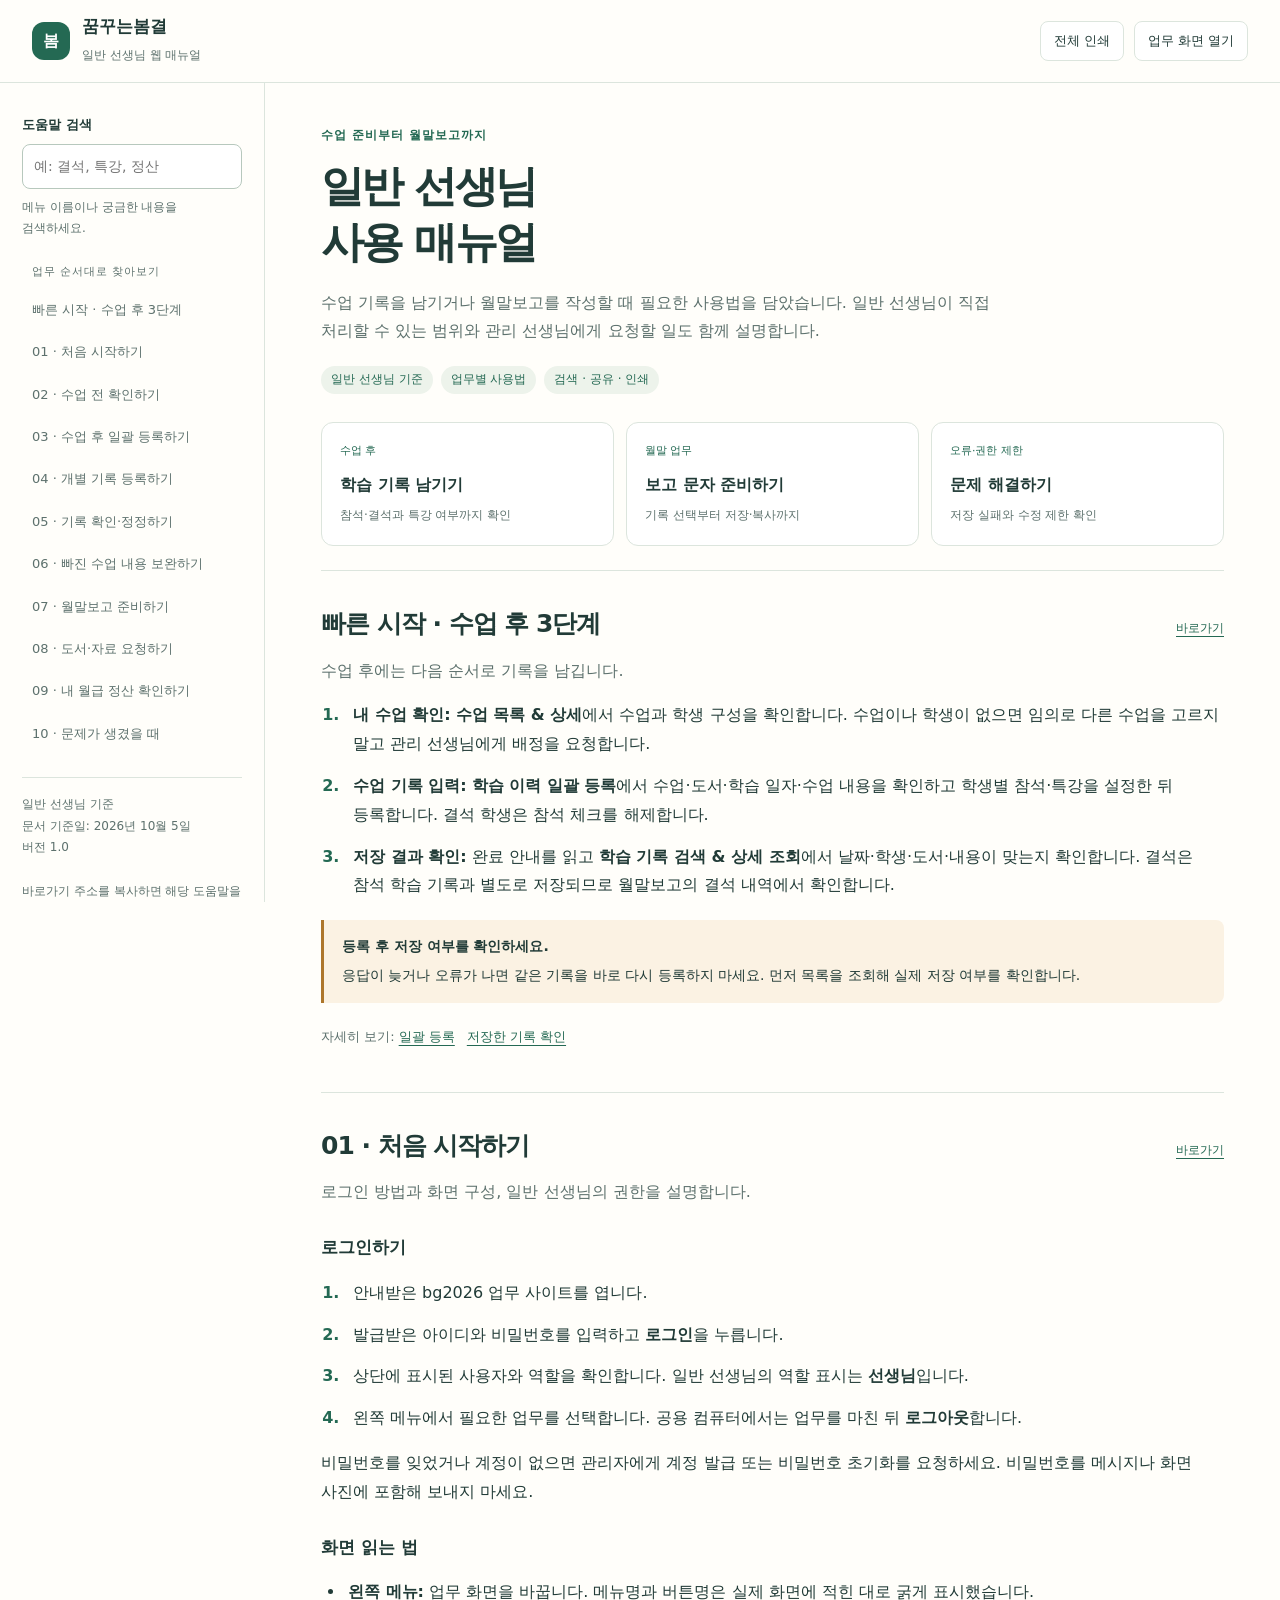
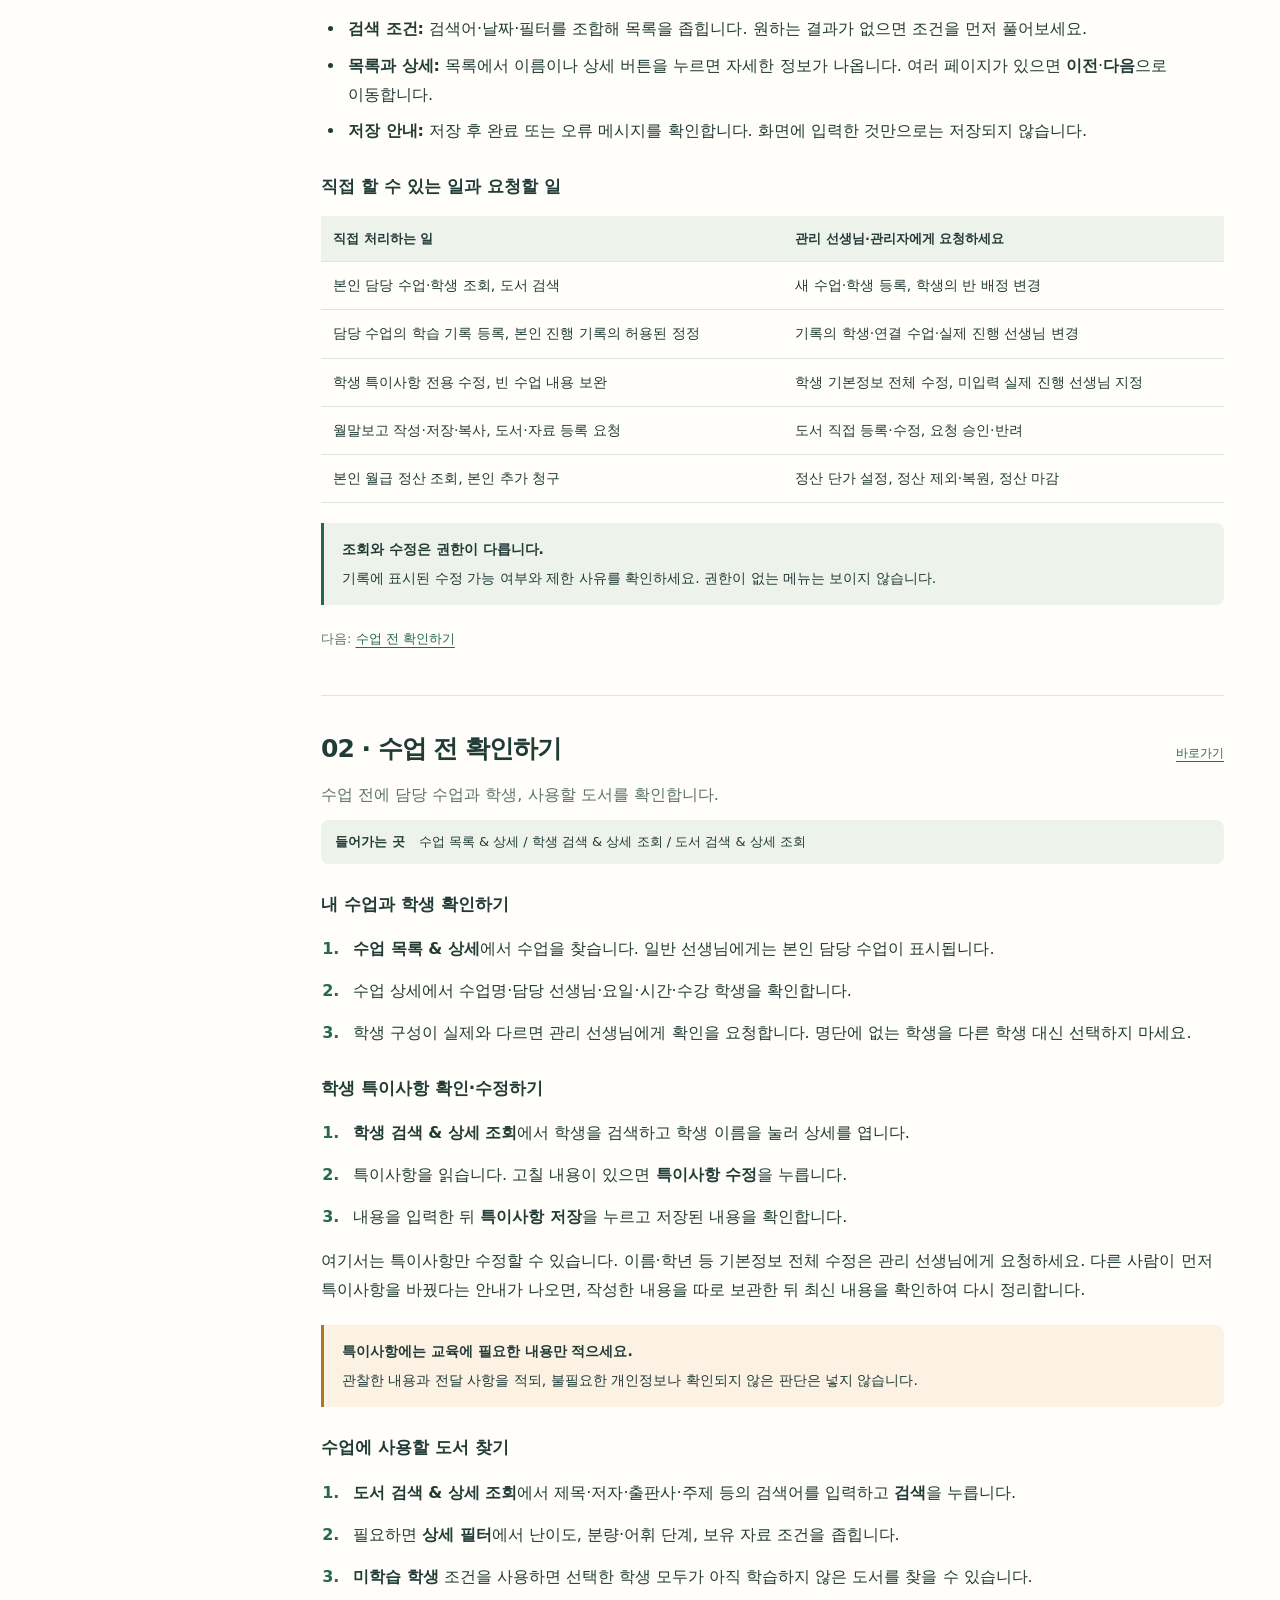
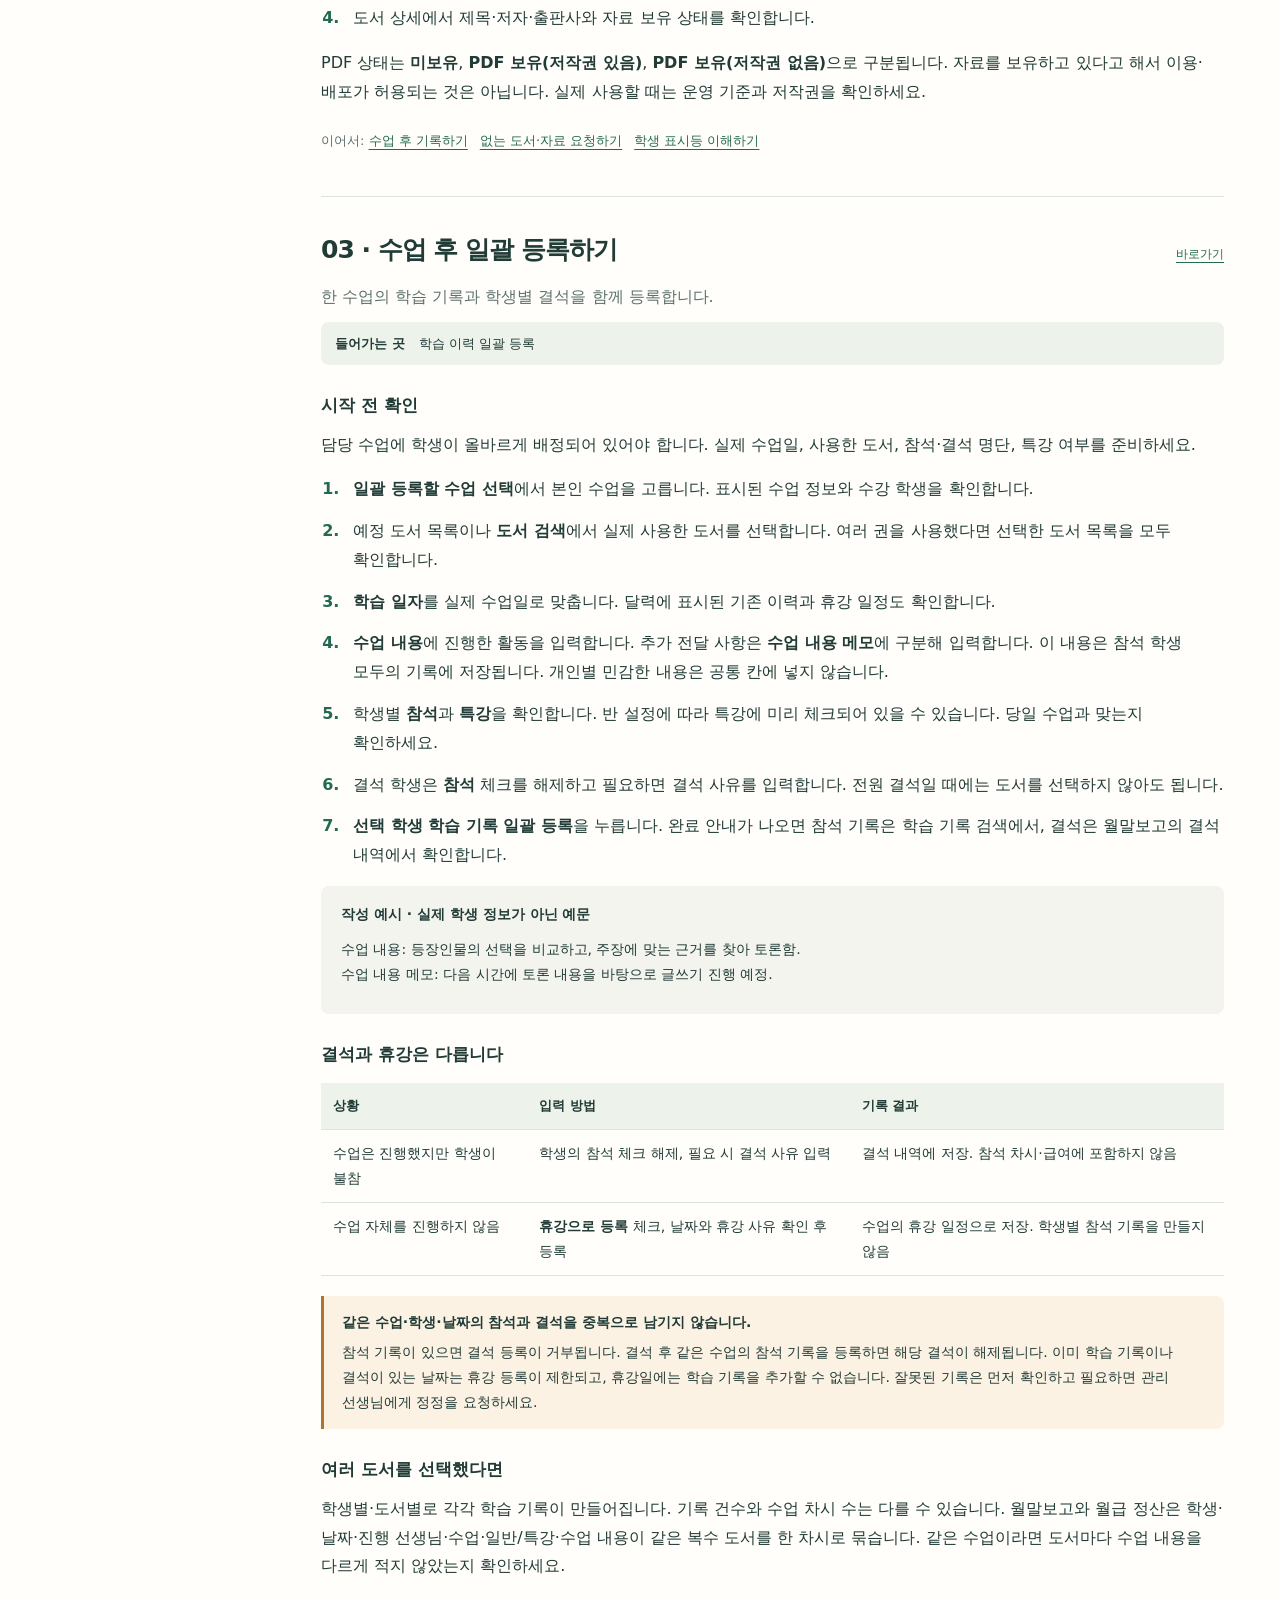
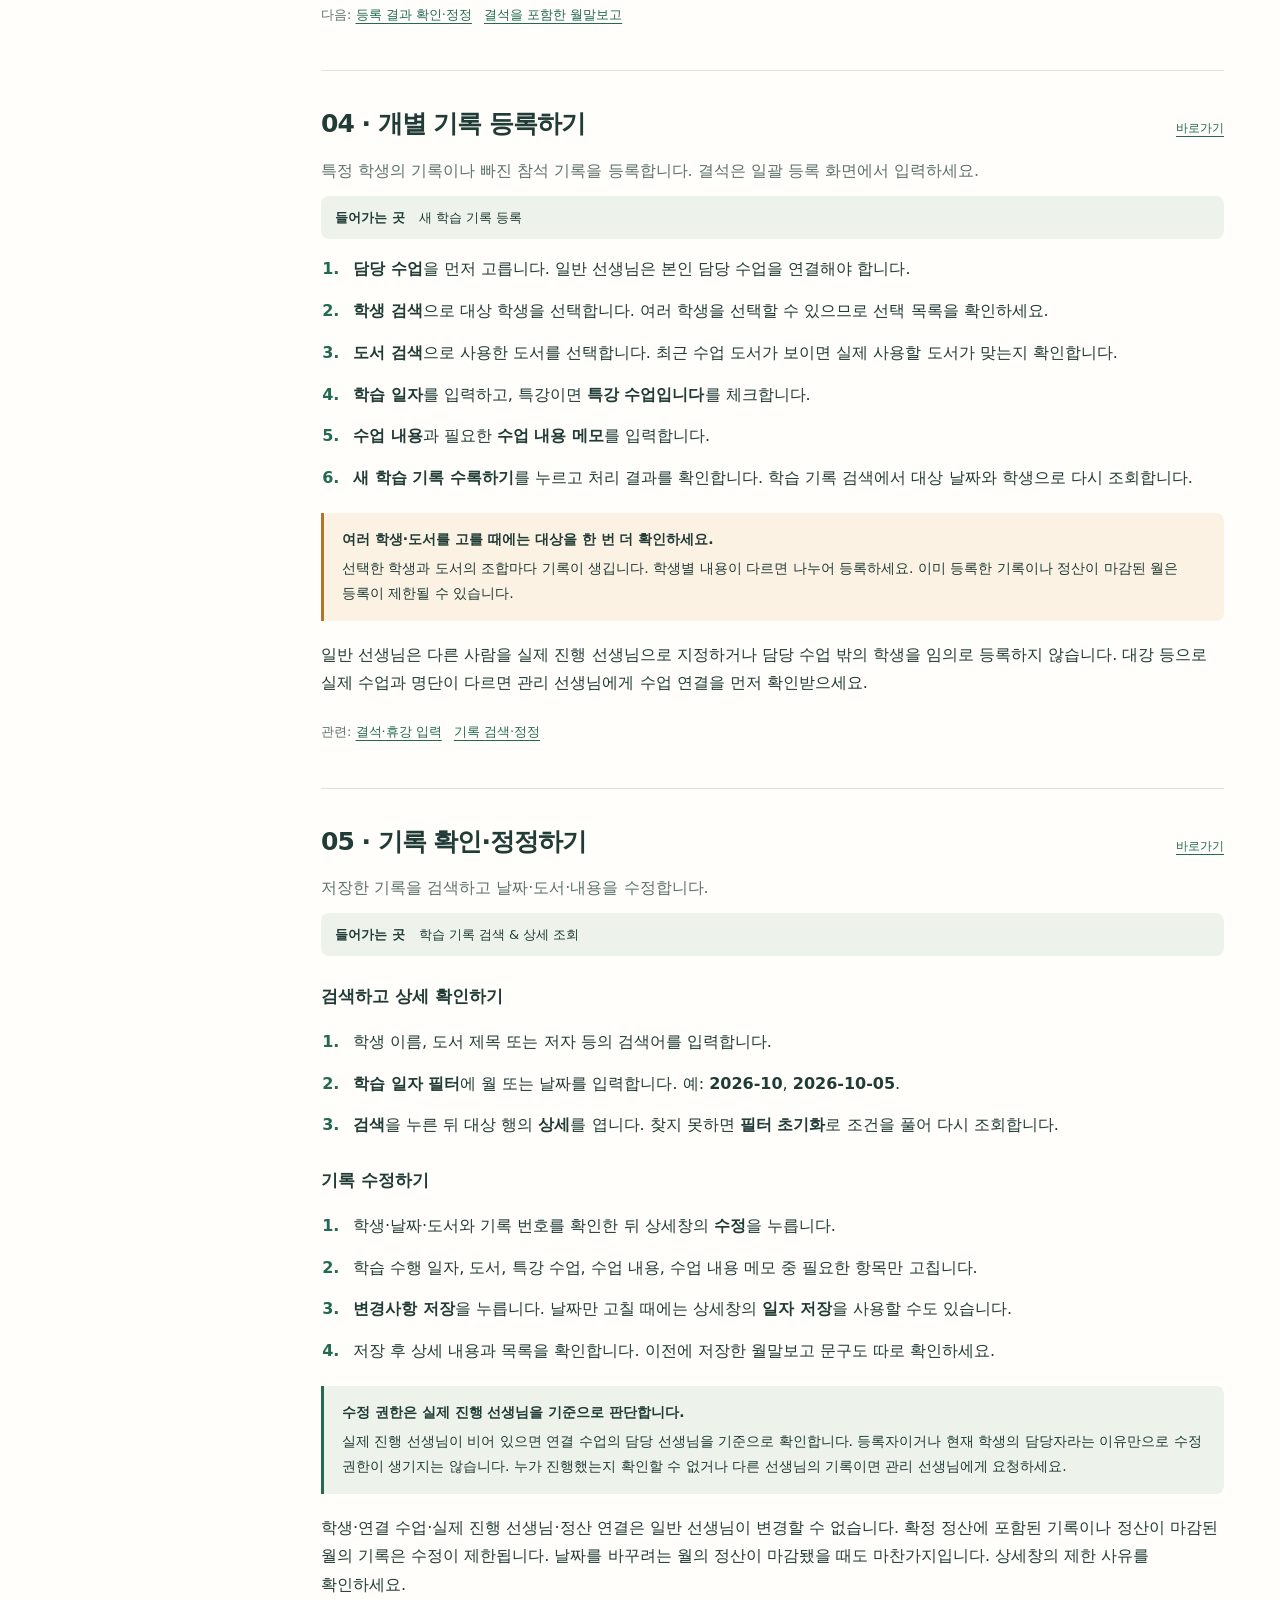
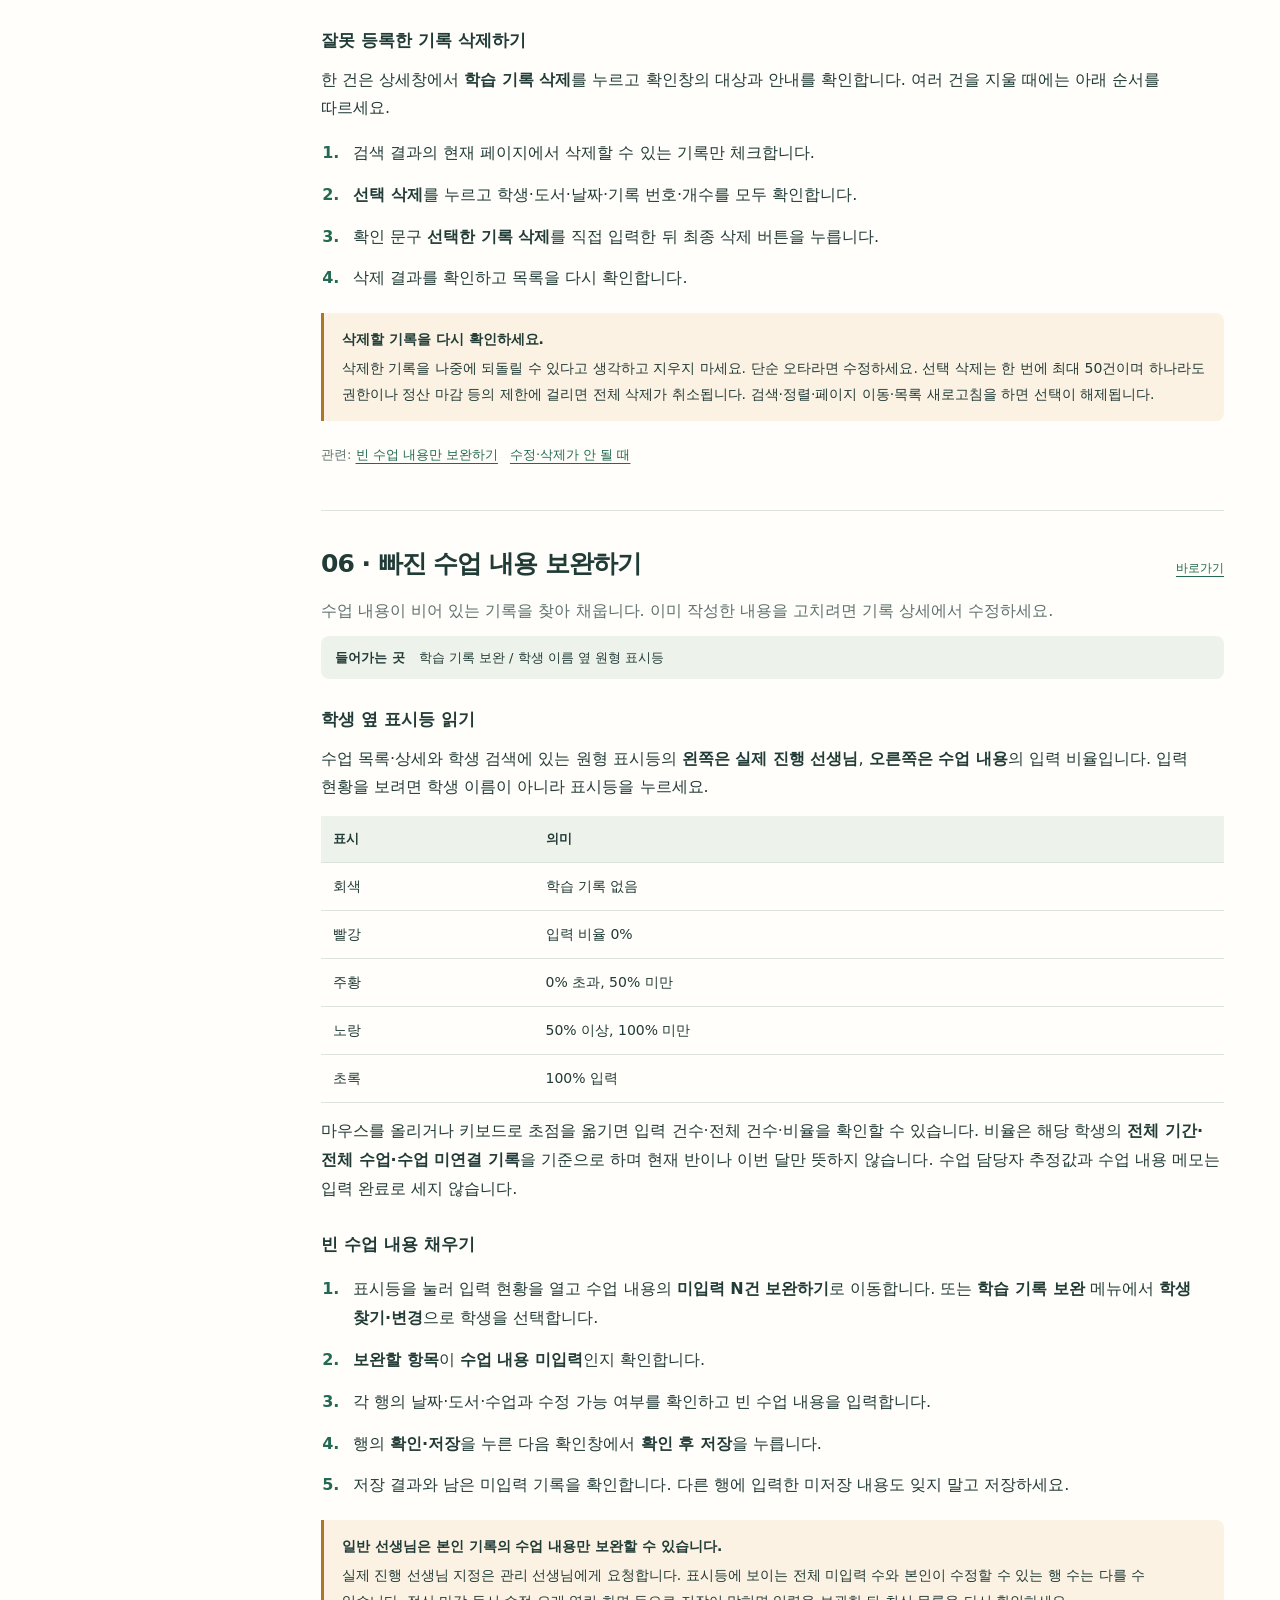
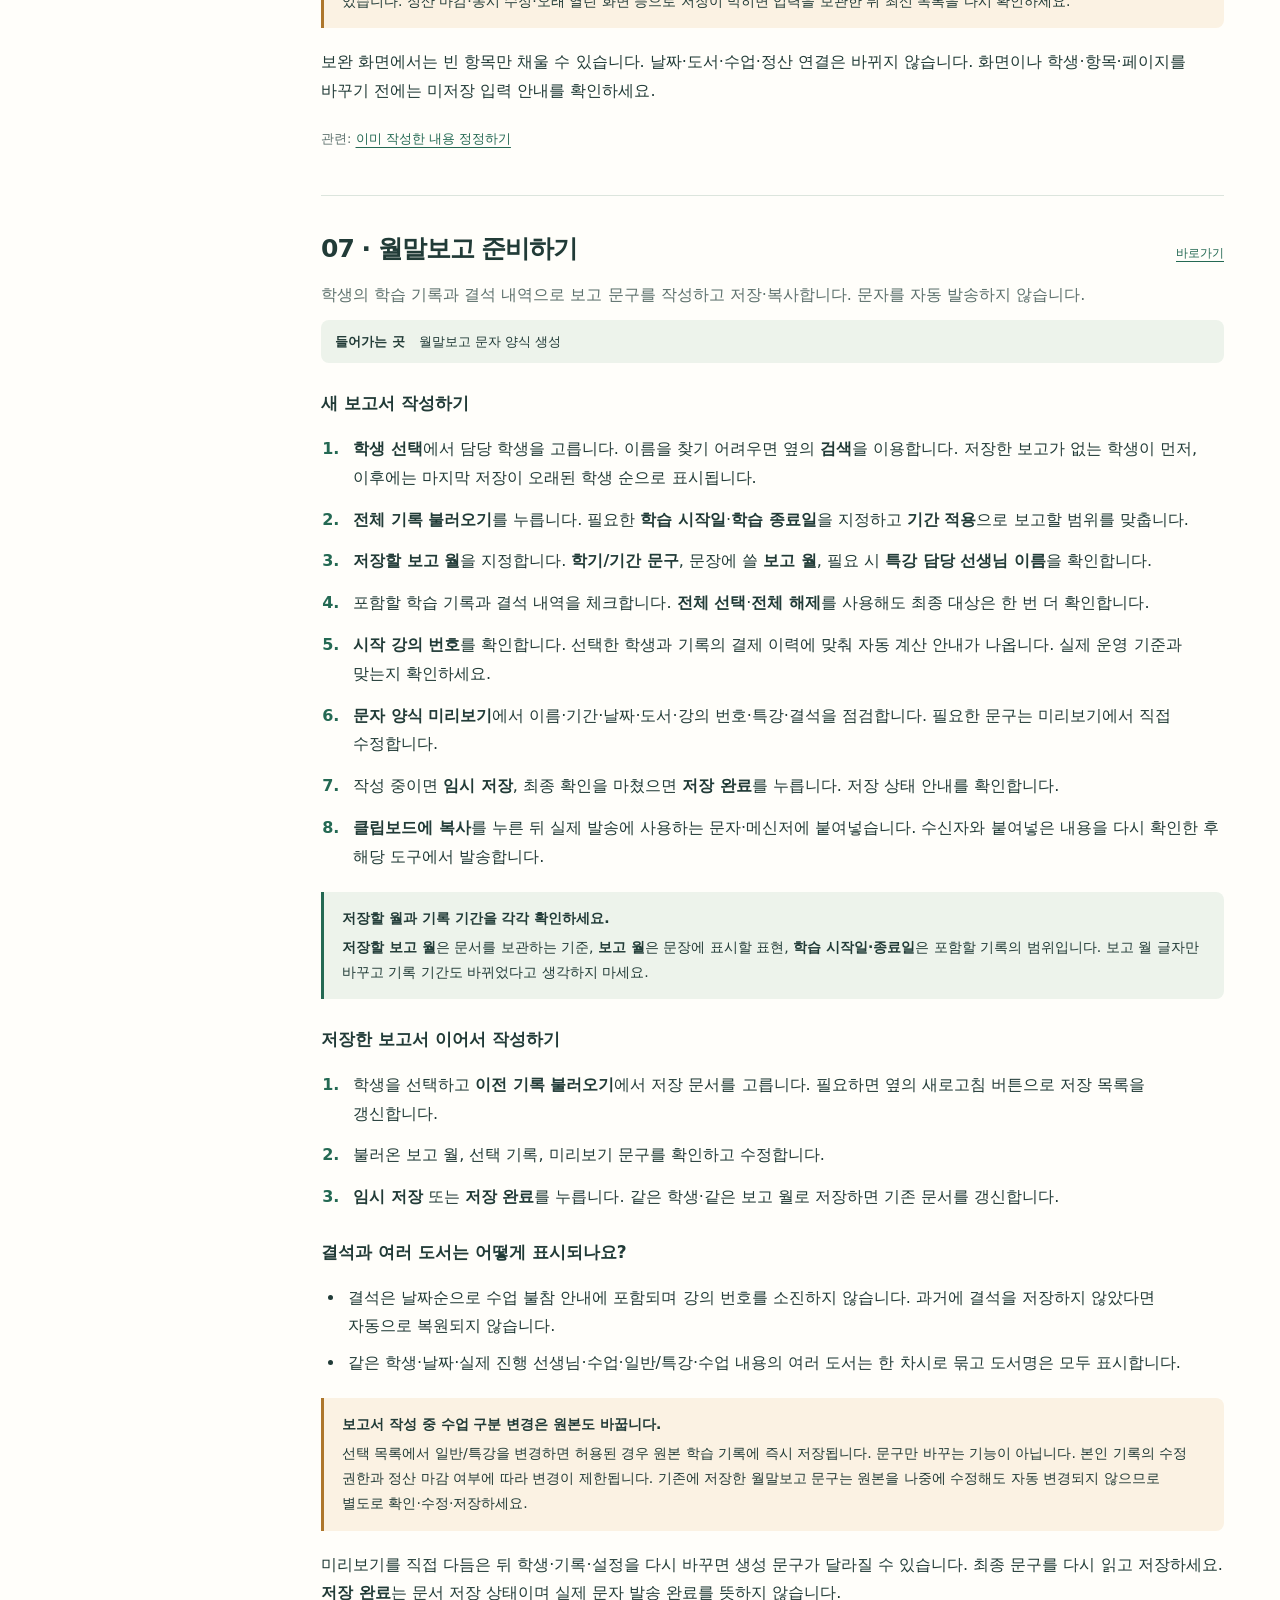
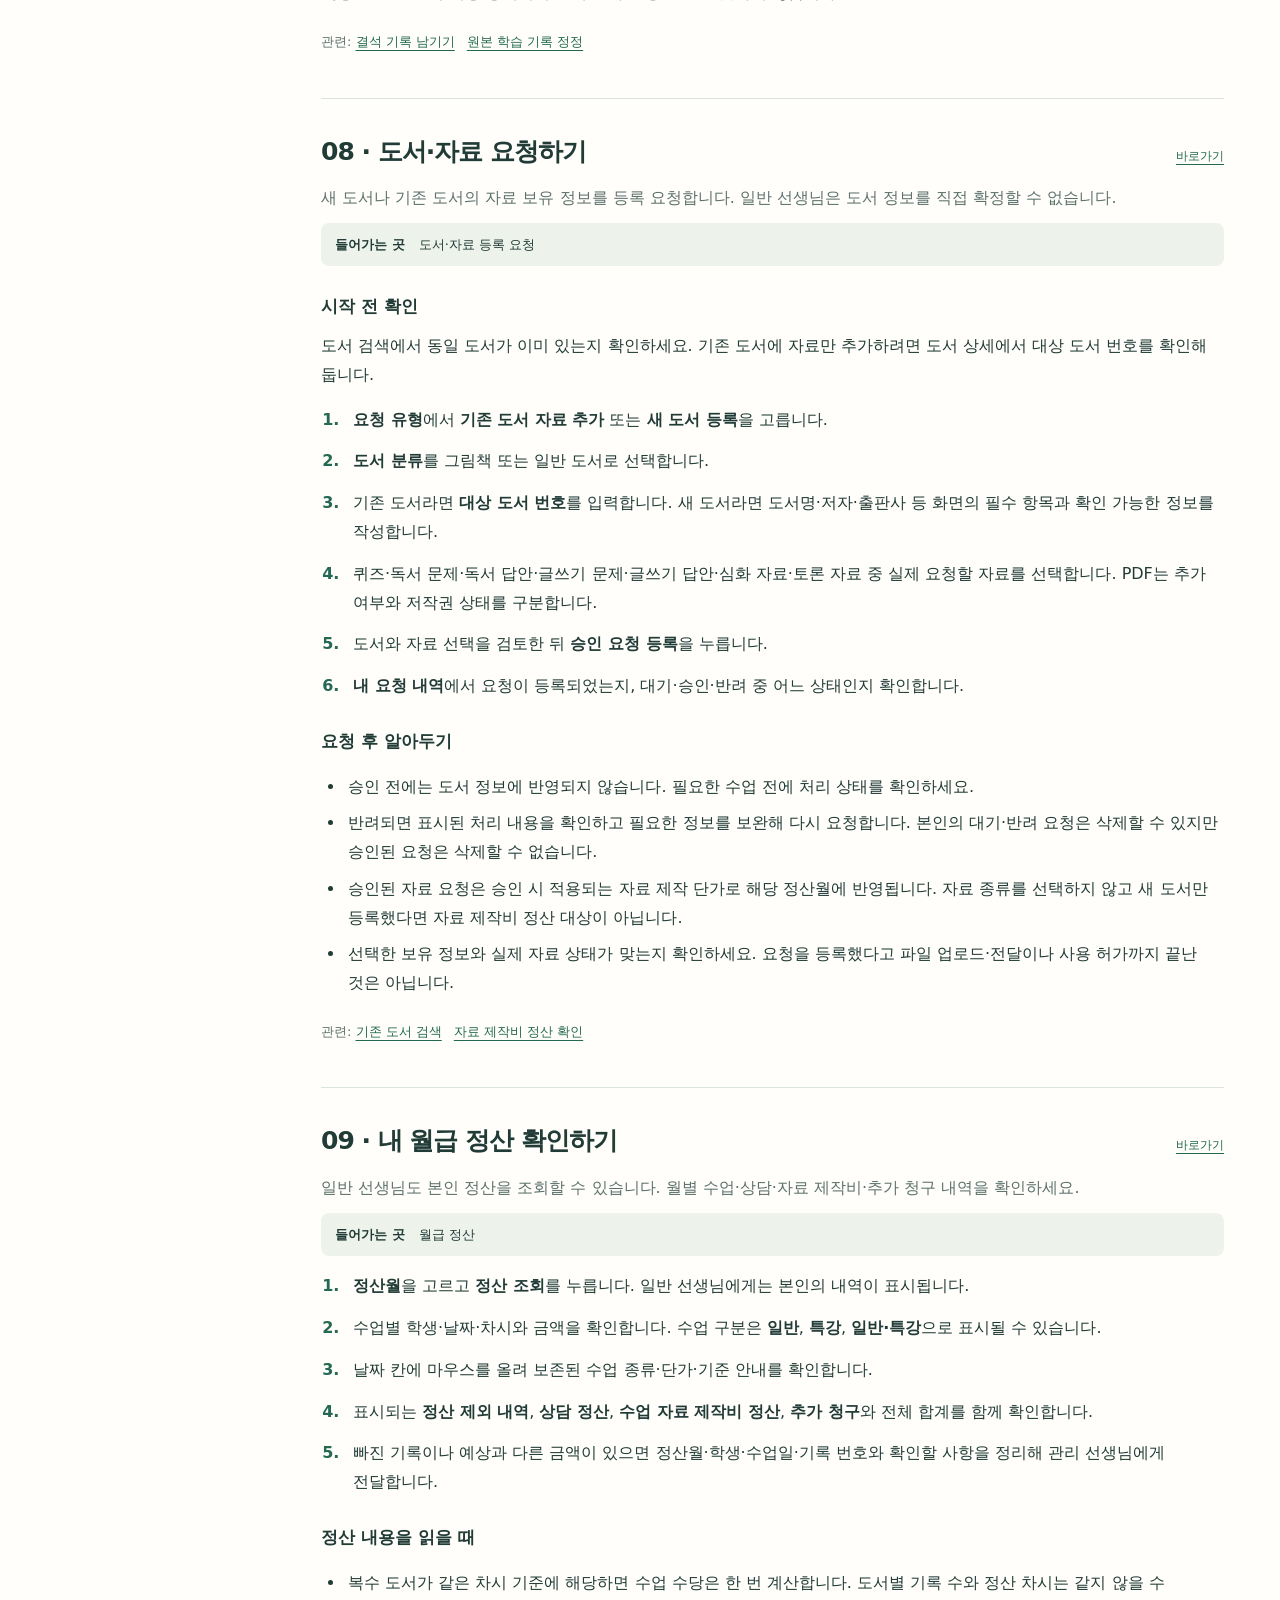
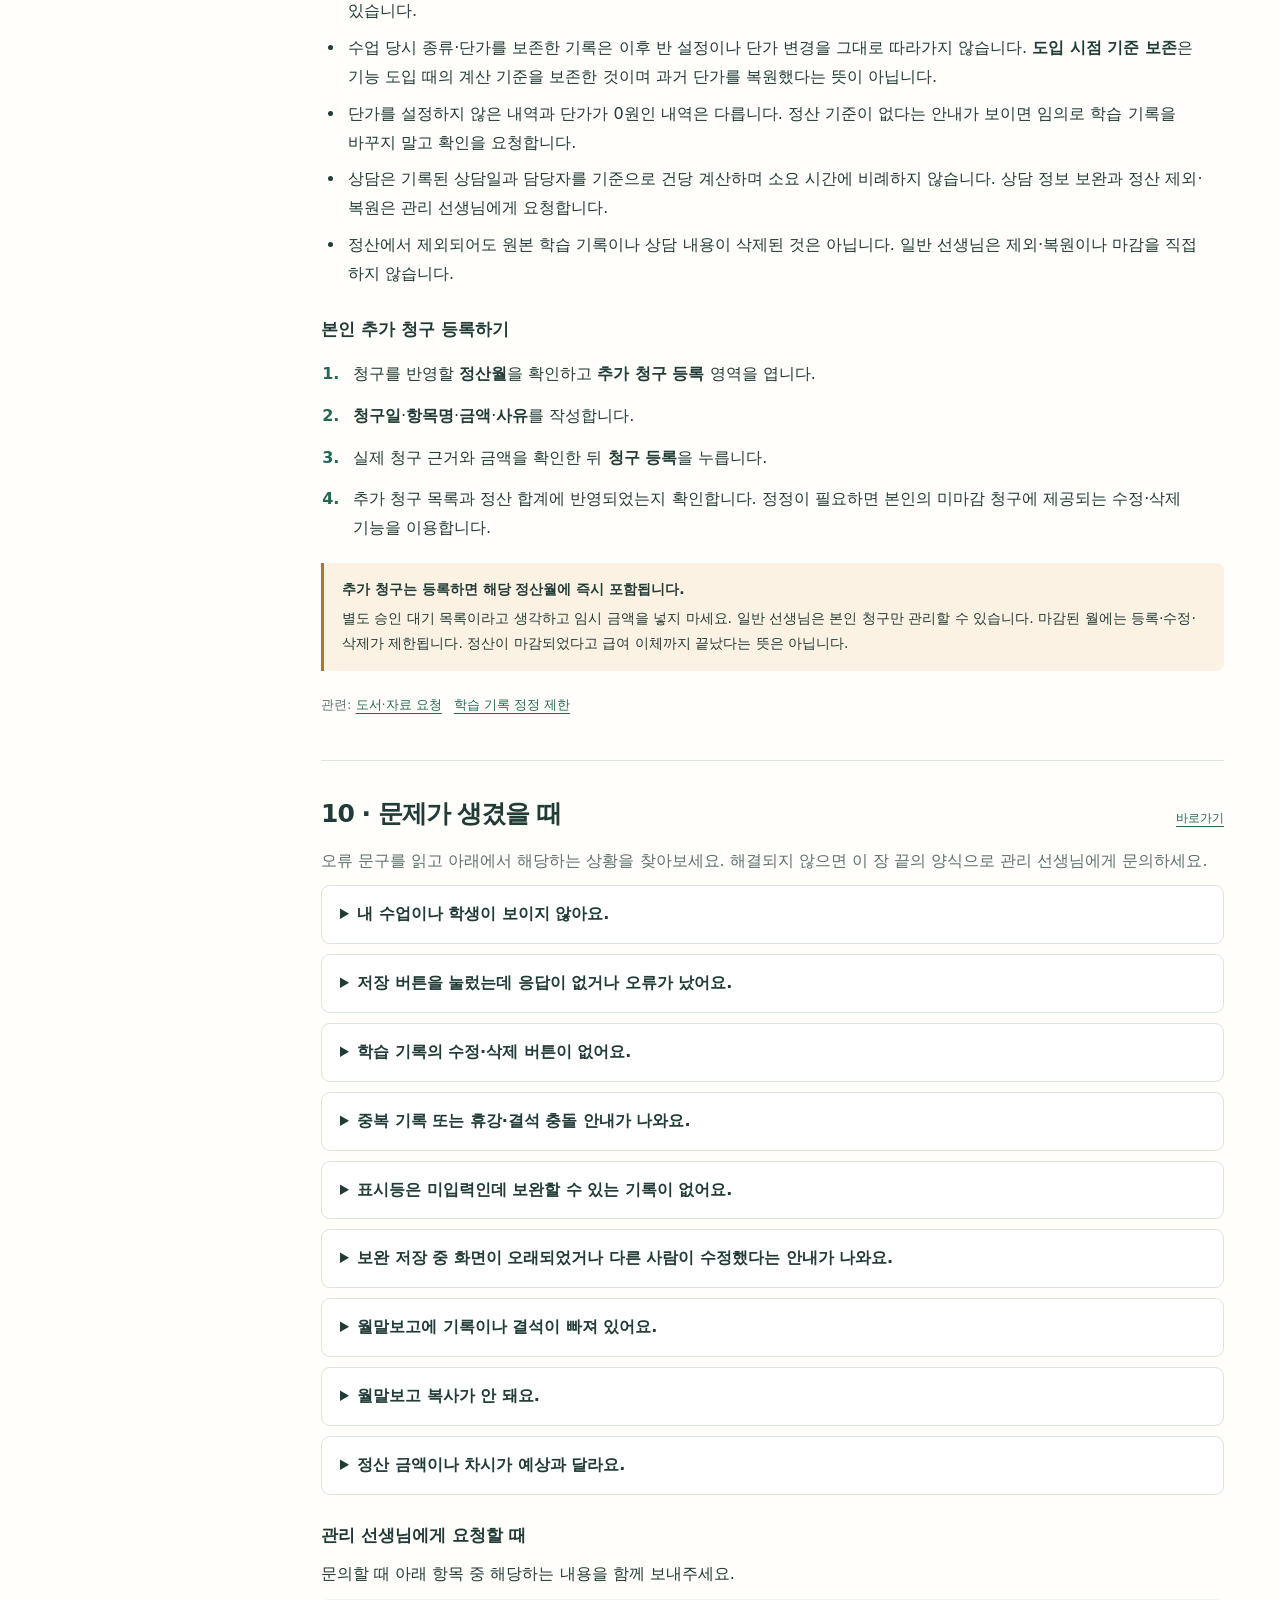
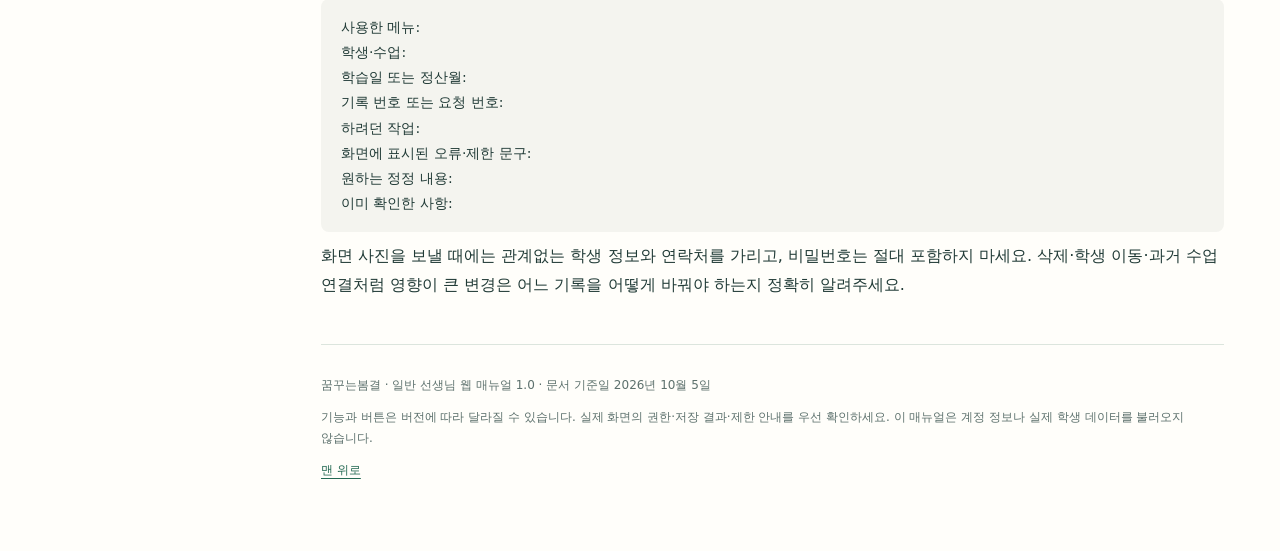
==== templates/teacher_manual.html @ 2b72e258 "feat: 일반 선생님 웹 매뉴얼 추가 및 문체 정리" ====
<!DOCTYPE html>
<html lang="ko">
<head>
    <meta charset="utf-8">
    <meta name="viewport" content="width=device-width, initial-scale=1">
    <meta name="description" content="꿈꾸는봄결 일반 선생님을 위한 웹 매뉴얼. 수업 준비, 학습 기록, 결석, 월말보고와 본인 정산 확인을 안내합니다.">
    <title>일반 선생님 웹 매뉴얼 | 꿈꾸는봄결</title>
    <link rel="stylesheet" href="/static/css/teacher_manual.css?v=20261005-1">
    <script defer src="/static/js/teacher_manual.js?v=20261005-1"></script>
</head>
<body>
<a class="skip-link" href="#manual-main">본문으로 건너뛰기</a>
<header class="manual-header">
    <a class="brand" href="#manual-home"><span class="brand-symbol" aria-hidden="true">봄</span><span><strong>꿈꾸는봄결</strong><small>일반 선생님 웹 매뉴얼</small></span></a>
    <div class="header-actions"><button type="button" id="manual-print" class="button js-only">전체 인쇄</button><a class="button" href="/" target="_blank" rel="noopener">업무 화면 열기</a></div>
</header>
<div class="manual-layout">
<aside class="manual-sidebar" aria-label="매뉴얼 검색과 목차">
    <div class="js-only"><label class="search-label" for="manual-search">도움말 검색</label><input class="search-input" id="manual-search" type="search" placeholder="예: 결석, 특강, 정산" autocomplete="off" aria-controls="manual-main"><p id="manual-search-status" class="search-state" role="status" aria-live="polite"></p><button type="button" id="manual-search-clear" class="button" hidden>검색 지우기</button></div>
    <p class="toc-title">업무 순서대로 찾아보기</p>
    <nav class="manual-toc" aria-label="매뉴얼 목차">
        <a href="#quick-start">빠른 시작 · 수업 후 3단계</a>
        <a href="#getting-started">01 · 처음 시작하기</a>
        <a href="#prepare">02 · 수업 전 확인하기</a>
        <a href="#batch-record">03 · 수업 후 일괄 등록하기</a>
        <a href="#individual-record">04 · 개별 기록 등록하기</a>
        <a href="#correct-record">05 · 기록 확인·정정하기</a>
        <a href="#complete-record">06 · 빠진 수업 내용 보완하기</a>
        <a href="#monthly-report">07 · 월말보고 준비하기</a>
        <a href="#material-request">08 · 도서·자료 요청하기</a>
        <a href="#payroll">09 · 내 월급 정산 확인하기</a>
        <a href="#troubleshooting">10 · 문제가 생겼을 때</a>
    </nav>
    <p class="sidebar-note">일반 선생님 기준<br>문서 기준일: 2026년 10월 5일<br>버전 1.0<br><br>바로가기 주소를 복사하면 해당 도움말을 공유할 수 있습니다. 개인정보와 실제 수업 기록은 싣지 않았습니다.</p>
</aside>
<main id="manual-main" class="manual-main" tabindex="-1">
    <div id="manual-home" class="hero">
        <p class="eyebrow">수업 준비부터 월말보고까지</p>
        <h1>일반 선생님<br>사용 매뉴얼</h1>
        <p class="hero-description">수업 기록을 남기거나 월말보고를 작성할 때 필요한 사용법을 담았습니다. 일반 선생님이 직접 처리할 수 있는 범위와 관리 선생님에게 요청할 일도 함께 설명합니다.</p>
        <div class="hero-meta"><span class="tag">일반 선생님 기준</span><span class="tag">업무별 사용법</span><span class="tag">검색 · 공유 · 인쇄</span></div>
        <div class="quick-grid">
            <a class="quick-card" href="#batch-record"><small>수업 후</small><strong>학습 기록 남기기</strong><span>참석·결석과 특강 여부까지 확인</span></a>
            <a class="quick-card" href="#monthly-report"><small>월말 업무</small><strong>보고 문자 준비하기</strong><span>기록 선택부터 저장·복사까지</span></a>
            <a class="quick-card" href="#troubleshooting"><small>오류·권한 제한</small><strong>문제 해결하기</strong><span>저장 실패와 수정 제한 확인</span></a>
        </div>
    </div>
    <noscript><p class="callout">현재 브라우저에서는 도움말 검색을 사용할 수 없습니다. 목차와 브라우저의 페이지 찾기 기능으로 모든 본문을 읽을 수 있습니다.</p></noscript>
    <div id="manual-empty" class="empty-state" hidden><h2>일치하는 도움말이 없습니다.</h2><p>짧은 단어로 다시 찾아보세요. 예: 결석, 도서, 저장, 정산. 여러 단어를 입력하면 모든 단어가 있는 도움말만 표시합니다.</p></div>

    <section id="quick-start" class="manual-chapter" aria-labelledby="title-quick-start">
        <div class="chapter-heading"><h2 id="title-quick-start">빠른 시작 · 수업 후 3단계</h2><a class="permalink" href="#quick-start" aria-label="빠른 시작 바로가기">바로가기</a></div>
        <p class="chapter-purpose">수업 후에는 다음 순서로 기록을 남깁니다.</p>
        <ol class="steps">
            <li><strong>내 수업 확인:</strong> <b>수업 목록 &amp; 상세</b>에서 수업과 학생 구성을 확인합니다. 수업이나 학생이 없으면 임의로 다른 수업을 고르지 말고 관리 선생님에게 배정을 요청합니다.</li>
            <li><strong>수업 기록 입력:</strong> <b>학습 이력 일괄 등록</b>에서 수업·도서·학습 일자·수업 내용을 확인하고 학생별 참석·특강을 설정한 뒤 등록합니다. 결석 학생은 참석 체크를 해제합니다.</li>
            <li><strong>저장 결과 확인:</strong> 완료 안내를 읽고 <b>학습 기록 검색 &amp; 상세 조회</b>에서 날짜·학생·도서·내용이 맞는지 확인합니다. 결석은 참석 학습 기록과 별도로 저장되므로 월말보고의 결석 내역에서 확인합니다.</li>
        </ol>
        <div class="callout warning"><strong>등록 후 저장 여부를 확인하세요.</strong>응답이 늦거나 오류가 나면 같은 기록을 바로 다시 등록하지 마세요. 먼저 목록을 조회해 실제 저장 여부를 확인합니다.</div>
        <p class="related">자세히 보기: <a href="#batch-record">일괄 등록</a><a href="#correct-record">저장한 기록 확인</a></p>
    </section>

    <section id="getting-started" class="manual-chapter" aria-labelledby="title-getting-started">
        <div class="chapter-heading"><h2 id="title-getting-started">01 · 처음 시작하기</h2><a class="permalink" href="#getting-started" aria-label="처음 시작하기 바로가기">바로가기</a></div>
        <p class="chapter-purpose">로그인 방법과 화면 구성, 일반 선생님의 권한을 설명합니다.</p>
        <h3>로그인하기</h3>
        <ol class="steps"><li>안내받은 bg2026 업무 사이트를 엽니다.</li><li>발급받은 아이디와 비밀번호를 입력하고 <b>로그인</b>을 누릅니다.</li><li>상단에 표시된 사용자와 역할을 확인합니다. 일반 선생님의 역할 표시는 <b>선생님</b>입니다.</li><li>왼쪽 메뉴에서 필요한 업무를 선택합니다. 공용 컴퓨터에서는 업무를 마친 뒤 <b>로그아웃</b>합니다.</li></ol>
        <p>비밀번호를 잊었거나 계정이 없으면 관리자에게 계정 발급 또는 비밀번호 초기화를 요청하세요. 비밀번호를 메시지나 화면 사진에 포함해 보내지 마세요.</p>
        <h3>화면 읽는 법</h3>
        <ul><li><strong>왼쪽 메뉴:</strong> 업무 화면을 바꿉니다. 메뉴명과 버튼명은 실제 화면에 적힌 대로 굵게 표시했습니다.</li><li><strong>검색 조건:</strong> 검색어·날짜·필터를 조합해 목록을 좁힙니다. 원하는 결과가 없으면 조건을 먼저 풀어보세요.</li><li><strong>목록과 상세:</strong> 목록에서 이름이나 상세 버튼을 누르면 자세한 정보가 나옵니다. 여러 페이지가 있으면 <b>이전</b>·<b>다음</b>으로 이동합니다.</li><li><strong>저장 안내:</strong> 저장 후 완료 또는 오류 메시지를 확인합니다. 화면에 입력한 것만으로는 저장되지 않습니다.</li></ul>
        <h3>직접 할 수 있는 일과 요청할 일</h3>
        <div class="table-wrap"><table><thead><tr><th scope="col">직접 처리하는 일</th><th scope="col">관리 선생님·관리자에게 요청하세요</th></tr></thead><tbody>
            <tr><td>본인 담당 수업·학생 조회, 도서 검색</td><td>새 수업·학생 등록, 학생의 반 배정 변경</td></tr>
            <tr><td>담당 수업의 학습 기록 등록, 본인 진행 기록의 허용된 정정</td><td>기록의 학생·연결 수업·실제 진행 선생님 변경</td></tr>
            <tr><td>학생 특이사항 전용 수정, 빈 수업 내용 보완</td><td>학생 기본정보 전체 수정, 미입력 실제 진행 선생님 지정</td></tr>
            <tr><td>월말보고 작성·저장·복사, 도서·자료 등록 요청</td><td>도서 직접 등록·수정, 요청 승인·반려</td></tr>
            <tr><td>본인 월급 정산 조회, 본인 추가 청구</td><td>정산 단가 설정, 정산 제외·복원, 정산 마감</td></tr>
        </tbody></table></div>
        <div class="callout"><strong>조회와 수정은 권한이 다릅니다.</strong>기록에 표시된 수정 가능 여부와 제한 사유를 확인하세요. 권한이 없는 메뉴는 보이지 않습니다.</div>
        <p class="related">다음: <a href="#prepare">수업 전 확인하기</a></p>
    </section>

    <section id="prepare" class="manual-chapter" aria-labelledby="title-prepare">
        <div class="chapter-heading"><h2 id="title-prepare">02 · 수업 전 확인하기</h2><a class="permalink" href="#prepare" aria-label="수업 전 확인하기 바로가기">바로가기</a></div>
        <p class="chapter-purpose">수업 전에 담당 수업과 학생, 사용할 도서를 확인합니다.</p>
        <p class="menu-path"><strong>들어가는 곳</strong> 수업 목록 &amp; 상세 / 학생 검색 &amp; 상세 조회 / 도서 검색 &amp; 상세 조회</p>
        <h3>내 수업과 학생 확인하기</h3>
        <ol class="steps"><li><b>수업 목록 &amp; 상세</b>에서 수업을 찾습니다. 일반 선생님에게는 본인 담당 수업이 표시됩니다.</li><li>수업 상세에서 수업명·담당 선생님·요일·시간·수강 학생을 확인합니다.</li><li>학생 구성이 실제와 다르면 관리 선생님에게 확인을 요청합니다. 명단에 없는 학생을 다른 학생 대신 선택하지 마세요.</li></ol>
        <h3>학생 특이사항 확인·수정하기</h3>
        <ol class="steps"><li><b>학생 검색 &amp; 상세 조회</b>에서 학생을 검색하고 학생 이름을 눌러 상세를 엽니다.</li><li>특이사항을 읽습니다. 고칠 내용이 있으면 <b>특이사항 수정</b>을 누릅니다.</li><li>내용을 입력한 뒤 <b>특이사항 저장</b>을 누르고 저장된 내용을 확인합니다.</li></ol>
        <p>여기서는 특이사항만 수정할 수 있습니다. 이름·학년 등 기본정보 전체 수정은 관리 선생님에게 요청하세요. 다른 사람이 먼저 특이사항을 바꿨다는 안내가 나오면, 작성한 내용을 따로 보관한 뒤 최신 내용을 확인하여 다시 정리합니다.</p>
        <div class="callout warning"><strong>특이사항에는 교육에 필요한 내용만 적으세요.</strong>관찰한 내용과 전달 사항을 적되, 불필요한 개인정보나 확인되지 않은 판단은 넣지 않습니다.</div>
        <h3>수업에 사용할 도서 찾기</h3>
        <ol class="steps"><li><b>도서 검색 &amp; 상세 조회</b>에서 제목·저자·출판사·주제 등의 검색어를 입력하고 <b>검색</b>을 누릅니다.</li><li>필요하면 <b>상세 필터</b>에서 난이도, 분량·어휘 단계, 보유 자료 조건을 좁힙니다.</li><li><b>미학습 학생</b> 조건을 사용하면 선택한 학생 모두가 아직 학습하지 않은 도서를 찾을 수 있습니다.</li><li>도서 상세에서 제목·저자·출판사와 자료 보유 상태를 확인합니다.</li></ol>
        <p>PDF 상태는 <b>미보유</b>, <b>PDF 보유(저작권 있음)</b>, <b>PDF 보유(저작권 없음)</b>으로 구분됩니다. 자료를 보유하고 있다고 해서 이용·배포가 허용되는 것은 아닙니다. 실제 사용할 때는 운영 기준과 저작권을 확인하세요.</p>
        <p class="related">이어서: <a href="#batch-record">수업 후 기록하기</a><a href="#material-request">없는 도서·자료 요청하기</a><a href="#complete-record">학생 표시등 이해하기</a></p>
    </section>

    <section id="batch-record" class="manual-chapter" aria-labelledby="title-batch-record">
        <div class="chapter-heading"><h2 id="title-batch-record">03 · 수업 후 일괄 등록하기</h2><a class="permalink" href="#batch-record" aria-label="일괄 등록 바로가기">바로가기</a></div>
        <p class="chapter-purpose">한 수업의 학습 기록과 학생별 결석을 함께 등록합니다.</p>
        <p class="menu-path"><strong>들어가는 곳</strong> 학습 이력 일괄 등록</p>
        <h3>시작 전 확인</h3><p>담당 수업에 학생이 올바르게 배정되어 있어야 합니다. 실제 수업일, 사용한 도서, 참석·결석 명단, 특강 여부를 준비하세요.</p>
        <ol class="steps">
            <li><b>일괄 등록할 수업 선택</b>에서 본인 수업을 고릅니다. 표시된 수업 정보와 수강 학생을 확인합니다.</li>
            <li>예정 도서 목록이나 <b>도서 검색</b>에서 실제 사용한 도서를 선택합니다. 여러 권을 사용했다면 선택한 도서 목록을 모두 확인합니다.</li>
            <li><b>학습 일자</b>를 실제 수업일로 맞춥니다. 달력에 표시된 기존 이력과 휴강 일정도 확인합니다.</li>
            <li><b>수업 내용</b>에 진행한 활동을 입력합니다. 추가 전달 사항은 <b>수업 내용 메모</b>에 구분해 입력합니다. 이 내용은 참석 학생 모두의 기록에 저장됩니다. 개인별 민감한 내용은 공통 칸에 넣지 않습니다.</li>
            <li>학생별 <b>참석</b>과 <b>특강</b>을 확인합니다. 반 설정에 따라 특강에 미리 체크되어 있을 수 있습니다. 당일 수업과 맞는지 확인하세요.</li>
            <li>결석 학생은 <b>참석</b> 체크를 해제하고 필요하면 결석 사유를 입력합니다. 전원 결석일 때에는 도서를 선택하지 않아도 됩니다.</li>
            <li><b>선택 학생 학습 기록 일괄 등록</b>을 누릅니다. 완료 안내가 나오면 참석 기록은 학습 기록 검색에서, 결석은 월말보고의 결석 내역에서 확인합니다.</li>
        </ol>
        <div class="example"><strong>작성 예시 · 실제 학생 정보가 아닌 예문</strong><p>수업 내용: 등장인물의 선택을 비교하고, 주장에 맞는 근거를 찾아 토론함.<br>수업 내용 메모: 다음 시간에 토론 내용을 바탕으로 글쓰기 진행 예정.</p></div>
        <h3>결석과 휴강은 다릅니다</h3>
        <div class="table-wrap"><table><thead><tr><th scope="col">상황</th><th scope="col">입력 방법</th><th scope="col">기록 결과</th></tr></thead><tbody><tr><td>수업은 진행했지만 학생이 불참</td><td>학생의 참석 체크 해제, 필요 시 결석 사유 입력</td><td>결석 내역에 저장. 참석 차시·급여에 포함하지 않음</td></tr><tr><td>수업 자체를 진행하지 않음</td><td><b>휴강으로 등록</b> 체크, 날짜와 휴강 사유 확인 후 등록</td><td>수업의 휴강 일정으로 저장. 학생별 참석 기록을 만들지 않음</td></tr></tbody></table></div>
        <div class="callout warning"><strong>같은 수업·학생·날짜의 참석과 결석을 중복으로 남기지 않습니다.</strong>참석 기록이 있으면 결석 등록이 거부됩니다. 결석 후 같은 수업의 참석 기록을 등록하면 해당 결석이 해제됩니다. 이미 학습 기록이나 결석이 있는 날짜는 휴강 등록이 제한되고, 휴강일에는 학습 기록을 추가할 수 없습니다. 잘못된 기록은 먼저 확인하고 필요하면 관리 선생님에게 정정을 요청하세요.</div>
        <h3>여러 도서를 선택했다면</h3><p>학생별·도서별로 각각 학습 기록이 만들어집니다. 기록 건수와 수업 차시 수는 다를 수 있습니다. 월말보고와 월급 정산은 학생·날짜·진행 선생님·수업·일반/특강·수업 내용이 같은 복수 도서를 한 차시로 묶습니다. 같은 수업이라면 도서마다 수업 내용을 다르게 적지 않았는지 확인하세요.</p>
        <p class="related">다음: <a href="#correct-record">등록 결과 확인·정정</a><a href="#monthly-report">결석을 포함한 월말보고</a></p>
    </section>

    <section id="individual-record" class="manual-chapter" aria-labelledby="title-individual-record">
        <div class="chapter-heading"><h2 id="title-individual-record">04 · 개별 기록 등록하기</h2><a class="permalink" href="#individual-record" aria-label="개별 기록 등록 바로가기">바로가기</a></div>
        <p class="chapter-purpose">특정 학생의 기록이나 빠진 참석 기록을 등록합니다. 결석은 일괄 등록 화면에서 입력하세요.</p>
        <p class="menu-path"><strong>들어가는 곳</strong> 새 학습 기록 등록</p>
        <ol class="steps"><li><b>담당 수업</b>을 먼저 고릅니다. 일반 선생님은 본인 담당 수업을 연결해야 합니다.</li><li><b>학생 검색</b>으로 대상 학생을 선택합니다. 여러 학생을 선택할 수 있으므로 선택 목록을 확인하세요.</li><li><b>도서 검색</b>으로 사용한 도서를 선택합니다. 최근 수업 도서가 보이면 실제 사용할 도서가 맞는지 확인합니다.</li><li><b>학습 일자</b>를 입력하고, 특강이면 <b>특강 수업입니다</b>를 체크합니다.</li><li><b>수업 내용</b>과 필요한 <b>수업 내용 메모</b>를 입력합니다.</li><li><b>새 학습 기록 수록하기</b>를 누르고 처리 결과를 확인합니다. 학습 기록 검색에서 대상 날짜와 학생으로 다시 조회합니다.</li></ol>
        <div class="callout warning"><strong>여러 학생·도서를 고를 때에는 대상을 한 번 더 확인하세요.</strong>선택한 학생과 도서의 조합마다 기록이 생깁니다. 학생별 내용이 다르면 나누어 등록하세요. 이미 등록한 기록이나 정산이 마감된 월은 등록이 제한될 수 있습니다.</div>
        <p>일반 선생님은 다른 사람을 실제 진행 선생님으로 지정하거나 담당 수업 밖의 학생을 임의로 등록하지 않습니다. 대강 등으로 실제 수업과 명단이 다르면 관리 선생님에게 수업 연결을 먼저 확인받으세요.</p>
        <p class="related">관련: <a href="#batch-record">결석·휴강 입력</a><a href="#correct-record">기록 검색·정정</a></p>
    </section>

    <section id="correct-record" class="manual-chapter" aria-labelledby="title-correct-record">
        <div class="chapter-heading"><h2 id="title-correct-record">05 · 기록 확인·정정하기</h2><a class="permalink" href="#correct-record" aria-label="기록 확인·정정 바로가기">바로가기</a></div>
        <p class="chapter-purpose">저장한 기록을 검색하고 날짜·도서·내용을 수정합니다.</p>
        <p class="menu-path"><strong>들어가는 곳</strong> 학습 기록 검색 &amp; 상세 조회</p>
        <h3>검색하고 상세 확인하기</h3><ol class="steps"><li>학생 이름, 도서 제목 또는 저자 등의 검색어를 입력합니다.</li><li><b>학습 일자 필터</b>에 월 또는 날짜를 입력합니다. 예: <b>2026-10</b>, <b>2026-10-05</b>.</li><li><b>검색</b>을 누른 뒤 대상 행의 <b>상세</b>를 엽니다. 찾지 못하면 <b>필터 초기화</b>로 조건을 풀어 다시 조회합니다.</li></ol>
        <h3>기록 수정하기</h3><ol class="steps"><li>학생·날짜·도서와 기록 번호를 확인한 뒤 상세창의 <b>수정</b>을 누릅니다.</li><li>학습 수행 일자, 도서, 특강 수업, 수업 내용, 수업 내용 메모 중 필요한 항목만 고칩니다.</li><li><b>변경사항 저장</b>을 누릅니다. 날짜만 고칠 때에는 상세창의 <b>일자 저장</b>을 사용할 수도 있습니다.</li><li>저장 후 상세 내용과 목록을 확인합니다. 이전에 저장한 월말보고 문구도 따로 확인하세요.</li></ol>
        <div class="callout"><strong>수정 권한은 실제 진행 선생님을 기준으로 판단합니다.</strong>실제 진행 선생님이 비어 있으면 연결 수업의 담당 선생님을 기준으로 확인합니다. 등록자이거나 현재 학생의 담당자라는 이유만으로 수정 권한이 생기지는 않습니다. 누가 진행했는지 확인할 수 없거나 다른 선생님의 기록이면 관리 선생님에게 요청하세요.</div>
        <p>학생·연결 수업·실제 진행 선생님·정산 연결은 일반 선생님이 변경할 수 없습니다. 확정 정산에 포함된 기록이나 정산이 마감된 월의 기록은 수정이 제한됩니다. 날짜를 바꾸려는 월의 정산이 마감됐을 때도 마찬가지입니다. 상세창의 제한 사유를 확인하세요.</p>
        <h3>잘못 등록한 기록 삭제하기</h3><p>한 건은 상세창에서 <b>학습 기록 삭제</b>를 누르고 확인창의 대상과 안내를 확인합니다. 여러 건을 지울 때에는 아래 순서를 따르세요.</p>
        <ol class="steps"><li>검색 결과의 현재 페이지에서 삭제할 수 있는 기록만 체크합니다.</li><li><b>선택 삭제</b>를 누르고 학생·도서·날짜·기록 번호·개수를 모두 확인합니다.</li><li>확인 문구 <b>선택한 기록 삭제</b>를 직접 입력한 뒤 최종 삭제 버튼을 누릅니다.</li><li>삭제 결과를 확인하고 목록을 다시 확인합니다.</li></ol>
        <div class="callout warning"><strong>삭제할 기록을 다시 확인하세요.</strong>삭제한 기록을 나중에 되돌릴 수 있다고 생각하고 지우지 마세요. 단순 오타라면 수정하세요. 선택 삭제는 한 번에 최대 50건이며 하나라도 권한이나 정산 마감 등의 제한에 걸리면 전체 삭제가 취소됩니다. 검색·정렬·페이지 이동·목록 새로고침을 하면 선택이 해제됩니다.</div>
        <p class="related">관련: <a href="#complete-record">빈 수업 내용만 보완하기</a><a href="#troubleshooting">수정·삭제가 안 될 때</a></p>
    </section>

    <section id="complete-record" class="manual-chapter" aria-labelledby="title-complete-record">
        <div class="chapter-heading"><h2 id="title-complete-record">06 · 빠진 수업 내용 보완하기</h2><a class="permalink" href="#complete-record" aria-label="학습 기록 보완 바로가기">바로가기</a></div>
        <p class="chapter-purpose">수업 내용이 비어 있는 기록을 찾아 채웁니다. 이미 작성한 내용을 고치려면 기록 상세에서 수정하세요.</p>
        <p class="menu-path"><strong>들어가는 곳</strong> 학습 기록 보완 / 학생 이름 옆 원형 표시등</p>
        <h3>학생 옆 표시등 읽기</h3><p>수업 목록·상세와 학생 검색에 있는 원형 표시등의 <strong>왼쪽은 실제 진행 선생님</strong>, <strong>오른쪽은 수업 내용</strong>의 입력 비율입니다. 입력 현황을 보려면 학생 이름이 아니라 표시등을 누르세요.</p>
        <div class="table-wrap"><table><thead><tr><th scope="col">표시</th><th scope="col">의미</th></tr></thead><tbody><tr><td>회색</td><td>학습 기록 없음</td></tr><tr><td>빨강</td><td>입력 비율 0%</td></tr><tr><td>주황</td><td>0% 초과, 50% 미만</td></tr><tr><td>노랑</td><td>50% 이상, 100% 미만</td></tr><tr><td>초록</td><td>100% 입력</td></tr></tbody></table></div>
        <p>마우스를 올리거나 키보드로 초점을 옮기면 입력 건수·전체 건수·비율을 확인할 수 있습니다. 비율은 해당 학생의 <strong>전체 기간·전체 수업·수업 미연결 기록</strong>을 기준으로 하며 현재 반이나 이번 달만 뜻하지 않습니다. 수업 담당자 추정값과 수업 내용 메모는 입력 완료로 세지 않습니다.</p>
        <h3>빈 수업 내용 채우기</h3><ol class="steps"><li>표시등을 눌러 입력 현황을 열고 수업 내용의 <b>미입력 N건 보완하기</b>로 이동합니다. 또는 <b>학습 기록 보완</b> 메뉴에서 <b>학생 찾기·변경</b>으로 학생을 선택합니다.</li><li><b>보완할 항목</b>이 <b>수업 내용 미입력</b>인지 확인합니다.</li><li>각 행의 날짜·도서·수업과 수정 가능 여부를 확인하고 빈 수업 내용을 입력합니다.</li><li>행의 <b>확인·저장</b>을 누른 다음 확인창에서 <b>확인 후 저장</b>을 누릅니다.</li><li>저장 결과와 남은 미입력 기록을 확인합니다. 다른 행에 입력한 미저장 내용도 잊지 말고 저장하세요.</li></ol>
        <div class="callout warning"><strong>일반 선생님은 본인 기록의 수업 내용만 보완할 수 있습니다.</strong>실제 진행 선생님 지정은 관리 선생님에게 요청합니다. 표시등에 보이는 전체 미입력 수와 본인이 수정할 수 있는 행 수는 다를 수 있습니다. 정산 마감·동시 수정·오래 열린 화면 등으로 저장이 막히면 입력을 보관한 뒤 최신 목록을 다시 확인하세요.</div>
        <p>보완 화면에서는 빈 항목만 채울 수 있습니다. 날짜·도서·수업·정산 연결은 바뀌지 않습니다. 화면이나 학생·항목·페이지를 바꾸기 전에는 미저장 입력 안내를 확인하세요.</p>
        <p class="related">관련: <a href="#correct-record">이미 작성한 내용 정정하기</a></p>
    </section>

    <section id="monthly-report" class="manual-chapter" aria-labelledby="title-monthly-report">
        <div class="chapter-heading"><h2 id="title-monthly-report">07 · 월말보고 준비하기</h2><a class="permalink" href="#monthly-report" aria-label="월말보고 바로가기">바로가기</a></div>
        <p class="chapter-purpose">학생의 학습 기록과 결석 내역으로 보고 문구를 작성하고 저장·복사합니다. 문자를 자동 발송하지 않습니다.</p>
        <p class="menu-path"><strong>들어가는 곳</strong> 월말보고 문자 양식 생성</p>
        <h3>새 보고서 작성하기</h3><ol class="steps"><li><b>학생 선택</b>에서 담당 학생을 고릅니다. 이름을 찾기 어려우면 옆의 <b>검색</b>을 이용합니다. 저장한 보고가 없는 학생이 먼저, 이후에는 마지막 저장이 오래된 학생 순으로 표시됩니다.</li><li><b>전체 기록 불러오기</b>를 누릅니다. 필요한 <b>학습 시작일</b>·<b>학습 종료일</b>을 지정하고 <b>기간 적용</b>으로 보고할 범위를 맞춥니다.</li><li><b>저장할 보고 월</b>을 지정합니다. <b>학기/기간 문구</b>, 문장에 쓸 <b>보고 월</b>, 필요 시 <b>특강 담당 선생님 이름</b>을 확인합니다.</li><li>포함할 학습 기록과 결석 내역을 체크합니다. <b>전체 선택</b>·<b>전체 해제</b>를 사용해도 최종 대상은 한 번 더 확인합니다.</li><li><b>시작 강의 번호</b>를 확인합니다. 선택한 학생과 기록의 결제 이력에 맞춰 자동 계산 안내가 나옵니다. 실제 운영 기준과 맞는지 확인하세요.</li><li><b>문자 양식 미리보기</b>에서 이름·기간·날짜·도서·강의 번호·특강·결석을 점검합니다. 필요한 문구는 미리보기에서 직접 수정합니다.</li><li>작성 중이면 <b>임시 저장</b>, 최종 확인을 마쳤으면 <b>저장 완료</b>를 누릅니다. 저장 상태 안내를 확인합니다.</li><li><b>클립보드에 복사</b>를 누른 뒤 실제 발송에 사용하는 문자·메신저에 붙여넣습니다. 수신자와 붙여넣은 내용을 다시 확인한 후 해당 도구에서 발송합니다.</li></ol>
        <div class="callout"><strong>저장할 월과 기록 기간을 각각 확인하세요.</strong><b>저장할 보고 월</b>은 문서를 보관하는 기준, <b>보고 월</b>은 문장에 표시할 표현, <b>학습 시작일·종료일</b>은 포함할 기록의 범위입니다. 보고 월 글자만 바꾸고 기록 기간도 바뀌었다고 생각하지 마세요.</div>
        <h3>저장한 보고서 이어서 작성하기</h3><ol class="steps"><li>학생을 선택하고 <b>이전 기록 불러오기</b>에서 저장 문서를 고릅니다. 필요하면 옆의 새로고침 버튼으로 저장 목록을 갱신합니다.</li><li>불러온 보고 월, 선택 기록, 미리보기 문구를 확인하고 수정합니다.</li><li><b>임시 저장</b> 또는 <b>저장 완료</b>를 누릅니다. 같은 학생·같은 보고 월로 저장하면 기존 문서를 갱신합니다.</li></ol>
        <h3>결석과 여러 도서는 어떻게 표시되나요?</h3><ul><li>결석은 날짜순으로 수업 불참 안내에 포함되며 강의 번호를 소진하지 않습니다. 과거에 결석을 저장하지 않았다면 자동으로 복원되지 않습니다.</li><li>같은 학생·날짜·실제 진행 선생님·수업·일반/특강·수업 내용의 여러 도서는 한 차시로 묶고 도서명은 모두 표시합니다.</li></ul>
        <div class="callout warning"><strong>보고서 작성 중 수업 구분 변경은 원본도 바꿉니다.</strong>선택 목록에서 일반/특강을 변경하면 허용된 경우 원본 학습 기록에 즉시 저장됩니다. 문구만 바꾸는 기능이 아닙니다. 본인 기록의 수정 권한과 정산 마감 여부에 따라 변경이 제한됩니다. 기존에 저장한 월말보고 문구는 원본을 나중에 수정해도 자동 변경되지 않으므로 별도로 확인·수정·저장하세요.</div>
        <p>미리보기를 직접 다듬은 뒤 학생·기록·설정을 다시 바꾸면 생성 문구가 달라질 수 있습니다. 최종 문구를 다시 읽고 저장하세요. <b>저장 완료</b>는 문서 저장 상태이며 실제 문자 발송 완료를 뜻하지 않습니다.</p>
        <p class="related">관련: <a href="#batch-record">결석 기록 남기기</a><a href="#correct-record">원본 학습 기록 정정</a></p>
    </section>

    <section id="material-request" class="manual-chapter" aria-labelledby="title-material-request">
        <div class="chapter-heading"><h2 id="title-material-request">08 · 도서·자료 요청하기</h2><a class="permalink" href="#material-request" aria-label="도서 자료 요청 바로가기">바로가기</a></div>
        <p class="chapter-purpose">새 도서나 기존 도서의 자료 보유 정보를 등록 요청합니다. 일반 선생님은 도서 정보를 직접 확정할 수 없습니다.</p>
        <p class="menu-path"><strong>들어가는 곳</strong> 도서·자료 등록 요청</p>
        <h3>시작 전 확인</h3><p>도서 검색에서 동일 도서가 이미 있는지 확인하세요. 기존 도서에 자료만 추가하려면 도서 상세에서 대상 도서 번호를 확인해 둡니다.</p>
        <ol class="steps"><li><b>요청 유형</b>에서 <b>기존 도서 자료 추가</b> 또는 <b>새 도서 등록</b>을 고릅니다.</li><li><b>도서 분류</b>를 그림책 또는 일반 도서로 선택합니다.</li><li>기존 도서라면 <b>대상 도서 번호</b>를 입력합니다. 새 도서라면 도서명·저자·출판사 등 화면의 필수 항목과 확인 가능한 정보를 작성합니다.</li><li>퀴즈·독서 문제·독서 답안·글쓰기 문제·글쓰기 답안·심화 자료·토론 자료 중 실제 요청할 자료를 선택합니다. PDF는 추가 여부와 저작권 상태를 구분합니다.</li><li>도서와 자료 선택을 검토한 뒤 <b>승인 요청 등록</b>을 누릅니다.</li><li><b>내 요청 내역</b>에서 요청이 등록되었는지, 대기·승인·반려 중 어느 상태인지 확인합니다.</li></ol>
        <h3>요청 후 알아두기</h3><ul><li>승인 전에는 도서 정보에 반영되지 않습니다. 필요한 수업 전에 처리 상태를 확인하세요.</li><li>반려되면 표시된 처리 내용을 확인하고 필요한 정보를 보완해 다시 요청합니다. 본인의 대기·반려 요청은 삭제할 수 있지만 승인된 요청은 삭제할 수 없습니다.</li><li>승인된 자료 요청은 승인 시 적용되는 자료 제작 단가로 해당 정산월에 반영됩니다. 자료 종류를 선택하지 않고 새 도서만 등록했다면 자료 제작비 정산 대상이 아닙니다.</li><li>선택한 보유 정보와 실제 자료 상태가 맞는지 확인하세요. 요청을 등록했다고 파일 업로드·전달이나 사용 허가까지 끝난 것은 아닙니다.</li></ul>
        <p class="related">관련: <a href="#prepare">기존 도서 검색</a><a href="#payroll">자료 제작비 정산 확인</a></p>
    </section>

    <section id="payroll" class="manual-chapter" aria-labelledby="title-payroll">
        <div class="chapter-heading"><h2 id="title-payroll">09 · 내 월급 정산 확인하기</h2><a class="permalink" href="#payroll" aria-label="월급 정산 바로가기">바로가기</a></div>
        <p class="chapter-purpose">일반 선생님도 본인 정산을 조회할 수 있습니다. 월별 수업·상담·자료 제작비·추가 청구 내역을 확인하세요.</p>
        <p class="menu-path"><strong>들어가는 곳</strong> 월급 정산</p>
        <ol class="steps"><li><b>정산월</b>을 고르고 <b>정산 조회</b>를 누릅니다. 일반 선생님에게는 본인의 내역이 표시됩니다.</li><li>수업별 학생·날짜·차시와 금액을 확인합니다. 수업 구분은 <b>일반</b>, <b>특강</b>, <b>일반·특강</b>으로 표시될 수 있습니다.</li><li>날짜 칸에 마우스를 올려 보존된 수업 종류·단가·기준 안내를 확인합니다.</li><li>표시되는 <b>정산 제외 내역</b>, <b>상담 정산</b>, <b>수업 자료 제작비 정산</b>, <b>추가 청구</b>와 전체 합계를 함께 확인합니다.</li><li>빠진 기록이나 예상과 다른 금액이 있으면 정산월·학생·수업일·기록 번호와 확인할 사항을 정리해 관리 선생님에게 전달합니다.</li></ol>
        <h3>정산 내용을 읽을 때</h3><ul><li>복수 도서가 같은 차시 기준에 해당하면 수업 수당은 한 번 계산합니다. 도서별 기록 수와 정산 차시는 같지 않을 수 있습니다.</li><li>수업 당시 종류·단가를 보존한 기록은 이후 반 설정이나 단가 변경을 그대로 따라가지 않습니다. <b>도입 시점 기준 보존</b>은 기능 도입 때의 계산 기준을 보존한 것이며 과거 단가를 복원했다는 뜻이 아닙니다.</li><li>단가를 설정하지 않은 내역과 단가가 0원인 내역은 다릅니다. 정산 기준이 없다는 안내가 보이면 임의로 학습 기록을 바꾸지 말고 확인을 요청합니다.</li><li>상담은 기록된 상담일과 담당자를 기준으로 건당 계산하며 소요 시간에 비례하지 않습니다. 상담 정보 보완과 정산 제외·복원은 관리 선생님에게 요청합니다.</li><li>정산에서 제외되어도 원본 학습 기록이나 상담 내용이 삭제된 것은 아닙니다. 일반 선생님은 제외·복원이나 마감을 직접 하지 않습니다.</li></ul>
        <h3>본인 추가 청구 등록하기</h3><ol class="steps"><li>청구를 반영할 <b>정산월</b>을 확인하고 <b>추가 청구 등록</b> 영역을 엽니다.</li><li><b>청구일</b>·<b>항목명</b>·<b>금액</b>·<b>사유</b>를 작성합니다.</li><li>실제 청구 근거와 금액을 확인한 뒤 <b>청구 등록</b>을 누릅니다.</li><li>추가 청구 목록과 정산 합계에 반영되었는지 확인합니다. 정정이 필요하면 본인의 미마감 청구에 제공되는 수정·삭제 기능을 이용합니다.</li></ol>
        <div class="callout warning"><strong>추가 청구는 등록하면 해당 정산월에 즉시 포함됩니다.</strong>별도 승인 대기 목록이라고 생각하고 임시 금액을 넣지 마세요. 일반 선생님은 본인 청구만 관리할 수 있습니다. 마감된 월에는 등록·수정·삭제가 제한됩니다. 정산이 마감되었다고 급여 이체까지 끝났다는 뜻은 아닙니다.</div>
        <p class="related">관련: <a href="#material-request">도서·자료 요청</a><a href="#correct-record">학습 기록 정정 제한</a></p>
    </section>

    <section id="troubleshooting" class="manual-chapter" aria-labelledby="title-troubleshooting">
        <div class="chapter-heading"><h2 id="title-troubleshooting">10 · 문제가 생겼을 때</h2><a class="permalink" href="#troubleshooting" aria-label="문제 해결 바로가기">바로가기</a></div>
        <p class="chapter-purpose">오류 문구를 읽고 아래에서 해당하는 상황을 찾아보세요. 해결되지 않으면 이 장 끝의 양식으로 관리 선생님에게 문의하세요.</p>
        <details><summary>내 수업이나 학생이 보이지 않아요.</summary><p>상단 로그인 계정이 본인인지 확인합니다. 검색어·필터를 해제하고 다시 조회합니다. 일반 선생님에게는 본인 담당 수업과 배정 학생을 중심으로 표시됩니다. 새 학생 등록이나 반 이동, 담당 변경이 아직 반영되지 않았을 수 있습니다. 학생 이름과 수업명을 관리 선생님에게 전달해 배정을 확인받으세요.</p></details>
        <details><summary>저장 버튼을 눌렀는데 응답이 없거나 오류가 났어요.</summary><p>버튼을 반복해서 누르지 마세요. 오류 문구를 확인하고, 입력 내용은 안전한 곳에 잠시 보관합니다. 목록이나 저장 이력을 다시 조회해 이미 처리되었는지 확인한 뒤 다시 시도합니다. 로그인 만료라면 재로그인 후 상태를 확인합니다. 화면만 새로고침하면 미저장 내용이 사라질 수 있습니다.</p></details>
        <details><summary>학습 기록의 수정·삭제 버튼이 없어요.</summary><p>본인 진행 기록인지, 실제 진행 선생님 또는 연결 수업의 담당자 정보가 있는지, 정산이 마감되었는지 확인합니다. 등록자나 현재 반 담당자라는 이유만으로 수정할 수 있는 것은 아닙니다. 상세창의 제한 안내와 기록 번호를 관리 선생님에게 전달하세요.</p></details>
        <details><summary>중복 기록 또는 휴강·결석 충돌 안내가 나와요.</summary><p>같은 학생·날짜·도서의 기존 학습 기록을 검색하고 해당 수업의 결석·휴강도 확인합니다. 오류를 피하려고 날짜나 학생을 다른 값으로 바꾸지 마세요. 잘못된 기존 기록을 확인한 뒤 정정하고, 직접 처리할 수 없는 결석·휴강 정정은 관리 선생님에게 요청합니다.</p></details>
        <details><summary>표시등은 미입력인데 보완할 수 있는 기록이 없어요.</summary><p>표시등은 학생 전체 기간의 입력 현황입니다. 다른 선생님의 기록, 담당자를 확인할 수 없는 기록, 마감 기록이 포함될 수 있습니다. 일반 선생님은 허용된 본인 기록의 빈 수업 내용만 채울 수 있으며 실제 진행 선생님 지정은 할 수 없습니다.</p></details>
        <details><summary>보완 저장 중 화면이 오래되었거나 다른 사람이 수정했다는 안내가 나와요.</summary><p>작성한 내용을 따로 보관한 뒤 최신 목록을 불러옵니다. 이미 내용이 채워졌는지, 담당·수업 정보가 바뀌었는지 확인합니다. 기존 내용을 덮어쓰려 하지 말고, 여전히 비어 있고 수정 가능한 행만 다시 확인·저장하세요.</p></details>
        <details><summary>월말보고에 기록이나 결석이 빠져 있어요.</summary><p>학생, 학습 시작일·종료일, 선택 체크 상태를 확인합니다. 전체 기록 불러오기를 눌러 원본 기록이 있는지도 확인하세요. 결석은 별도로 등록된 내역만 표시되며 옛 결석을 자동으로 추정하지 않습니다. 저장한 예전 문구도 원본 변경을 자동 반영하지 않으므로 재확인해야 합니다.</p></details>
        <details><summary>월말보고 복사가 안 돼요.</summary><p>브라우저의 클립보드 접근 안내를 확인하세요. 계속 실패하면 미리보기 입력칸을 클릭해 그 안의 문구만 직접 선택·복사하고 발송 도구에 붙여넣어 확인합니다. 복사나 저장만으로 실제 메시지가 발송되지는 않습니다.</p></details>
        <details><summary>정산 금액이나 차시가 예상과 달라요.</summary><p>정산월, 수업 구분, 복수 도서 묶음, 진행 선생님, 보존된 단가, 제외 내역, 설정되지 않은 정산 기준을 확인합니다. 자료 요청은 승인 여부를, 상담은 상담일·담당자·단가를 확인합니다. 차시 수만 맞추려고 학습 기록을 복제하거나 내용을 임의로 바꾸지 말고 확인을 요청하세요.</p></details>
        <h3>관리 선생님에게 요청할 때</h3>
        <p>문의할 때 아래 항목 중 해당하는 내용을 함께 보내주세요.</p>
        <div class="example">사용한 메뉴:<br>학생·수업:<br>학습일 또는 정산월:<br>기록 번호 또는 요청 번호:<br>하려던 작업:<br>화면에 표시된 오류·제한 문구:<br>원하는 정정 내용:<br>이미 확인한 사항:</div>
        <p>화면 사진을 보낼 때에는 관계없는 학생 정보와 연락처를 가리고, 비밀번호는 절대 포함하지 마세요. 삭제·학생 이동·과거 수업 연결처럼 영향이 큰 변경은 어느 기록을 어떻게 바꿔야 하는지 정확히 알려주세요.</p>
    </section>
    <footer class="manual-footer"><p>꿈꾸는봄결 · 일반 선생님 웹 매뉴얼 1.0 · 문서 기준일 2026년 10월 5일</p><p>기능과 버튼은 버전에 따라 달라질 수 있습니다. 실제 화면의 권한·저장 결과·제한 안내를 우선 확인하세요. 이 매뉴얼은 계정 정보나 실제 학생 데이터를 불러오지 않습니다.</p><a href="#manual-home">맨 위로</a></footer>
</main>
</div>
</body>
</html>
---- static/css/teacher_manual.css ----
/* 일반 선생님 웹 매뉴얼 전용 스타일 */
:root { color-scheme: light; --ink:#213b37; --muted:#5d716d; --brand:#246953; --line:#dce5dd; --paper:#fffefa; --soft:#edf3eb; }
* { box-sizing:border-box; }
html { scroll-padding-top:100px; }
body { margin:0; background:var(--paper); color:var(--ink); font-family:"맑은 고딕","Malgun Gothic",system-ui,sans-serif; line-height:1.8; word-break:keep-all; overflow-wrap:anywhere; }
a { color:var(--brand); text-underline-offset:4px; }
button,input { font:inherit; }
button { cursor:pointer; }
:focus-visible { outline:3px solid #b57029; outline-offset:4px; }
[hidden] { display:none!important; }
.skip-link { position:absolute; left:16px; top:-80px; z-index:20; padding:10px 20px; background:white; }
.skip-link:focus { top:12px; }
.manual-header { position:sticky; top:0; z-index:5; background:rgba(255,254,250,.97); border-bottom:1px solid var(--line); padding:14px 32px; display:flex; align-items:center; justify-content:space-between; gap:20px; }
.brand { text-decoration:none; display:flex; align-items:center; gap:12px; color:var(--ink); }
.brand-symbol { display:grid; place-items:center; width:38px; height:38px; background:var(--brand); color:white; border-radius:12px; font-weight:800; }
.brand strong { display:block; font-size:17px; line-height:1.5; }
.brand small { color:var(--muted); font-size:12px; }
.header-actions { display:flex; gap:10px; align-items:center; }
.button { border:1px solid var(--line); border-radius:8px; padding:7px 13px; background:white; color:var(--ink); text-decoration:none; font-size:13px; }
.button:hover { background:var(--soft); }
.manual-layout { max-width:1440px; margin:auto; display:grid; grid-template-columns:265px minmax(0,1fr); }
.manual-sidebar { position:sticky; top:81px; height:calc(100vh - 81px); overflow-y:auto; padding:30px 22px; border-right:1px solid var(--line); }
.search-label { display:block; font-size:13px; font-weight:700; margin-bottom:7px; }
.search-input { width:100%; border:1px solid #b7c8bd; background:white; border-radius:8px; padding:9px 11px; color:var(--ink); font-size:14px; }
.search-state { margin:8px 0 15px; color:var(--muted); font-size:12px; min-height:22px; }
.toc-title { margin:22px 10px 8px; color:var(--muted); font-size:11px; letter-spacing:.08em; }
.manual-toc { display:grid; gap:3px; }
.manual-toc a { text-decoration:none; padding:8px 10px; font-size:13px; border-radius:7px; color:var(--muted); }
.manual-toc a:hover,.manual-toc a[aria-current="location"] { background:var(--soft); color:var(--brand); font-weight:700; }
.sidebar-note { font-size:12px; color:var(--muted); border-top:1px solid var(--line); padding-top:16px; margin-top:24px; }
.manual-main { padding:42px 56px 70px; min-width:0; max-width:1040px; }
.eyebrow { font-size:12px; font-weight:700; color:var(--brand); letter-spacing:.08em; margin:0 0 12px; }
h1 { font-size:clamp(30px,3.4vw,43px); letter-spacing:-.06em; line-height:1.3; margin:0 0 18px; }
.hero-description { color:var(--muted); max-width:670px; margin:0; font-size:16px; }
.hero-meta { margin:20px 0 28px; display:flex; flex-wrap:wrap; gap:8px; }
.tag { background:var(--soft); color:var(--brand); padding:3px 10px; border-radius:20px; font-size:12px; }
.quick-grid { display:grid; grid-template-columns:repeat(3,minmax(0,1fr)); gap:12px; margin:24px 0; }
.quick-card { border:1px solid var(--line); background:white; border-radius:12px; padding:18px; text-decoration:none; color:var(--ink); }
.quick-card:hover { border-color:var(--brand); background:var(--soft); }
.quick-card small { display:block; color:var(--brand); font-size:11px; margin-bottom:10px; }
.quick-card strong { display:block; font-size:16px; }
.quick-card span { display:block; color:var(--muted); font-size:12px; margin-top:6px; }
.manual-chapter { padding:34px 0; border-top:1px solid var(--line); scroll-margin-top:15px; }
.chapter-heading { display:flex; align-items:baseline; justify-content:space-between; gap:12px; }
h2 { margin:0 0 14px; font-size:25px; line-height:1.5; letter-spacing:-.04em; }
h3 { margin:25px 0 9px; font-size:17px; }
p { margin:10px 0; }
.chapter-purpose { color:var(--muted); margin-top:0; }
.permalink { white-space:nowrap; font-size:12px; }
.menu-path { background:var(--soft); border-radius:8px; padding:10px 14px; font-size:13px; }
.menu-path strong { margin-right:10px; }
ol,ul { padding-left:24px; }
li { padding-left:3px; margin:8px 0; }
.steps li { padding-left:8px; margin:13px 0; }
.steps li::marker { color:var(--brand); font-weight:700; }
.callout { padding:14px 18px; border-left:3px solid var(--brand); background:var(--soft); border-radius:0 8px 8px 0; margin:20px 0; font-size:14px; }
.callout.warning { background:#fbf2e3; border-color:#ad762b; }
.callout strong { display:block; margin-bottom:4px; }
.table-wrap { overflow-x:auto; margin:14px 0; }
table { border-collapse:collapse; width:100%; font-size:14px; }
th,td { text-align:left; vertical-align:top; border-bottom:1px solid var(--line); padding:11px 12px; }
th { background:var(--soft); font-size:13px; }
.related { font-size:13px; margin-top:22px; color:var(--muted); }
.related a { margin-right:12px; }
details { border:1px solid var(--line); border-radius:9px; margin:10px 0; padding:14px 18px; background:white; }
summary { cursor:pointer; font-weight:700; }
details p { font-size:14px; }
.empty-state { padding:30px; background:var(--soft); border-radius:12px; }
.manual-footer { font-size:12px; color:var(--muted); border-top:1px solid var(--line); padding-top:20px; }
.example { background:#f4f4ef; padding:16px 20px; border-radius:8px; font-size:14px; }
.js-only { display:none; }
.js-ready .js-only { display:block; }
.js-ready button.js-only { display:inline-block; }
@media(max-width:1100px) { .manual-main { padding:32px; } .manual-layout { grid-template-columns:235px minmax(0,1fr); } }
@media(max-width:760px) { html { scroll-padding-top:100px; } .manual-header { padding:12px 16px; } .brand strong { font-size:15px; } .brand small { font-size:11px; } .header-actions { gap:6px; } .header-actions .button { padding:6px 8px; font-size:12px; } .manual-layout { display:block; } .manual-sidebar { position:static; height:auto; border-right:0; border-bottom:1px solid var(--line); padding:20px; } .manual-toc { grid-template-columns:repeat(2,minmax(0,1fr)); } .sidebar-note { display:none; } .manual-main { padding:28px 20px; } .quick-grid { grid-template-columns:1fr; } .quick-card { padding:13px 16px; } .quick-card small { margin-bottom:4px; } h2 { font-size:22px; } .brand-symbol { display:none; } }
@media print { body { font-size:11pt; background:white; color:black; } .manual-header,.manual-sidebar,.hero-meta,.permalink,.related,.js-only,.empty-state { display:none!important; } .manual-layout { display:block; } .manual-main { max-width:none; padding:0; } .manual-chapter[hidden],.hero[hidden] { display:block!important; } h1 { font-size:26pt; } h2 { font-size:19pt; break-after:avoid; } h3,summary { break-after:avoid; } table,.callout,.quick-card { break-inside:avoid; } a { color:inherit; text-decoration:none; } .manual-chapter { padding:20px 0; } .quick-grid { display:block; } .quick-card { display:block; margin-bottom:8px; } }
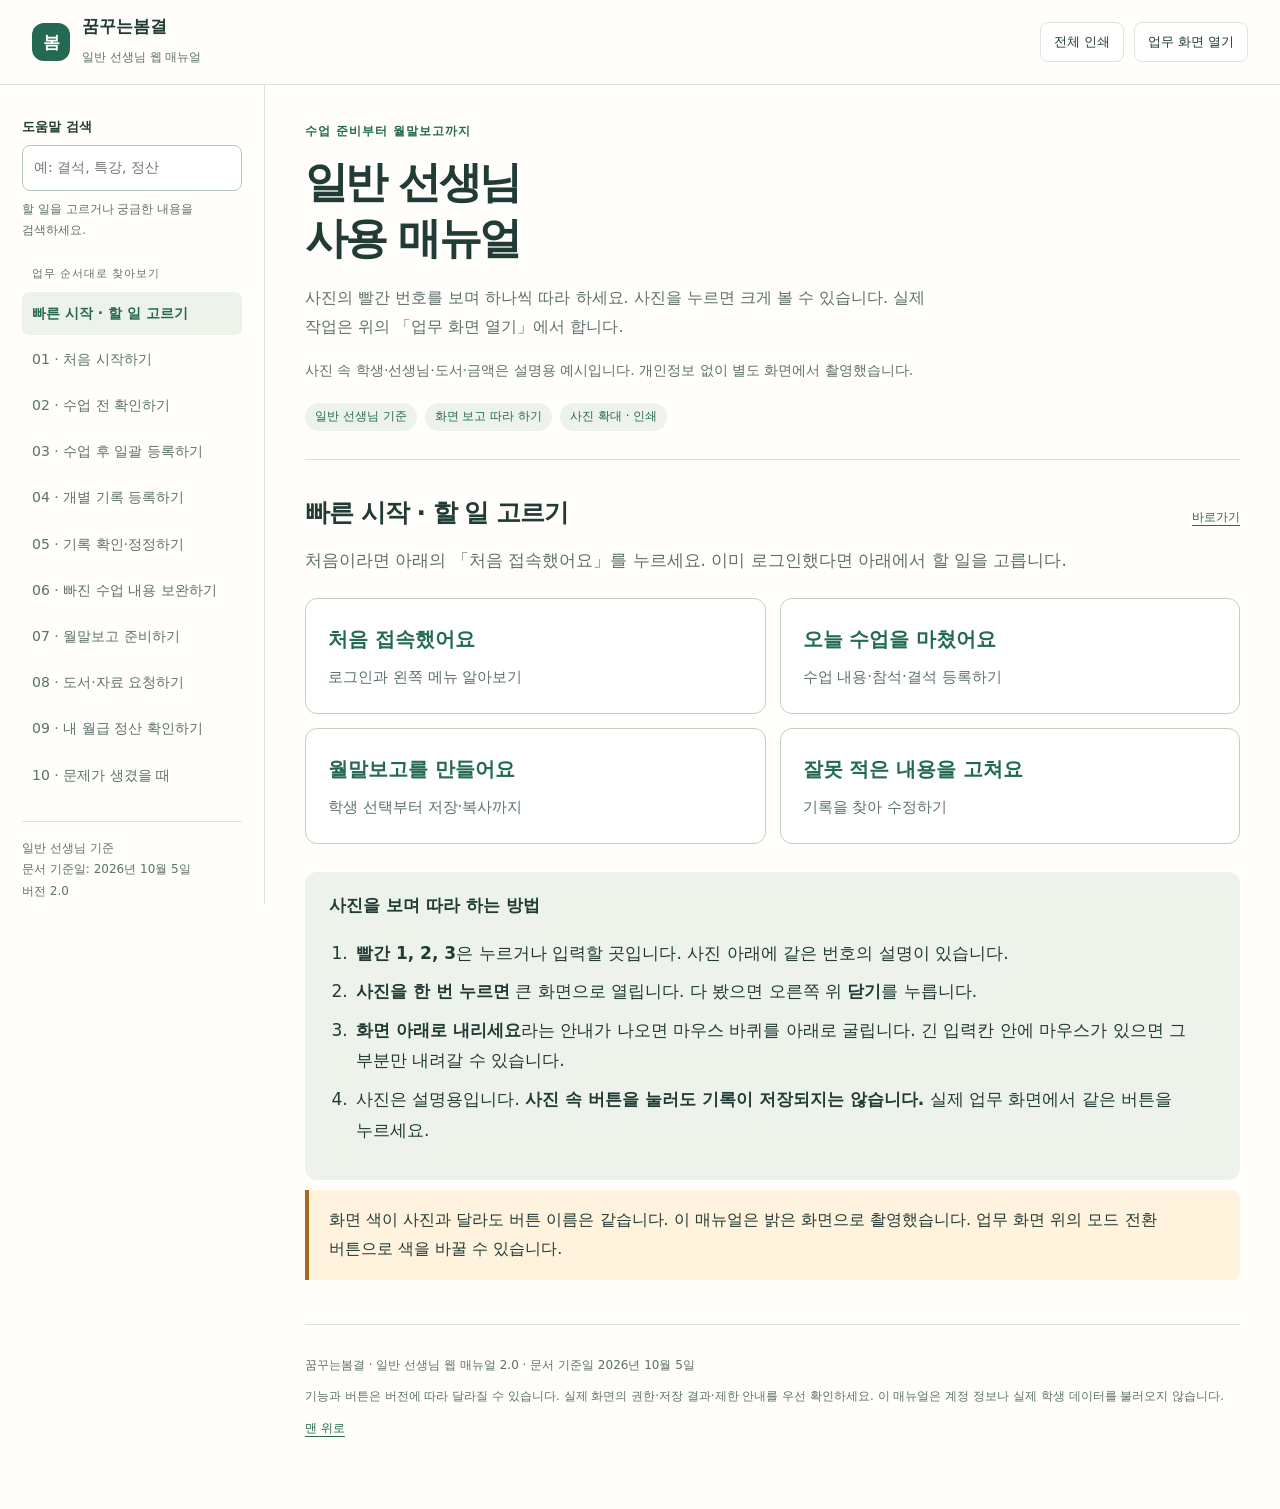
==== commit 61ff4892: "docs: 일반 선생님 매뉴얼을 사진 중심으로 개편" ====
--- a/templates/teacher_manual.html
+++ b/templates/teacher_manual.html
@@ -5,8 +5,8 @@
     <meta name="viewport" content="width=device-width, initial-scale=1">
     <meta name="description" content="꿈꾸는봄결 일반 선생님을 위한 웹 매뉴얼. 수업 준비, 학습 기록, 결석, 월말보고와 본인 정산 확인을 안내합니다.">
     <title>일반 선생님 웹 매뉴얼 | 꿈꾸는봄결</title>
-    <link rel="stylesheet" href="/static/css/teacher_manual.css?v=20261005-1">
-    <script defer src="/static/js/teacher_manual.js?v=20261005-1"></script>
+    <link rel="stylesheet" href="/static/css/teacher_manual.css?v=20261005-visual-3">
+    <script defer src="/static/js/teacher_manual.js?v=20261005-visual-3"></script>
 </head>
 <body>
 <a class="skip-link" href="#manual-main">본문으로 건너뛰기</a>
@@ -19,7 +19,7 @@
     <div class="js-only"><label class="search-label" for="manual-search">도움말 검색</label><input class="search-input" id="manual-search" type="search" placeholder="예: 결석, 특강, 정산" autocomplete="off" aria-controls="manual-main"><p id="manual-search-status" class="search-state" role="status" aria-live="polite"></p><button type="button" id="manual-search-clear" class="button" hidden>검색 지우기</button></div>
     <p class="toc-title">업무 순서대로 찾아보기</p>
     <nav class="manual-toc" aria-label="매뉴얼 목차">
-        <a href="#quick-start">빠른 시작 · 수업 후 3단계</a>
+        <a href="#quick-start">빠른 시작 · 할 일 고르기</a>
         <a href="#getting-started">01 · 처음 시작하기</a>
         <a href="#prepare">02 · 수업 전 확인하기</a>
         <a href="#batch-record">03 · 수업 후 일괄 등록하기</a>
@@ -31,38 +31,33 @@
         <a href="#payroll">09 · 내 월급 정산 확인하기</a>
         <a href="#troubleshooting">10 · 문제가 생겼을 때</a>
     </nav>
-    <p class="sidebar-note">일반 선생님 기준<br>문서 기준일: 2026년 10월 5일<br>버전 1.0<br><br>바로가기 주소를 복사하면 해당 도움말을 공유할 수 있습니다. 개인정보와 실제 수업 기록은 싣지 않았습니다.</p>
+    <p class="sidebar-note">일반 선생님 기준<br>문서 기준일: 2026년 10월 5일<br>버전 2.0<br><br>바로가기 주소를 복사하면 해당 도움말을 공유할 수 있습니다. 개인정보와 실제 수업 기록은 싣지 않았습니다.</p>
 </aside>
 <main id="manual-main" class="manual-main" tabindex="-1">
     <div id="manual-home" class="hero">
         <p class="eyebrow">수업 준비부터 월말보고까지</p>
         <h1>일반 선생님<br>사용 매뉴얼</h1>
-        <p class="hero-description">수업 기록을 남기거나 월말보고를 작성할 때 필요한 사용법을 담았습니다. 일반 선생님이 직접 처리할 수 있는 범위와 관리 선생님에게 요청할 일도 함께 설명합니다.</p>
-        <div class="hero-meta"><span class="tag">일반 선생님 기준</span><span class="tag">업무별 사용법</span><span class="tag">검색 · 공유 · 인쇄</span></div>
-        <div class="quick-grid">
-            <a class="quick-card" href="#batch-record"><small>수업 후</small><strong>학습 기록 남기기</strong><span>참석·결석과 특강 여부까지 확인</span></a>
-            <a class="quick-card" href="#monthly-report"><small>월말 업무</small><strong>보고 문자 준비하기</strong><span>기록 선택부터 저장·복사까지</span></a>
-            <a class="quick-card" href="#troubleshooting"><small>오류·권한 제한</small><strong>문제 해결하기</strong><span>저장 실패와 수정 제한 확인</span></a>
-        </div>
+        <p class="hero-description">사진의 빨간 번호를 보며 하나씩 따라 하세요. 사진을 누르면 크게 볼 수 있습니다. 실제 작업은 위의 「업무 화면 열기」에서 합니다.</p>
+        <p class="screen-example-notice">사진 속 학생·선생님·도서·금액은 설명용 예시입니다. 개인정보 없이 별도 화면에서 촬영했습니다.</p><div class="hero-meta"><span class="tag">일반 선생님 기준</span><span class="tag">화면 보고 따라 하기</span><span class="tag">사진 확대 · 인쇄</span></div>
     </div>
     <noscript><p class="callout">현재 브라우저에서는 도움말 검색을 사용할 수 없습니다. 목차와 브라우저의 페이지 찾기 기능으로 모든 본문을 읽을 수 있습니다.</p></noscript>
     <div id="manual-empty" class="empty-state" hidden><h2>일치하는 도움말이 없습니다.</h2><p>짧은 단어로 다시 찾아보세요. 예: 결석, 도서, 저장, 정산. 여러 단어를 입력하면 모든 단어가 있는 도움말만 표시합니다.</p></div>
 
     <section id="quick-start" class="manual-chapter" aria-labelledby="title-quick-start">
-        <div class="chapter-heading"><h2 id="title-quick-start">빠른 시작 · 수업 후 3단계</h2><a class="permalink" href="#quick-start" aria-label="빠른 시작 바로가기">바로가기</a></div>
-        <p class="chapter-purpose">수업 후에는 다음 순서로 기록을 남깁니다.</p>
-        <ol class="steps">
-            <li><strong>내 수업 확인:</strong> <b>수업 목록 &amp; 상세</b>에서 수업과 학생 구성을 확인합니다. 수업이나 학생이 없으면 임의로 다른 수업을 고르지 말고 관리 선생님에게 배정을 요청합니다.</li>
-            <li><strong>수업 기록 입력:</strong> <b>학습 이력 일괄 등록</b>에서 수업·도서·학습 일자·수업 내용을 확인하고 학생별 참석·특강을 설정한 뒤 등록합니다. 결석 학생은 참석 체크를 해제합니다.</li>
-            <li><strong>저장 결과 확인:</strong> 완료 안내를 읽고 <b>학습 기록 검색 &amp; 상세 조회</b>에서 날짜·학생·도서·내용이 맞는지 확인합니다. 결석은 참석 학습 기록과 별도로 저장되므로 월말보고의 결석 내역에서 확인합니다.</li>
-        </ol>
-        <div class="callout warning"><strong>등록 후 저장 여부를 확인하세요.</strong>응답이 늦거나 오류가 나면 같은 기록을 바로 다시 등록하지 마세요. 먼저 목록을 조회해 실제 저장 여부를 확인합니다.</div>
-        <p class="related">자세히 보기: <a href="#batch-record">일괄 등록</a><a href="#correct-record">저장한 기록 확인</a></p>
-    </section>
+        <div class="chapter-heading"><h2 id="title-quick-start">빠른 시작 · 할 일 고르기</h2><a class="permalink" href="#quick-start" aria-label="빠른 시작 바로가기">바로가기</a></div>
+<p class="chapter-purpose">처음이라면 아래의 「처음 접속했어요」를 누르세요. 이미 로그인했다면 아래에서 할 일을 고릅니다.</p>
+<div class="start-task-grid"><a href="#getting-started"><strong>처음 접속했어요</strong><span>로그인과 왼쪽 메뉴 알아보기</span></a><a href="#batch-record"><strong>오늘 수업을 마쳤어요</strong><span>수업 내용·참석·결석 등록하기</span></a><a href="#monthly-report"><strong>월말보고를 만들어요</strong><span>학생 선택부터 저장·복사까지</span></a><a href="#correct-record"><strong>잘못 적은 내용을 고쳐요</strong><span>기록을 찾아 수정하기</span></a></div>
+<div class="first-use-guide"><h3>사진을 보며 따라 하는 방법</h3><ol><li><b>빨간 1, 2, 3</b>은 누르거나 입력할 곳입니다. 사진 아래에 같은 번호의 설명이 있습니다.</li><li><b>사진을 한 번 누르면</b> 큰 화면으로 열립니다. 다 봤으면 오른쪽 위 <b>닫기</b>를 누릅니다.</li><li><b>화면 아래로 내리세요</b>라는 안내가 나오면 마우스 바퀴를 아래로 굴립니다. 긴 입력칸 안에 마우스가 있으면 그 부분만 내려갈 수 있습니다.</li><li>사진은 설명용입니다. <b>사진 속 버튼을 눌러도 기록이 저장되지는 않습니다.</b> 실제 업무 화면에서 같은 버튼을 누르세요.</li></ol></div>
+<p class="visual-warning">화면 색이 사진과 달라도 버튼 이름은 같습니다. 이 매뉴얼은 밝은 화면으로 촬영했습니다. 업무 화면 위의 모드 전환 버튼으로 색을 바꿀 수 있습니다.</p>
+</section>
 
     <section id="getting-started" class="manual-chapter" aria-labelledby="title-getting-started">
         <div class="chapter-heading"><h2 id="title-getting-started">01 · 처음 시작하기</h2><a class="permalink" href="#getting-started" aria-label="처음 시작하기 바로가기">바로가기</a></div>
-        <p class="chapter-purpose">로그인 방법과 화면 구성, 일반 선생님의 권한을 설명합니다.</p>
+<p class="chapter-purpose">로그인 방법과 화면 구성, 일반 선생님의 권한을 설명합니다.</p>
+
+<div class="visual-walkthrough"><article class="visual-step visual-step-portrait"><header class="visual-step-heading"><span class="visual-step-order">1</span><h3>아이디와 비밀번호를 넣고 로그인합니다</h3></header><div class="visual-step-body"><figure><button type="button" class="manual-image" data-manual-image aria-label="아이디와 비밀번호를 넣고 로그인합니다 사진 크게 보기"><img src="/static/images/manual/01-login.png" width="456" height="597" alt="아이디와 비밀번호를 넣고 로그인합니다: 빨간 번호로 누를 곳을 표시한 예시 화면" loading="lazy" decoding="async"><span class="image-open-label">사진 크게 보기</span></button><noscript><a href="/static/images/manual/01-login.png" target="_blank" rel="noopener">원본 사진 열기</a></noscript></figure><ol class="picture-actions"><li><span class="picture-number" aria-hidden="true">1</span><div>첫 번째 칸에 발급받은 <b>아이디</b>를 입력합니다.</div></li><li><span class="picture-number" aria-hidden="true">2</span><div>두 번째 칸에 <b>비밀번호</b>를 입력합니다.</div></li><li><span class="picture-number" aria-hidden="true">3</span><div><b>로그인</b>을 한 번 누릅니다. 화면에 나온 예시 아이디를 따라 쓰지 마세요.</div></li></ol></div></article>
+<article class="visual-step visual-step-portrait"><header class="visual-step-heading"><span class="visual-step-order">2</span><h3>왼쪽에서 할 일을 고릅니다</h3></header><div class="visual-step-body"><figure><button type="button" class="manual-image" data-manual-image aria-label="왼쪽에서 할 일을 고릅니다 사진 크게 보기"><img src="/static/images/manual/02-menu.png" width="316" height="845" alt="왼쪽에서 할 일을 고릅니다: 빨간 번호로 누를 곳을 표시한 예시 화면" loading="lazy" decoding="async"><span class="image-open-label">사진 크게 보기</span></button><noscript><a href="/static/images/manual/02-menu.png" target="_blank" rel="noopener">원본 사진 열기</a></noscript></figure><ol class="picture-actions"><li><span class="picture-number" aria-hidden="true">1</span><div>수업과 학생을 확인하려면 <b>수업 목록 &amp; 상세</b>를 누릅니다.</div></li><li><span class="picture-number" aria-hidden="true">2</span><div>수업을 마쳤다면 <b>학습 이력 일괄 등록</b>을 누릅니다.</div></li><li><span class="picture-number" aria-hidden="true">3</span><div>월말에는 <b>월말보고 문자 양식 생성</b>을 누릅니다.</div></li></ol></div></article></div><details class="reference-details"><summary>글로 된 설명·주의사항 보기</summary><div class="reference-body">
+
         <h3>로그인하기</h3>
         <ol class="steps"><li>안내받은 bg2026 업무 사이트를 엽니다.</li><li>발급받은 아이디와 비밀번호를 입력하고 <b>로그인</b>을 누릅니다.</li><li>상단에 표시된 사용자와 역할을 확인합니다. 일반 선생님의 역할 표시는 <b>선생님</b>입니다.</li><li>왼쪽 메뉴에서 필요한 업무를 선택합니다. 공용 컴퓨터에서는 업무를 마친 뒤 <b>로그아웃</b>합니다.</li></ol>
         <p>비밀번호를 잊었거나 계정이 없으면 관리자에게 계정 발급 또는 비밀번호 초기화를 요청하세요. 비밀번호를 메시지나 화면 사진에 포함해 보내지 마세요.</p>
@@ -78,12 +73,18 @@
         </tbody></table></div>
         <div class="callout"><strong>조회와 수정은 권한이 다릅니다.</strong>기록에 표시된 수정 가능 여부와 제한 사유를 확인하세요. 권한이 없는 메뉴는 보이지 않습니다.</div>
         <p class="related">다음: <a href="#prepare">수업 전 확인하기</a></p>
-    </section>
+    </div></details><p class="chapter-return"><a href="#quick-start">다른 업무 고르기</a></p></section>
 
     <section id="prepare" class="manual-chapter" aria-labelledby="title-prepare">
         <div class="chapter-heading"><h2 id="title-prepare">02 · 수업 전 확인하기</h2><a class="permalink" href="#prepare" aria-label="수업 전 확인하기 바로가기">바로가기</a></div>
-        <p class="chapter-purpose">수업 전에 담당 수업과 학생, 사용할 도서를 확인합니다.</p>
-        <p class="menu-path"><strong>들어가는 곳</strong> 수업 목록 &amp; 상세 / 학생 검색 &amp; 상세 조회 / 도서 검색 &amp; 상세 조회</p>
+<p class="chapter-purpose">수업 전에 담당 수업과 학생, 사용할 도서를 확인합니다.</p>
+<p class="menu-path"><strong>들어가는 곳</strong> 수업 목록 &amp; 상세 / 학생 검색 &amp; 상세 조회 / 도서 검색 &amp; 상세 조회</p>
+<div class="visual-walkthrough"><article class="visual-step"><header class="visual-step-heading"><span class="visual-step-order">1</span><h3>내 수업과 학생 명단을 확인합니다</h3></header><div class="visual-step-body"><figure><button type="button" class="manual-image" data-manual-image aria-label="내 수업과 학생 명단을 확인합니다 사진 크게 보기"><img src="/static/images/manual/03-class-list.png" width="1156" height="406" alt="내 수업과 학생 명단을 확인합니다: 빨간 번호로 누를 곳을 표시한 예시 화면" loading="lazy" decoding="async"><span class="image-open-label">사진 크게 보기</span></button><noscript><a href="/static/images/manual/03-class-list.png" target="_blank" rel="noopener">원본 사진 열기</a></noscript></figure><ol class="picture-actions"><li><span class="picture-number" aria-hidden="true">1</span><div><b>수업 이름</b>을 누르면 상세 정보가 열립니다. 학생이 빠져 있으면 관리 선생님에게 알려주세요.</div></li><li><span class="picture-number" aria-hidden="true">2</span><div>수업을 마쳤다면 오른쪽 <b>일괄 등록</b>을 누릅니다.</div></li></ol></div></article>
+<article class="visual-step"><header class="visual-step-heading"><span class="visual-step-order">2</span><h3>학생 이름을 검색합니다</h3></header><div class="visual-step-body"><figure><button type="button" class="manual-image" data-manual-image aria-label="학생 이름을 검색합니다 사진 크게 보기"><img src="/static/images/manual/18-student-search.png" width="1156" height="471" alt="학생 이름을 검색합니다: 빨간 번호로 누를 곳을 표시한 예시 화면" loading="lazy" decoding="async"><span class="image-open-label">사진 크게 보기</span></button><noscript><a href="/static/images/manual/18-student-search.png" target="_blank" rel="noopener">원본 사진 열기</a></noscript></figure><ol class="picture-actions"><li><span class="picture-number" aria-hidden="true">1</span><div>학생 이름을 넣고 오른쪽 <b>검색</b>을 누릅니다.</div></li><li><span class="picture-number" aria-hidden="true">2</span><div>목록의 <b>학생 이름</b>을 누르면 상세 정보가 열립니다.</div></li><li><span class="picture-number" aria-hidden="true">3</span><div>이름 옆 작은 원은 <b>기록 입력 현황</b>입니다. 학생 상세를 열 때는 이름을 누르세요.</div></li></ol></div></article>
+<article class="visual-step"><header class="visual-step-heading"><span class="visual-step-order">3</span><h3>특이사항을 고칩니다</h3></header><div class="visual-step-body"><figure><button type="button" class="manual-image" data-manual-image aria-label="특이사항을 고칩니다 사진 크게 보기"><img src="/static/images/manual/19-student-note.png" width="598" height="580" alt="특이사항을 고칩니다: 빨간 번호로 누를 곳을 표시한 예시 화면" loading="lazy" decoding="async"><span class="image-open-label">사진 크게 보기</span></button><noscript><a href="/static/images/manual/19-student-note.png" target="_blank" rel="noopener">원본 사진 열기</a></noscript></figure><ol class="picture-actions"><li><span class="picture-number" aria-hidden="true">1</span><div>학생 상세에서 <b>특이사항 수정</b>을 누르면 이 입력칸이 열립니다. 내용을 고칩니다.</div></li><li><span class="picture-number" aria-hidden="true">2</span><div><b>특이사항 저장</b>을 누릅니다. 이름·학년을 고치는 기능은 아닙니다.</div></li></ol></div></article>
+<article class="visual-step"><header class="visual-step-heading"><span class="visual-step-order">4</span><h3>도서를 찾습니다</h3></header><div class="visual-step-body"><figure><button type="button" class="manual-image" data-manual-image aria-label="도서를 찾습니다 사진 크게 보기"><img src="/static/images/manual/30-book-search.png" width="1156" height="506" alt="도서를 찾습니다: 빨간 번호로 누를 곳을 표시한 예시 화면" loading="lazy" decoding="async"><span class="image-open-label">사진 크게 보기</span></button><noscript><a href="/static/images/manual/30-book-search.png" target="_blank" rel="noopener">원본 사진 열기</a></noscript></figure><ol class="picture-actions"><li><span class="picture-number" aria-hidden="true">1</span><div>책 제목이나 저자 이름을 입력합니다.</div></li><li><span class="picture-number" aria-hidden="true">2</span><div><b>검색</b>을 누릅니다.</div></li><li><span class="picture-number" aria-hidden="true">3</span><div>찾는 책의 <b>상세</b>를 누릅니다.</div></li></ol></div></article></div><details class="reference-details"><summary>글로 된 설명·주의사항 보기</summary><div class="reference-body">
+
+
         <h3>내 수업과 학생 확인하기</h3>
         <ol class="steps"><li><b>수업 목록 &amp; 상세</b>에서 수업을 찾습니다. 일반 선생님에게는 본인 담당 수업이 표시됩니다.</li><li>수업 상세에서 수업명·담당 선생님·요일·시간·수강 학생을 확인합니다.</li><li>학생 구성이 실제와 다르면 관리 선생님에게 확인을 요청합니다. 명단에 없는 학생을 다른 학생 대신 선택하지 마세요.</li></ol>
         <h3>학생 특이사항 확인·수정하기</h3>
@@ -94,18 +95,26 @@
         <ol class="steps"><li><b>도서 검색 &amp; 상세 조회</b>에서 제목·저자·출판사·주제 등의 검색어를 입력하고 <b>검색</b>을 누릅니다.</li><li>필요하면 <b>상세 필터</b>에서 난이도, 분량·어휘 단계, 보유 자료 조건을 좁힙니다.</li><li><b>미학습 학생</b> 조건을 사용하면 선택한 학생 모두가 아직 학습하지 않은 도서를 찾을 수 있습니다.</li><li>도서 상세에서 제목·저자·출판사와 자료 보유 상태를 확인합니다.</li></ol>
         <p>PDF 상태는 <b>미보유</b>, <b>PDF 보유(저작권 있음)</b>, <b>PDF 보유(저작권 없음)</b>으로 구분됩니다. 자료를 보유하고 있다고 해서 이용·배포가 허용되는 것은 아닙니다. 실제 사용할 때는 운영 기준과 저작권을 확인하세요.</p>
         <p class="related">이어서: <a href="#batch-record">수업 후 기록하기</a><a href="#material-request">없는 도서·자료 요청하기</a><a href="#complete-record">학생 표시등 이해하기</a></p>
-    </section>
+    </div></details><p class="chapter-return"><a href="#quick-start">다른 업무 고르기</a></p></section>
 
     <section id="batch-record" class="manual-chapter" aria-labelledby="title-batch-record">
         <div class="chapter-heading"><h2 id="title-batch-record">03 · 수업 후 일괄 등록하기</h2><a class="permalink" href="#batch-record" aria-label="일괄 등록 바로가기">바로가기</a></div>
-        <p class="chapter-purpose">한 수업의 학습 기록과 학생별 결석을 함께 등록합니다.</p>
-        <p class="menu-path"><strong>들어가는 곳</strong> 학습 이력 일괄 등록</p>
+<p class="chapter-purpose">한 수업의 학습 기록과 학생별 결석을 함께 등록합니다.</p>
+<p class="menu-path"><strong>들어가는 곳</strong> 학습 이력 일괄 등록</p>
+<p class="visual-warning">결석 학생은 <b>참석 체크를 해제</b>합니다. 수업 자체를 하지 않은 날만 <b>휴강으로 등록</b>을 사용하세요.</p><div class="visual-walkthrough"><article class="visual-step"><header class="visual-step-heading"><span class="visual-step-order">1</span><h3>담당 수업을 고르고 도서를 찾습니다</h3></header><div class="visual-step-body"><figure><button type="button" class="manual-image" data-manual-image aria-label="담당 수업을 고르고 도서를 찾습니다 사진 크게 보기"><img src="/static/images/manual/04-batch-start.png" width="1156" height="731" alt="담당 수업을 고르고 도서를 찾습니다: 빨간 번호로 누를 곳을 표시한 예시 화면" loading="lazy" decoding="async"><span class="image-open-label">사진 크게 보기</span></button><noscript><a href="/static/images/manual/04-batch-start.png" target="_blank" rel="noopener">원본 사진 열기</a></noscript></figure><ol class="picture-actions"><li><span class="picture-number" aria-hidden="true">1</span><div><b>일괄 등록할 수업 선택</b> 옆 화살표를 눌러 담당 수업을 고릅니다.</div></li><li><span class="picture-number" aria-hidden="true">2</span><div>아래로 내려 <b>도서 검색</b>을 누릅니다.</div></li></ol></div></article>
+<article class="visual-step"><header class="visual-step-heading"><span class="visual-step-order">2</span><h3>책을 선택한 뒤 선택 완료를 누릅니다</h3></header><div class="visual-step-body"><figure><button type="button" class="manual-image" data-manual-image aria-label="책을 선택한 뒤 선택 완료를 누릅니다 사진 크게 보기"><img src="/static/images/manual/05-book-picker.png" width="1216" height="796" alt="책을 선택한 뒤 선택 완료를 누릅니다: 빨간 번호로 누를 곳을 표시한 예시 화면" loading="lazy" decoding="async"><span class="image-open-label">사진 크게 보기</span></button><noscript><a href="/static/images/manual/05-book-picker.png" target="_blank" rel="noopener">원본 사진 열기</a></noscript></figure><ol class="picture-actions"><li><span class="picture-number" aria-hidden="true">1</span><div>책 제목의 일부를 입력해 찾습니다.</div></li><li><span class="picture-number" aria-hidden="true">2</span><div>책 오른쪽의 <b>선택</b>을 누릅니다. 선택한 책은 버튼이 <b>해제</b>로 바뀝니다.</div></li><li><span class="picture-number" aria-hidden="true">3</span><div>창 아래의 <b>선택 완료</b>를 누릅니다. 아직 학습 기록을 저장한 것은 아닙니다.</div></li></ol></div></article>
+<article class="visual-step"><header class="visual-step-heading"><span class="visual-step-order">3</span><h3>실제로 수업한 날짜를 넣습니다</h3></header><div class="visual-step-body"><figure><button type="button" class="manual-image" data-manual-image aria-label="실제로 수업한 날짜를 넣습니다 사진 크게 보기"><img src="/static/images/manual/06-batch-date.png" width="539" height="104" alt="실제로 수업한 날짜를 넣습니다: 빨간 번호로 누를 곳을 표시한 예시 화면" loading="lazy" decoding="async"><span class="image-open-label">사진 크게 보기</span></button><noscript><a href="/static/images/manual/06-batch-date.png" target="_blank" rel="noopener">원본 사진 열기</a></noscript></figure><ol class="picture-actions"><li><span class="picture-number" aria-hidden="true">1</span><div><b>학습 일자</b>를 확인합니다. 지난 수업을 적을 때는 오늘 날짜를 그대로 두지 마세요.</div></li></ol></div></article>
+<article class="visual-step"><header class="visual-step-heading"><span class="visual-step-order">4</span><h3>수업 내용을 적습니다</h3></header><div class="visual-step-body"><figure><button type="button" class="manual-image" data-manual-image aria-label="수업 내용을 적습니다 사진 크게 보기"><img src="/static/images/manual/07-batch-content.png" width="429" height="180" alt="수업 내용을 적습니다: 빨간 번호로 누를 곳을 표시한 예시 화면" loading="lazy" decoding="async"><span class="image-open-label">사진 크게 보기</span></button><noscript><a href="/static/images/manual/07-batch-content.png" target="_blank" rel="noopener">원본 사진 열기</a></noscript></figure><ol class="picture-actions"><li><span class="picture-number" aria-hidden="true">1</span><div>화면을 아래로 내려 <b>수업 내용</b>에 진행한 활동을 적습니다. 참석 학생 모두에게 같은 내용이 저장됩니다.</div></li></ol></div></article>
+<article class="visual-step"><header class="visual-step-heading"><span class="visual-step-order">5</span><h3>참석·결석을 확인하고 등록합니다</h3></header><div class="visual-step-body"><figure><button type="button" class="manual-image" data-manual-image aria-label="참석·결석을 확인하고 등록합니다 사진 크게 보기"><img src="/static/images/manual/08-batch-attendance.png" width="1096" height="548" alt="참석·결석을 확인하고 등록합니다: 빨간 번호로 누를 곳을 표시한 예시 화면" loading="lazy" decoding="async"><span class="image-open-label">사진 크게 보기</span></button><noscript><a href="/static/images/manual/08-batch-attendance.png" target="_blank" rel="noopener">원본 사진 열기</a></noscript></figure><ol class="picture-actions"><li><span class="picture-number" aria-hidden="true">1</span><div>학생별 <b>참석</b> 체크를 확인합니다. 결석한 학생은 체크를 없앱니다. 특강 수업만 옆의 <b>특강</b>을 체크하세요.</div></li><li><span class="picture-number" aria-hidden="true">2</span><div>결석 학생 아래에 나타난 칸에 사유를 적습니다. 사유가 없으면 비워 두어도 됩니다.</div></li><li><span class="picture-number" aria-hidden="true">3</span><div>학생·날짜·도서를 다시 확인한 뒤 <b>선택 학생 학습 기록 일괄 등록</b>을 한 번 누릅니다.</div></li></ol></div></article>
+<article class="visual-step"><header class="visual-step-heading"><span class="visual-step-order">6</span><h3>완료 안내가 나왔는지 확인합니다</h3></header><div class="visual-step-body"><figure><button type="button" class="manual-image" data-manual-image aria-label="완료 안내가 나왔는지 확인합니다 사진 크게 보기"><img src="/static/images/manual/09-batch-success.png" width="1096" height="204" alt="완료 안내가 나왔는지 확인합니다: 빨간 번호로 누를 곳을 표시한 예시 화면" loading="lazy" decoding="async"><span class="image-open-label">사진 크게 보기</span></button><noscript><a href="/static/images/manual/09-batch-success.png" target="_blank" rel="noopener">원본 사진 열기</a></noscript></figure><ol class="picture-actions"><li><span class="picture-number" aria-hidden="true">1</span><div><b>등록 완료</b>와 <b>결석 사유 저장 완료</b>를 확인합니다. 오류가 나면 같은 버튼을 계속 누르지 말고 먼저 저장 여부를 조회하세요.</div></li></ol></div></article></div><details class="reference-details"><summary>글로 된 설명·주의사항 보기</summary><div class="reference-body">
+
+
         <h3>시작 전 확인</h3><p>담당 수업에 학생이 올바르게 배정되어 있어야 합니다. 실제 수업일, 사용한 도서, 참석·결석 명단, 특강 여부를 준비하세요.</p>
         <ol class="steps">
             <li><b>일괄 등록할 수업 선택</b>에서 본인 수업을 고릅니다. 표시된 수업 정보와 수강 학생을 확인합니다.</li>
             <li>예정 도서 목록이나 <b>도서 검색</b>에서 실제 사용한 도서를 선택합니다. 여러 권을 사용했다면 선택한 도서 목록을 모두 확인합니다.</li>
             <li><b>학습 일자</b>를 실제 수업일로 맞춥니다. 달력에 표시된 기존 이력과 휴강 일정도 확인합니다.</li>
-            <li><b>수업 내용</b>에 진행한 활동을 입력합니다. 추가 전달 사항은 <b>수업 내용 메모</b>에 구분해 입력합니다. 이 내용은 참석 학생 모두의 기록에 저장됩니다. 개인별 민감한 내용은 공통 칸에 넣지 않습니다.</li>
+            <li><b>수업 내용</b>에 진행한 활동을 입력합니다. 이 내용은 참석 학생 모두의 기록에 저장됩니다. 학생별 메모는 학생 목록의 <b>메모</b> 열에서 <b>추가</b>를 눌러 적습니다. 개인별 민감한 내용을 공통 수업 내용에 넣지 않습니다.</li>
             <li>학생별 <b>참석</b>과 <b>특강</b>을 확인합니다. 반 설정에 따라 특강에 미리 체크되어 있을 수 있습니다. 당일 수업과 맞는지 확인하세요.</li>
             <li>결석 학생은 <b>참석</b> 체크를 해제하고 필요하면 결석 사유를 입력합니다. 전원 결석일 때에는 도서를 선택하지 않아도 됩니다.</li>
             <li><b>선택 학생 학습 기록 일괄 등록</b>을 누릅니다. 완료 안내가 나오면 참석 기록은 학습 기록 검색에서, 결석은 월말보고의 결석 내역에서 확인합니다.</li>
@@ -116,22 +125,33 @@
         <div class="callout warning"><strong>같은 수업·학생·날짜의 참석과 결석을 중복으로 남기지 않습니다.</strong>참석 기록이 있으면 결석 등록이 거부됩니다. 결석 후 같은 수업의 참석 기록을 등록하면 해당 결석이 해제됩니다. 이미 학습 기록이나 결석이 있는 날짜는 휴강 등록이 제한되고, 휴강일에는 학습 기록을 추가할 수 없습니다. 잘못된 기록은 먼저 확인하고 필요하면 관리 선생님에게 정정을 요청하세요.</div>
         <h3>여러 도서를 선택했다면</h3><p>학생별·도서별로 각각 학습 기록이 만들어집니다. 기록 건수와 수업 차시 수는 다를 수 있습니다. 월말보고와 월급 정산은 학생·날짜·진행 선생님·수업·일반/특강·수업 내용이 같은 복수 도서를 한 차시로 묶습니다. 같은 수업이라면 도서마다 수업 내용을 다르게 적지 않았는지 확인하세요.</p>
         <p class="related">다음: <a href="#correct-record">등록 결과 확인·정정</a><a href="#monthly-report">결석을 포함한 월말보고</a></p>
-    </section>
+    </div></details><p class="chapter-return"><a href="#quick-start">다른 업무 고르기</a></p></section>
 
     <section id="individual-record" class="manual-chapter" aria-labelledby="title-individual-record">
         <div class="chapter-heading"><h2 id="title-individual-record">04 · 개별 기록 등록하기</h2><a class="permalink" href="#individual-record" aria-label="개별 기록 등록 바로가기">바로가기</a></div>
-        <p class="chapter-purpose">특정 학생의 기록이나 빠진 참석 기록을 등록합니다. 결석은 일괄 등록 화면에서 입력하세요.</p>
-        <p class="menu-path"><strong>들어가는 곳</strong> 새 학습 기록 등록</p>
+<p class="chapter-purpose">특정 학생의 기록이나 빠진 참석 기록을 등록합니다. 결석은 일괄 등록 화면에서 입력하세요.</p>
+<p class="menu-path"><strong>들어가는 곳</strong> 새 학습 기록 등록</p>
+<div class="visual-walkthrough"><article class="visual-step"><header class="visual-step-heading"><span class="visual-step-order">1</span><h3>담당 수업을 고르고 학생을 찾습니다</h3></header><div class="visual-step-body"><figure><button type="button" class="manual-image" data-manual-image aria-label="담당 수업을 고르고 학생을 찾습니다 사진 크게 보기"><img src="/static/images/manual/27-individual-start.png" width="796" height="711" alt="담당 수업을 고르고 학생을 찾습니다: 빨간 번호로 누를 곳을 표시한 예시 화면" loading="lazy" decoding="async"><span class="image-open-label">사진 크게 보기</span></button><noscript><a href="/static/images/manual/27-individual-start.png" target="_blank" rel="noopener">원본 사진 열기</a></noscript></figure><ol class="picture-actions"><li><span class="picture-number" aria-hidden="true">1</span><div><b>담당 수업</b> 옆 화살표를 눌러 수업을 고릅니다. 회색으로 표시된 다른 항목은 그대로 둡니다.</div></li><li><span class="picture-number" aria-hidden="true">2</span><div><b>학생 검색</b>을 누릅니다.</div></li></ol></div></article>
+<article class="visual-step"><header class="visual-step-heading"><span class="visual-step-order">2</span><h3>학생을 선택합니다</h3></header><div class="visual-step-body"><figure><button type="button" class="manual-image" data-manual-image aria-label="학생을 선택합니다 사진 크게 보기"><img src="/static/images/manual/28-student-picker.png" width="696" height="676" alt="학생을 선택합니다: 빨간 번호로 누를 곳을 표시한 예시 화면" loading="lazy" decoding="async"><span class="image-open-label">사진 크게 보기</span></button><noscript><a href="/static/images/manual/28-student-picker.png" target="_blank" rel="noopener">원본 사진 열기</a></noscript></figure><ol class="picture-actions"><li><span class="picture-number" aria-hidden="true">1</span><div>학생 이름으로 찾을 수 있습니다.</div></li><li><span class="picture-number" aria-hidden="true">2</span><div>기록을 남길 학생의 <b>선택</b>을 누릅니다. 선택한 학생은 <b>선택됨</b>으로 표시됩니다.</div></li><li><span class="picture-number" aria-hidden="true">3</span><div>아래의 인원을 확인하고 <b>선택 완료</b>를 누릅니다.</div></li></ol></div></article>
+<article class="visual-step"><header class="visual-step-heading"><span class="visual-step-order">3</span><h3>아래로 내려 도서를 고릅니다</h3></header><div class="visual-step-body"><figure><button type="button" class="manual-image" data-manual-image aria-label="아래로 내려 도서를 고릅니다 사진 크게 보기"><img src="/static/images/manual/32-individual-book.png" width="736" height="298" alt="아래로 내려 도서를 고릅니다: 빨간 번호로 누를 곳을 표시한 예시 화면" loading="lazy" decoding="async"><span class="image-open-label">사진 크게 보기</span></button><noscript><a href="/static/images/manual/32-individual-book.png" target="_blank" rel="noopener">원본 사진 열기</a></noscript></figure><ol class="picture-actions"><li><span class="picture-number" aria-hidden="true">1</span><div><b>도서 검색</b>을 눌러 책을 선택하고 <b>선택 완료</b>를 누릅니다. 선택한 책 이름이 아래에 나타나는지 확인하세요.</div></li></ol></div></article>
+<article class="visual-step"><header class="visual-step-heading"><span class="visual-step-order">4</span><h3>날짜와 내용을 넣고 저장합니다</h3></header><div class="visual-step-body"><figure><button type="button" class="manual-image" data-manual-image aria-label="날짜와 내용을 넣고 저장합니다 사진 크게 보기"><img src="/static/images/manual/29-individual-save.png" width="796" height="822" alt="날짜와 내용을 넣고 저장합니다: 빨간 번호로 누를 곳을 표시한 예시 화면" loading="lazy" decoding="async"><span class="image-open-label">사진 크게 보기</span></button><noscript><a href="/static/images/manual/29-individual-save.png" target="_blank" rel="noopener">원본 사진 열기</a></noscript></figure><ol class="picture-actions"><li><span class="picture-number" aria-hidden="true">1</span><div><b>학습 일자</b>를 확인합니다. 특강일 때만 아래의 <b>특강 수업입니다</b>를 체크합니다.</div></li><li><span class="picture-number" aria-hidden="true">2</span><div><b>수업 내용</b>을 적습니다. 추가로 남길 말은 아래 <b>수업 내용 메모</b>에 적습니다.</div></li><li><span class="picture-number" aria-hidden="true">3</span><div><b>새 학습 기록 수록하기</b>를 누릅니다. 완료 안내가 나오면 학습 기록 검색에서 확인하세요.</div></li></ol></div></article></div><details class="reference-details"><summary>글로 된 설명·주의사항 보기</summary><div class="reference-body">
+
+
         <ol class="steps"><li><b>담당 수업</b>을 먼저 고릅니다. 일반 선생님은 본인 담당 수업을 연결해야 합니다.</li><li><b>학생 검색</b>으로 대상 학생을 선택합니다. 여러 학생을 선택할 수 있으므로 선택 목록을 확인하세요.</li><li><b>도서 검색</b>으로 사용한 도서를 선택합니다. 최근 수업 도서가 보이면 실제 사용할 도서가 맞는지 확인합니다.</li><li><b>학습 일자</b>를 입력하고, 특강이면 <b>특강 수업입니다</b>를 체크합니다.</li><li><b>수업 내용</b>과 필요한 <b>수업 내용 메모</b>를 입력합니다.</li><li><b>새 학습 기록 수록하기</b>를 누르고 처리 결과를 확인합니다. 학습 기록 검색에서 대상 날짜와 학생으로 다시 조회합니다.</li></ol>
         <div class="callout warning"><strong>여러 학생·도서를 고를 때에는 대상을 한 번 더 확인하세요.</strong>선택한 학생과 도서의 조합마다 기록이 생깁니다. 학생별 내용이 다르면 나누어 등록하세요. 이미 등록한 기록이나 정산이 마감된 월은 등록이 제한될 수 있습니다.</div>
         <p>일반 선생님은 다른 사람을 실제 진행 선생님으로 지정하거나 담당 수업 밖의 학생을 임의로 등록하지 않습니다. 대강 등으로 실제 수업과 명단이 다르면 관리 선생님에게 수업 연결을 먼저 확인받으세요.</p>
         <p class="related">관련: <a href="#batch-record">결석·휴강 입력</a><a href="#correct-record">기록 검색·정정</a></p>
-    </section>
+    </div></details><p class="chapter-return"><a href="#quick-start">다른 업무 고르기</a></p></section>
 
     <section id="correct-record" class="manual-chapter" aria-labelledby="title-correct-record">
         <div class="chapter-heading"><h2 id="title-correct-record">05 · 기록 확인·정정하기</h2><a class="permalink" href="#correct-record" aria-label="기록 확인·정정 바로가기">바로가기</a></div>
-        <p class="chapter-purpose">저장한 기록을 검색하고 날짜·도서·내용을 수정합니다.</p>
-        <p class="menu-path"><strong>들어가는 곳</strong> 학습 기록 검색 &amp; 상세 조회</p>
+<p class="chapter-purpose">저장한 기록을 검색하고 날짜·도서·내용을 수정합니다.</p>
+<p class="menu-path"><strong>들어가는 곳</strong> 학습 기록 검색 &amp; 상세 조회</p>
+<p class="visual-warning">내용을 고칠 때는 <b>수정</b>을 누릅니다. <b>삭제</b>는 기록을 없애는 기능입니다. 정산이 마감된 기록은 수정·삭제가 제한됩니다.</p><div class="visual-walkthrough"><article class="visual-step"><header class="visual-step-heading"><span class="visual-step-order">1</span><h3>고칠 기록을 찾습니다</h3></header><div class="visual-step-body"><figure><button type="button" class="manual-image" data-manual-image aria-label="고칠 기록을 찾습니다 사진 크게 보기"><img src="/static/images/manual/10-record-search.png" width="1156" height="436" alt="고칠 기록을 찾습니다: 빨간 번호로 누를 곳을 표시한 예시 화면" loading="lazy" decoding="async"><span class="image-open-label">사진 크게 보기</span></button><noscript><a href="/static/images/manual/10-record-search.png" target="_blank" rel="noopener">원본 사진 열기</a></noscript></figure><ol class="picture-actions"><li><span class="picture-number" aria-hidden="true">1</span><div>학생 이름이나 책 제목을 입력합니다.</div></li><li><span class="picture-number" aria-hidden="true">2</span><div><b>학습 일자 필터</b>에 날짜를 넣습니다. 한 달 전체는 <b>2026-10</b>처럼 적습니다.</div></li><li><span class="picture-number" aria-hidden="true">3</span><div><b>검색</b>을 누릅니다. 목록에서 찾는 기록의 오른쪽 <b>상세</b>를 누르세요.</div></li></ol></div></article>
+<article class="visual-step visual-step-portrait"><header class="visual-step-heading"><span class="visual-step-order">2</span><h3>학생·날짜·도서를 확인한 뒤 수정을 누릅니다</h3></header><div class="visual-step-body"><figure><button type="button" class="manual-image" data-manual-image aria-label="학생·날짜·도서를 확인한 뒤 수정을 누릅니다 사진 크게 보기"><img src="/static/images/manual/11-record-detail.png" width="656" height="868" alt="학생·날짜·도서를 확인한 뒤 수정을 누릅니다: 빨간 번호로 누를 곳을 표시한 예시 화면" loading="lazy" decoding="async"><span class="image-open-label">사진 크게 보기</span></button><noscript><a href="/static/images/manual/11-record-detail.png" target="_blank" rel="noopener">원본 사진 열기</a></noscript></figure><ol class="picture-actions"><li><span class="picture-number" aria-hidden="true">1</span><div>내용을 고치려면 <b>수정</b>을 누릅니다. <b>학습 기록 삭제</b>는 누르지 마세요.</div></li></ol></div></article>
+<article class="visual-step visual-step-portrait"><header class="visual-step-heading"><span class="visual-step-order">3</span><h3>필요한 내용만 고치고 저장합니다</h3></header><div class="visual-step-body"><figure><button type="button" class="manual-image" data-manual-image aria-label="필요한 내용만 고치고 저장합니다 사진 크게 보기"><img src="/static/images/manual/12-record-edit.png" width="656" height="900" alt="필요한 내용만 고치고 저장합니다: 빨간 번호로 누를 곳을 표시한 예시 화면" loading="lazy" decoding="async"><span class="image-open-label">사진 크게 보기</span></button><noscript><a href="/static/images/manual/12-record-edit.png" target="_blank" rel="noopener">원본 사진 열기</a></noscript></figure><ol class="picture-actions"><li><span class="picture-number" aria-hidden="true">1</span><div>아래로 내려 <b>수업 내용</b>을 고칩니다. 날짜나 도서를 고치려면 위쪽 해당 칸을 사용하세요.</div></li><li><span class="picture-number" aria-hidden="true">2</span><div>맨 아래 <b>변경사항 저장</b>을 누릅니다. 수정 버튼이 없으면 관리 선생님에게 문의하세요.</div></li></ol></div></article></div><details class="reference-details"><summary>글로 된 설명·주의사항 보기</summary><div class="reference-body">
+
+
         <h3>검색하고 상세 확인하기</h3><ol class="steps"><li>학생 이름, 도서 제목 또는 저자 등의 검색어를 입력합니다.</li><li><b>학습 일자 필터</b>에 월 또는 날짜를 입력합니다. 예: <b>2026-10</b>, <b>2026-10-05</b>.</li><li><b>검색</b>을 누른 뒤 대상 행의 <b>상세</b>를 엽니다. 찾지 못하면 <b>필터 초기화</b>로 조건을 풀어 다시 조회합니다.</li></ol>
         <h3>기록 수정하기</h3><ol class="steps"><li>학생·날짜·도서와 기록 번호를 확인한 뒤 상세창의 <b>수정</b>을 누릅니다.</li><li>학습 수행 일자, 도서, 특강 수업, 수업 내용, 수업 내용 메모 중 필요한 항목만 고칩니다.</li><li><b>변경사항 저장</b>을 누릅니다. 날짜만 고칠 때에는 상세창의 <b>일자 저장</b>을 사용할 수도 있습니다.</li><li>저장 후 상세 내용과 목록을 확인합니다. 이전에 저장한 월말보고 문구도 따로 확인하세요.</li></ol>
         <div class="callout"><strong>수정 권한은 실제 진행 선생님을 기준으로 판단합니다.</strong>실제 진행 선생님이 비어 있으면 연결 수업의 담당 선생님을 기준으로 확인합니다. 등록자이거나 현재 학생의 담당자라는 이유만으로 수정 권한이 생기지는 않습니다. 누가 진행했는지 확인할 수 없거나 다른 선생님의 기록이면 관리 선생님에게 요청하세요.</div>
@@ -140,12 +160,18 @@
         <ol class="steps"><li>검색 결과의 현재 페이지에서 삭제할 수 있는 기록만 체크합니다.</li><li><b>선택 삭제</b>를 누르고 학생·도서·날짜·기록 번호·개수를 모두 확인합니다.</li><li>확인 문구 <b>선택한 기록 삭제</b>를 직접 입력한 뒤 최종 삭제 버튼을 누릅니다.</li><li>삭제 결과를 확인하고 목록을 다시 확인합니다.</li></ol>
         <div class="callout warning"><strong>삭제할 기록을 다시 확인하세요.</strong>삭제한 기록을 나중에 되돌릴 수 있다고 생각하고 지우지 마세요. 단순 오타라면 수정하세요. 선택 삭제는 한 번에 최대 50건이며 하나라도 권한이나 정산 마감 등의 제한에 걸리면 전체 삭제가 취소됩니다. 검색·정렬·페이지 이동·목록 새로고침을 하면 선택이 해제됩니다.</div>
         <p class="related">관련: <a href="#complete-record">빈 수업 내용만 보완하기</a><a href="#troubleshooting">수정·삭제가 안 될 때</a></p>
-    </section>
+    </div></details><p class="chapter-return"><a href="#quick-start">다른 업무 고르기</a></p></section>
 
     <section id="complete-record" class="manual-chapter" aria-labelledby="title-complete-record">
         <div class="chapter-heading"><h2 id="title-complete-record">06 · 빠진 수업 내용 보완하기</h2><a class="permalink" href="#complete-record" aria-label="학습 기록 보완 바로가기">바로가기</a></div>
-        <p class="chapter-purpose">수업 내용이 비어 있는 기록을 찾아 채웁니다. 이미 작성한 내용을 고치려면 기록 상세에서 수정하세요.</p>
-        <p class="menu-path"><strong>들어가는 곳</strong> 학습 기록 보완 / 학생 이름 옆 원형 표시등</p>
+<p class="chapter-purpose">수업 내용이 비어 있는 기록을 찾아 채웁니다. 이미 작성한 내용을 고치려면 기록 상세에서 수정하세요.</p>
+<p class="menu-path"><strong>들어가는 곳</strong> 학습 기록 보완 / 학생 이름 옆 원형 표시등</p>
+<p class="visual-warning">일반 선생님은 본인이 수정할 수 있는 기록의 <b>빈 수업 내용</b>만 채웁니다. 진행 선생님 지정은 관리 선생님에게 요청하세요.</p><div class="visual-walkthrough"><article class="visual-step"><header class="visual-step-heading"><span class="visual-step-order">1</span><h3>학생 이름 옆 작은 원을 누릅니다</h3></header><div class="visual-step-body"><figure><button type="button" class="manual-image" data-manual-image aria-label="학생 이름 옆 작은 원을 누릅니다 사진 크게 보기"><img src="/static/images/manual/18-student-search.png" width="1156" height="471" alt="학생 이름 옆 작은 원을 누릅니다: 빨간 번호로 누를 곳을 표시한 예시 화면" loading="lazy" decoding="async"><span class="image-open-label">사진 크게 보기</span></button><noscript><a href="/static/images/manual/18-student-search.png" target="_blank" rel="noopener">원본 사진 열기</a></noscript></figure><ol class="picture-actions"><li><span class="picture-number" aria-hidden="true">1</span><div>학생 이름으로 검색합니다.</div></li><li><span class="picture-number" aria-hidden="true">2</span><div>학생 이름은 상세 정보를 여는 버튼입니다.</div></li><li><span class="picture-number" aria-hidden="true">3</span><div>이번에는 이름 옆의 <b>작은 원</b>을 누릅니다.</div></li></ol></div></article>
+<article class="visual-step"><header class="visual-step-heading"><span class="visual-step-order">2</span><h3>수업 내용의 보완하기를 누릅니다</h3></header><div class="visual-step-body"><figure><button type="button" class="manual-image" data-manual-image aria-label="수업 내용의 보완하기를 누릅니다 사진 크게 보기"><img src="/static/images/manual/20-coverage.png" width="596" height="423" alt="수업 내용의 보완하기를 누릅니다: 빨간 번호로 누를 곳을 표시한 예시 화면" loading="lazy" decoding="async"><span class="image-open-label">사진 크게 보기</span></button><noscript><a href="/static/images/manual/20-coverage.png" target="_blank" rel="noopener">원본 사진 열기</a></noscript></figure><ol class="picture-actions"><li><span class="picture-number" aria-hidden="true">1</span><div><b>수업 내용</b> 아래 <b>미입력 N건 보완하기</b>를 누릅니다. 실제 진행 선생님 지정은 관리 선생님에게 요청하세요.</div></li></ol></div></article>
+<article class="visual-step"><header class="visual-step-heading"><span class="visual-step-order">3</span><h3>빈 수업 내용을 채웁니다</h3></header><div class="visual-step-body"><figure><button type="button" class="manual-image" data-manual-image aria-label="빈 수업 내용을 채웁니다 사진 크게 보기"><img src="/static/images/manual/21-completion.png" width="1156" height="506" alt="빈 수업 내용을 채웁니다: 빨간 번호로 누를 곳을 표시한 예시 화면" loading="lazy" decoding="async"><span class="image-open-label">사진 크게 보기</span></button><noscript><a href="/static/images/manual/21-completion.png" target="_blank" rel="noopener">원본 사진 열기</a></noscript></figure><ol class="picture-actions"><li><span class="picture-number" aria-hidden="true">1</span><div>날짜와 도서를 보고 수업 내용을 입력합니다.</div></li><li><span class="picture-number" aria-hidden="true">2</span><div>그 행의 <b>확인·저장</b>을 누릅니다.</div></li></ol></div></article>
+<article class="visual-step"><header class="visual-step-heading"><span class="visual-step-order">4</span><h3>확인창에서 한 번 더 저장합니다</h3></header><div class="visual-step-body"><figure><button type="button" class="manual-image" data-manual-image aria-label="확인창에서 한 번 더 저장합니다 사진 크게 보기"><img src="/static/images/manual/22-completion-confirm.png" width="596" height="402" alt="확인창에서 한 번 더 저장합니다: 빨간 번호로 누를 곳을 표시한 예시 화면" loading="lazy" decoding="async"><span class="image-open-label">사진 크게 보기</span></button><noscript><a href="/static/images/manual/22-completion-confirm.png" target="_blank" rel="noopener">원본 사진 열기</a></noscript></figure><ol class="picture-actions"><li><span class="picture-number" aria-hidden="true">1</span><div>학생·날짜·내용이 맞으면 <b>확인 후 저장</b>을 누릅니다. 저장 후 남은 미입력 건수가 줄었는지 확인하세요.</div></li></ol></div></article></div><details class="reference-details"><summary>글로 된 설명·주의사항 보기</summary><div class="reference-body">
+
+
         <h3>학생 옆 표시등 읽기</h3><p>수업 목록·상세와 학생 검색에 있는 원형 표시등의 <strong>왼쪽은 실제 진행 선생님</strong>, <strong>오른쪽은 수업 내용</strong>의 입력 비율입니다. 입력 현황을 보려면 학생 이름이 아니라 표시등을 누르세요.</p>
         <div class="table-wrap"><table><thead><tr><th scope="col">표시</th><th scope="col">의미</th></tr></thead><tbody><tr><td>회색</td><td>학습 기록 없음</td></tr><tr><td>빨강</td><td>입력 비율 0%</td></tr><tr><td>주황</td><td>0% 초과, 50% 미만</td></tr><tr><td>노랑</td><td>50% 이상, 100% 미만</td></tr><tr><td>초록</td><td>100% 입력</td></tr></tbody></table></div>
         <p>마우스를 올리거나 키보드로 초점을 옮기면 입력 건수·전체 건수·비율을 확인할 수 있습니다. 비율은 해당 학생의 <strong>전체 기간·전체 수업·수업 미연결 기록</strong>을 기준으로 하며 현재 반이나 이번 달만 뜻하지 않습니다. 수업 담당자 추정값과 수업 내용 메모는 입력 완료로 세지 않습니다.</p>
@@ -153,12 +179,19 @@
         <div class="callout warning"><strong>일반 선생님은 본인 기록의 수업 내용만 보완할 수 있습니다.</strong>실제 진행 선생님 지정은 관리 선생님에게 요청합니다. 표시등에 보이는 전체 미입력 수와 본인이 수정할 수 있는 행 수는 다를 수 있습니다. 정산 마감·동시 수정·오래 열린 화면 등으로 저장이 막히면 입력을 보관한 뒤 최신 목록을 다시 확인하세요.</div>
         <p>보완 화면에서는 빈 항목만 채울 수 있습니다. 날짜·도서·수업·정산 연결은 바뀌지 않습니다. 화면이나 학생·항목·페이지를 바꾸기 전에는 미저장 입력 안내를 확인하세요.</p>
         <p class="related">관련: <a href="#correct-record">이미 작성한 내용 정정하기</a></p>
-    </section>
+    </div></details><p class="chapter-return"><a href="#quick-start">다른 업무 고르기</a></p></section>
 
     <section id="monthly-report" class="manual-chapter" aria-labelledby="title-monthly-report">
         <div class="chapter-heading"><h2 id="title-monthly-report">07 · 월말보고 준비하기</h2><a class="permalink" href="#monthly-report" aria-label="월말보고 바로가기">바로가기</a></div>
-        <p class="chapter-purpose">학생의 학습 기록과 결석 내역으로 보고 문구를 작성하고 저장·복사합니다. 문자를 자동 발송하지 않습니다.</p>
-        <p class="menu-path"><strong>들어가는 곳</strong> 월말보고 문자 양식 생성</p>
+<p class="chapter-purpose">학생의 학습 기록과 결석 내역으로 보고 문구를 작성하고 저장·복사합니다. 문자를 자동 발송하지 않습니다.</p>
+<p class="menu-path"><strong>들어가는 곳</strong> 월말보고 문자 양식 생성</p>
+<p class="visual-warning"><b>저장 완료</b>와 <b>복사</b>만으로 문자가 발송되지는 않습니다. 문자나 메신저에 붙여넣고 수신자를 확인한 뒤 보내세요.</p><div class="visual-walkthrough"><article class="visual-step visual-step-portrait"><header class="visual-step-heading"><span class="visual-step-order">1</span><h3>학생과 보고 월을 고릅니다</h3></header><div class="visual-step-body"><figure><button type="button" class="manual-image" data-manual-image aria-label="학생과 보고 월을 고릅니다 사진 크게 보기"><img src="/static/images/manual/13-report-student.png" width="581" height="705" alt="학생과 보고 월을 고릅니다: 빨간 번호로 누를 곳을 표시한 예시 화면" loading="lazy" decoding="async"><span class="image-open-label">사진 크게 보기</span></button><noscript><a href="/static/images/manual/13-report-student.png" target="_blank" rel="noopener">원본 사진 열기</a></noscript></figure><ol class="picture-actions"><li><span class="picture-number" aria-hidden="true">1</span><div><b>학생 선택</b> 옆 화살표를 눌러 학생을 고릅니다.</div></li><li><span class="picture-number" aria-hidden="true">2</span><div><b>저장할 보고 월</b>을 확인합니다. 예: 2026년 10월.</div></li><li><span class="picture-number" aria-hidden="true">3</span><div>문자에 표시할 <b>보고 월</b>도 확인합니다. 예: 10월.</div></li></ol></div></article>
+<article class="visual-step"><header class="visual-step-heading"><span class="visual-step-order">2</span><h3>아래로 내려 보고할 기록을 고릅니다</h3></header><div class="visual-step-body"><figure><button type="button" class="manual-image" data-manual-image aria-label="아래로 내려 보고할 기록을 고릅니다 사진 크게 보기"><img src="/static/images/manual/14-report-records.png" width="581" height="446" alt="아래로 내려 보고할 기록을 고릅니다: 빨간 번호로 누를 곳을 표시한 예시 화면" loading="lazy" decoding="async"><span class="image-open-label">사진 크게 보기</span></button><noscript><a href="/static/images/manual/14-report-records.png" target="_blank" rel="noopener">원본 사진 열기</a></noscript></figure><ol class="picture-actions"><li><span class="picture-number" aria-hidden="true">1</span><div><b>학습 시작일</b>과 <b>학습 종료일</b>을 넣습니다.</div></li><li><span class="picture-number" aria-hidden="true">2</span><div><b>기간 적용</b>을 누릅니다.</div></li><li><span class="picture-number" aria-hidden="true">3</span><div><b>전체 선택</b>을 누른 뒤 포함할 기록을 확인합니다. 빼려는 기록은 왼쪽 체크를 없애세요.</div></li></ol></div></article>
+<article class="visual-step"><header class="visual-step-heading"><span class="visual-step-order">3</span><h3>문자 내용을 읽고 필요한 말을 고칩니다</h3></header><div class="visual-step-body"><figure><button type="button" class="manual-image" data-manual-image aria-label="문자 내용을 읽고 필요한 말을 고칩니다 사진 크게 보기"><img src="/static/images/manual/15-report-preview.png" width="531" height="577" alt="문자 내용을 읽고 필요한 말을 고칩니다: 빨간 번호로 누를 곳을 표시한 예시 화면" loading="lazy" decoding="async"><span class="image-open-label">사진 크게 보기</span></button><noscript><a href="/static/images/manual/15-report-preview.png" target="_blank" rel="noopener">원본 사진 열기</a></noscript></figure><ol class="picture-actions"><li><span class="picture-number" aria-hidden="true">1</span><div>미리보기에서 학생 이름·날짜·도서·강의 번호를 확인합니다. 문구를 고치려면 해당 칸을 누르고 입력하세요.</div></li></ol></div></article>
+<article class="visual-step"><header class="visual-step-heading"><span class="visual-step-order">4</span><h3>저장한 뒤 복사합니다</h3></header><div class="visual-step-body"><figure><button type="button" class="manual-image" data-manual-image aria-label="저장한 뒤 복사합니다 사진 크게 보기"><img src="/static/images/manual/16-report-actions.png" width="531" height="109" alt="저장한 뒤 복사합니다: 빨간 번호로 누를 곳을 표시한 예시 화면" loading="lazy" decoding="async"><span class="image-open-label">사진 크게 보기</span></button><noscript><a href="/static/images/manual/16-report-actions.png" target="_blank" rel="noopener">원본 사진 열기</a></noscript></figure><ol class="picture-actions"><li><span class="picture-number" aria-hidden="true">1</span><div>검토를 마쳤으면 <b>저장 완료</b>를 누릅니다. 나중에 이어서 쓸 때는 왼쪽 <b>임시 저장</b>을 누르세요.</div></li><li><span class="picture-number" aria-hidden="true">2</span><div><b>클립보드에 복사</b>를 누릅니다. 문자나 메신저의 입력칸에 붙여넣고 수신자를 확인한 뒤 그곳에서 보내세요.</div></li></ol></div></article>
+<article class="visual-step"><header class="visual-step-heading"><span class="visual-step-order">5</span><h3>저장 완료 표시를 확인합니다</h3></header><div class="visual-step-body"><figure><button type="button" class="manual-image" data-manual-image aria-label="저장 완료 표시를 확인합니다 사진 크게 보기"><img src="/static/images/manual/17-report-saved.png" width="531" height="102" alt="저장 완료 표시를 확인합니다: 빨간 번호로 누를 곳을 표시한 예시 화면" loading="lazy" decoding="async"><span class="image-open-label">사진 크게 보기</span></button><noscript><a href="/static/images/manual/17-report-saved.png" target="_blank" rel="noopener">원본 사진 열기</a></noscript></figure><ol class="picture-actions"><li><span class="picture-number" aria-hidden="true">1</span><div>작성자와 수정 시각, <b>저장 완료</b> 표시가 나오면 문서가 저장된 것입니다. 문자 발송이 끝났다는 뜻은 아닙니다.</div></li></ol></div></article></div><details class="reference-details"><summary>글로 된 설명·주의사항 보기</summary><div class="reference-body">
+
+
         <h3>새 보고서 작성하기</h3><ol class="steps"><li><b>학생 선택</b>에서 담당 학생을 고릅니다. 이름을 찾기 어려우면 옆의 <b>검색</b>을 이용합니다. 저장한 보고가 없는 학생이 먼저, 이후에는 마지막 저장이 오래된 학생 순으로 표시됩니다.</li><li><b>전체 기록 불러오기</b>를 누릅니다. 필요한 <b>학습 시작일</b>·<b>학습 종료일</b>을 지정하고 <b>기간 적용</b>으로 보고할 범위를 맞춥니다.</li><li><b>저장할 보고 월</b>을 지정합니다. <b>학기/기간 문구</b>, 문장에 쓸 <b>보고 월</b>, 필요 시 <b>특강 담당 선생님 이름</b>을 확인합니다.</li><li>포함할 학습 기록과 결석 내역을 체크합니다. <b>전체 선택</b>·<b>전체 해제</b>를 사용해도 최종 대상은 한 번 더 확인합니다.</li><li><b>시작 강의 번호</b>를 확인합니다. 선택한 학생과 기록의 결제 이력에 맞춰 자동 계산 안내가 나옵니다. 실제 운영 기준과 맞는지 확인하세요.</li><li><b>문자 양식 미리보기</b>에서 이름·기간·날짜·도서·강의 번호·특강·결석을 점검합니다. 필요한 문구는 미리보기에서 직접 수정합니다.</li><li>작성 중이면 <b>임시 저장</b>, 최종 확인을 마쳤으면 <b>저장 완료</b>를 누릅니다. 저장 상태 안내를 확인합니다.</li><li><b>클립보드에 복사</b>를 누른 뒤 실제 발송에 사용하는 문자·메신저에 붙여넣습니다. 수신자와 붙여넣은 내용을 다시 확인한 후 해당 도구에서 발송합니다.</li></ol>
         <div class="callout"><strong>저장할 월과 기록 기간을 각각 확인하세요.</strong><b>저장할 보고 월</b>은 문서를 보관하는 기준, <b>보고 월</b>은 문장에 표시할 표현, <b>학습 시작일·종료일</b>은 포함할 기록의 범위입니다. 보고 월 글자만 바꾸고 기록 기간도 바뀌었다고 생각하지 마세요.</div>
         <h3>저장한 보고서 이어서 작성하기</h3><ol class="steps"><li>학생을 선택하고 <b>이전 기록 불러오기</b>에서 저장 문서를 고릅니다. 필요하면 옆의 새로고침 버튼으로 저장 목록을 갱신합니다.</li><li>불러온 보고 월, 선택 기록, 미리보기 문구를 확인하고 수정합니다.</li><li><b>임시 저장</b> 또는 <b>저장 완료</b>를 누릅니다. 같은 학생·같은 보고 월로 저장하면 기존 문서를 갱신합니다.</li></ol>
@@ -166,32 +199,43 @@
         <div class="callout warning"><strong>보고서 작성 중 수업 구분 변경은 원본도 바꿉니다.</strong>선택 목록에서 일반/특강을 변경하면 허용된 경우 원본 학습 기록에 즉시 저장됩니다. 문구만 바꾸는 기능이 아닙니다. 본인 기록의 수정 권한과 정산 마감 여부에 따라 변경이 제한됩니다. 기존에 저장한 월말보고 문구는 원본을 나중에 수정해도 자동 변경되지 않으므로 별도로 확인·수정·저장하세요.</div>
         <p>미리보기를 직접 다듬은 뒤 학생·기록·설정을 다시 바꾸면 생성 문구가 달라질 수 있습니다. 최종 문구를 다시 읽고 저장하세요. <b>저장 완료</b>는 문서 저장 상태이며 실제 문자 발송 완료를 뜻하지 않습니다.</p>
         <p class="related">관련: <a href="#batch-record">결석 기록 남기기</a><a href="#correct-record">원본 학습 기록 정정</a></p>
-    </section>
+    </div></details><p class="chapter-return"><a href="#quick-start">다른 업무 고르기</a></p></section>
 
     <section id="material-request" class="manual-chapter" aria-labelledby="title-material-request">
         <div class="chapter-heading"><h2 id="title-material-request">08 · 도서·자료 요청하기</h2><a class="permalink" href="#material-request" aria-label="도서 자료 요청 바로가기">바로가기</a></div>
-        <p class="chapter-purpose">새 도서나 기존 도서의 자료 보유 정보를 등록 요청합니다. 일반 선생님은 도서 정보를 직접 확정할 수 없습니다.</p>
-        <p class="menu-path"><strong>들어가는 곳</strong> 도서·자료 등록 요청</p>
+<p class="chapter-purpose">새 도서나 기존 도서의 자료 보유 정보를 등록 요청합니다. 일반 선생님은 도서 정보를 직접 확정할 수 없습니다.</p>
+<p class="menu-path"><strong>들어가는 곳</strong> 도서·자료 등록 요청</p>
+<div class="visual-walkthrough"><article class="visual-step"><header class="visual-step-heading"><span class="visual-step-order">1</span><h3>기존 도서에 자료 추가를 요청합니다</h3></header><div class="visual-step-body"><figure><button type="button" class="manual-image" data-manual-image aria-label="기존 도서에 자료 추가를 요청합니다 사진 크게 보기"><img src="/static/images/manual/23-material-request.png" width="1096" height="669" alt="기존 도서에 자료 추가를 요청합니다: 빨간 번호로 누를 곳을 표시한 예시 화면" loading="lazy" decoding="async"><span class="image-open-label">사진 크게 보기</span></button><noscript><a href="/static/images/manual/23-material-request.png" target="_blank" rel="noopener">원본 사진 열기</a></noscript></figure><ol class="picture-actions"><li><span class="picture-number" aria-hidden="true">1</span><div><b>기존 도서 자료 추가</b>를 고릅니다. 새 책이면 <b>새 도서 등록</b>으로 바꾸고 나타나는 도서 정보도 입력합니다.</div></li><li><span class="picture-number" aria-hidden="true">2</span><div>도서 검색에서 확인한 <b>대상 도서 번호</b>를 넣습니다. 제목이 아니라 숫자입니다.</div></li><li><span class="picture-number" aria-hidden="true">3</span><div>추가할 자료만 체크합니다. PDF는 실제 보유 여부와 저작권 상태를 확인하세요.</div></li><li><span class="picture-number" aria-hidden="true">4</span><div><b>승인 요청 등록</b>을 누릅니다.</div></li></ol></div></article>
+<article class="visual-step"><header class="visual-step-heading"><span class="visual-step-order">2</span><h3>내 요청 내역에서 상태를 봅니다</h3></header><div class="visual-step-body"><figure><button type="button" class="manual-image" data-manual-image aria-label="내 요청 내역에서 상태를 봅니다 사진 크게 보기"><img src="/static/images/manual/24-material-status.png" width="1146" height="137" alt="내 요청 내역에서 상태를 봅니다: 빨간 번호로 누를 곳을 표시한 예시 화면" loading="lazy" decoding="async"><span class="image-open-label">사진 크게 보기</span></button><noscript><a href="/static/images/manual/24-material-status.png" target="_blank" rel="noopener">원본 사진 열기</a></noscript></figure><ol class="picture-actions"><li><span class="picture-number" aria-hidden="true">1</span><div>화면 아래 <b>내 요청 내역</b>에 책과 <b>대기</b> 표시가 있는지 확인합니다. 승인 전에는 도서 정보에 반영되지 않습니다.</div></li></ol></div></article></div><details class="reference-details"><summary>글로 된 설명·주의사항 보기</summary><div class="reference-body">
+
+
         <h3>시작 전 확인</h3><p>도서 검색에서 동일 도서가 이미 있는지 확인하세요. 기존 도서에 자료만 추가하려면 도서 상세에서 대상 도서 번호를 확인해 둡니다.</p>
         <ol class="steps"><li><b>요청 유형</b>에서 <b>기존 도서 자료 추가</b> 또는 <b>새 도서 등록</b>을 고릅니다.</li><li><b>도서 분류</b>를 그림책 또는 일반 도서로 선택합니다.</li><li>기존 도서라면 <b>대상 도서 번호</b>를 입력합니다. 새 도서라면 도서명·저자·출판사 등 화면의 필수 항목과 확인 가능한 정보를 작성합니다.</li><li>퀴즈·독서 문제·독서 답안·글쓰기 문제·글쓰기 답안·심화 자료·토론 자료 중 실제 요청할 자료를 선택합니다. PDF는 추가 여부와 저작권 상태를 구분합니다.</li><li>도서와 자료 선택을 검토한 뒤 <b>승인 요청 등록</b>을 누릅니다.</li><li><b>내 요청 내역</b>에서 요청이 등록되었는지, 대기·승인·반려 중 어느 상태인지 확인합니다.</li></ol>
         <h3>요청 후 알아두기</h3><ul><li>승인 전에는 도서 정보에 반영되지 않습니다. 필요한 수업 전에 처리 상태를 확인하세요.</li><li>반려되면 표시된 처리 내용을 확인하고 필요한 정보를 보완해 다시 요청합니다. 본인의 대기·반려 요청은 삭제할 수 있지만 승인된 요청은 삭제할 수 없습니다.</li><li>승인된 자료 요청은 승인 시 적용되는 자료 제작 단가로 해당 정산월에 반영됩니다. 자료 종류를 선택하지 않고 새 도서만 등록했다면 자료 제작비 정산 대상이 아닙니다.</li><li>선택한 보유 정보와 실제 자료 상태가 맞는지 확인하세요. 요청을 등록했다고 파일 업로드·전달이나 사용 허가까지 끝난 것은 아닙니다.</li></ul>
         <p class="related">관련: <a href="#prepare">기존 도서 검색</a><a href="#payroll">자료 제작비 정산 확인</a></p>
-    </section>
+    </div></details><p class="chapter-return"><a href="#quick-start">다른 업무 고르기</a></p></section>
 
     <section id="payroll" class="manual-chapter" aria-labelledby="title-payroll">
         <div class="chapter-heading"><h2 id="title-payroll">09 · 내 월급 정산 확인하기</h2><a class="permalink" href="#payroll" aria-label="월급 정산 바로가기">바로가기</a></div>
-        <p class="chapter-purpose">일반 선생님도 본인 정산을 조회할 수 있습니다. 월별 수업·상담·자료 제작비·추가 청구 내역을 확인하세요.</p>
-        <p class="menu-path"><strong>들어가는 곳</strong> 월급 정산</p>
+<p class="chapter-purpose">일반 선생님도 본인 정산을 조회할 수 있습니다. 월별 수업·상담·자료 제작비·추가 청구 내역을 확인하세요.</p>
+<p class="menu-path"><strong>들어가는 곳</strong> 월급 정산</p>
+<p class="visual-warning">추가 청구는 등록 즉시 정산에 포함됩니다. 화면을 익히려고 실제 업무 화면에 예시 금액을 입력하지 마세요.</p><div class="visual-walkthrough"><article class="visual-step"><header class="visual-step-heading"><span class="visual-step-order">1</span><h3>내 정산월을 고르고 조회합니다</h3></header><div class="visual-step-body"><figure><button type="button" class="manual-image" data-manual-image aria-label="내 정산월을 고르고 조회합니다 사진 크게 보기"><img src="/static/images/manual/25-payroll.png" width="1156" height="666" alt="내 정산월을 고르고 조회합니다: 빨간 번호로 누를 곳을 표시한 예시 화면" loading="lazy" decoding="async"><span class="image-open-label">사진 크게 보기</span></button><noscript><a href="/static/images/manual/25-payroll.png" target="_blank" rel="noopener">원본 사진 열기</a></noscript></figure><ol class="picture-actions"><li><span class="picture-number" aria-hidden="true">1</span><div><b>정산월</b>을 고릅니다.</div></li><li><span class="picture-number" aria-hidden="true">2</span><div><b>정산 조회</b>를 누릅니다.</div></li><li><span class="picture-number" aria-hidden="true">3</span><div>합계와 학생별 차시·금액을 확인합니다. 사진 속 금액은 설명용 예시입니다.</div></li></ol></div></article>
+<article class="visual-step"><header class="visual-step-heading"><span class="visual-step-order">2</span><h3>추가로 청구할 금액이 있을 때만 입력합니다</h3></header><div class="visual-step-body"><figure><button type="button" class="manual-image" data-manual-image aria-label="추가로 청구할 금액이 있을 때만 입력합니다 사진 크게 보기"><img src="/static/images/manual/26-payroll-claim.png" width="1146" height="472" alt="추가로 청구할 금액이 있을 때만 입력합니다: 빨간 번호로 누를 곳을 표시한 예시 화면" loading="lazy" decoding="async"><span class="image-open-label">사진 크게 보기</span></button><noscript><a href="/static/images/manual/26-payroll-claim.png" target="_blank" rel="noopener">원본 사진 열기</a></noscript></figure><ol class="picture-actions"><li><span class="picture-number" aria-hidden="true">1</span><div>아래로 내려 청구일과 <b>항목명</b>을 적습니다.</div></li><li><span class="picture-number" aria-hidden="true">2</span><div>확인한 <b>금액</b>과 사유를 적습니다. 사진 속 금액을 따라 적지 마세요.</div></li><li><span class="picture-number" aria-hidden="true">3</span><div><b>청구 등록</b>을 누르면 정산에 즉시 포함됩니다. 임시 금액을 넣지 마세요.</div></li></ol></div></article></div><details class="reference-details"><summary>글로 된 설명·주의사항 보기</summary><div class="reference-body">
+
+
         <ol class="steps"><li><b>정산월</b>을 고르고 <b>정산 조회</b>를 누릅니다. 일반 선생님에게는 본인의 내역이 표시됩니다.</li><li>수업별 학생·날짜·차시와 금액을 확인합니다. 수업 구분은 <b>일반</b>, <b>특강</b>, <b>일반·특강</b>으로 표시될 수 있습니다.</li><li>날짜 칸에 마우스를 올려 보존된 수업 종류·단가·기준 안내를 확인합니다.</li><li>표시되는 <b>정산 제외 내역</b>, <b>상담 정산</b>, <b>수업 자료 제작비 정산</b>, <b>추가 청구</b>와 전체 합계를 함께 확인합니다.</li><li>빠진 기록이나 예상과 다른 금액이 있으면 정산월·학생·수업일·기록 번호와 확인할 사항을 정리해 관리 선생님에게 전달합니다.</li></ol>
         <h3>정산 내용을 읽을 때</h3><ul><li>복수 도서가 같은 차시 기준에 해당하면 수업 수당은 한 번 계산합니다. 도서별 기록 수와 정산 차시는 같지 않을 수 있습니다.</li><li>수업 당시 종류·단가를 보존한 기록은 이후 반 설정이나 단가 변경을 그대로 따라가지 않습니다. <b>도입 시점 기준 보존</b>은 기능 도입 때의 계산 기준을 보존한 것이며 과거 단가를 복원했다는 뜻이 아닙니다.</li><li>단가를 설정하지 않은 내역과 단가가 0원인 내역은 다릅니다. 정산 기준이 없다는 안내가 보이면 임의로 학습 기록을 바꾸지 말고 확인을 요청합니다.</li><li>상담은 기록된 상담일과 담당자를 기준으로 건당 계산하며 소요 시간에 비례하지 않습니다. 상담 정보 보완과 정산 제외·복원은 관리 선생님에게 요청합니다.</li><li>정산에서 제외되어도 원본 학습 기록이나 상담 내용이 삭제된 것은 아닙니다. 일반 선생님은 제외·복원이나 마감을 직접 하지 않습니다.</li></ul>
         <h3>본인 추가 청구 등록하기</h3><ol class="steps"><li>청구를 반영할 <b>정산월</b>을 확인하고 <b>추가 청구 등록</b> 영역을 엽니다.</li><li><b>청구일</b>·<b>항목명</b>·<b>금액</b>·<b>사유</b>를 작성합니다.</li><li>실제 청구 근거와 금액을 확인한 뒤 <b>청구 등록</b>을 누릅니다.</li><li>추가 청구 목록과 정산 합계에 반영되었는지 확인합니다. 정정이 필요하면 본인의 미마감 청구에 제공되는 수정·삭제 기능을 이용합니다.</li></ol>
         <div class="callout warning"><strong>추가 청구는 등록하면 해당 정산월에 즉시 포함됩니다.</strong>별도 승인 대기 목록이라고 생각하고 임시 금액을 넣지 마세요. 일반 선생님은 본인 청구만 관리할 수 있습니다. 마감된 월에는 등록·수정·삭제가 제한됩니다. 정산이 마감되었다고 급여 이체까지 끝났다는 뜻은 아닙니다.</div>
         <p class="related">관련: <a href="#material-request">도서·자료 요청</a><a href="#correct-record">학습 기록 정정 제한</a></p>
-    </section>
+    </div></details><p class="chapter-return"><a href="#quick-start">다른 업무 고르기</a></p></section>
 
     <section id="troubleshooting" class="manual-chapter" aria-labelledby="title-troubleshooting">
         <div class="chapter-heading"><h2 id="title-troubleshooting">10 · 문제가 생겼을 때</h2><a class="permalink" href="#troubleshooting" aria-label="문제 해결 바로가기">바로가기</a></div>
-        <p class="chapter-purpose">오류 문구를 읽고 아래에서 해당하는 상황을 찾아보세요. 해결되지 않으면 이 장 끝의 양식으로 관리 선생님에게 문의하세요.</p>
+<p class="chapter-purpose">오류 문구를 읽고 아래에서 해당하는 상황을 찾아보세요. 해결되지 않으면 이 장 끝의 양식으로 관리 선생님에게 문의하세요.</p>
+
+<div class="visual-walkthrough"><article class="visual-step"><header class="visual-step-heading"><span class="visual-step-order">1</span><h3>삭제창을 잘못 열었다면 취소합니다</h3></header><div class="visual-step-body"><figure><button type="button" class="manual-image" data-manual-image aria-label="삭제창을 잘못 열었다면 취소합니다 사진 크게 보기"><img src="/static/images/manual/31-delete-warning.png" width="796" height="443" alt="삭제창을 잘못 열었다면 취소합니다: 빨간 번호로 누를 곳을 표시한 예시 화면" loading="lazy" decoding="async"><span class="image-open-label">사진 크게 보기</span></button><noscript><a href="/static/images/manual/31-delete-warning.png" target="_blank" rel="noopener">원본 사진 열기</a></noscript></figure><ol class="picture-actions"><li><span class="picture-number" aria-hidden="true">1</span><div>이 칸은 정말 삭제할 때만 확인 문구를 적는 곳입니다. 단순히 내용을 고치려던 것이라면 입력하지 마세요.</div></li><li><span class="picture-number" aria-hidden="true">2</span><div><b>취소</b>를 눌러 돌아갑니다. 기록을 삭제하면 화면에서 복구할 수 없습니다.</div></li></ol></div></article></div>
+
         <details><summary>내 수업이나 학생이 보이지 않아요.</summary><p>상단 로그인 계정이 본인인지 확인합니다. 검색어·필터를 해제하고 다시 조회합니다. 일반 선생님에게는 본인 담당 수업과 배정 학생을 중심으로 표시됩니다. 새 학생 등록이나 반 이동, 담당 변경이 아직 반영되지 않았을 수 있습니다. 학생 이름과 수업명을 관리 선생님에게 전달해 배정을 확인받으세요.</p></details>
         <details><summary>저장 버튼을 눌렀는데 응답이 없거나 오류가 났어요.</summary><p>버튼을 반복해서 누르지 마세요. 오류 문구를 확인하고, 입력 내용은 안전한 곳에 잠시 보관합니다. 목록이나 저장 이력을 다시 조회해 이미 처리되었는지 확인한 뒤 다시 시도합니다. 로그인 만료라면 재로그인 후 상태를 확인합니다. 화면만 새로고침하면 미저장 내용이 사라질 수 있습니다.</p></details>
         <details><summary>학습 기록의 수정·삭제 버튼이 없어요.</summary><p>본인 진행 기록인지, 실제 진행 선생님 또는 연결 수업의 담당자 정보가 있는지, 정산이 마감되었는지 확인합니다. 등록자나 현재 반 담당자라는 이유만으로 수정할 수 있는 것은 아닙니다. 상세창의 제한 안내와 기록 번호를 관리 선생님에게 전달하세요.</p></details>
@@ -205,9 +249,10 @@
         <p>문의할 때 아래 항목 중 해당하는 내용을 함께 보내주세요.</p>
         <div class="example">사용한 메뉴:<br>학생·수업:<br>학습일 또는 정산월:<br>기록 번호 또는 요청 번호:<br>하려던 작업:<br>화면에 표시된 오류·제한 문구:<br>원하는 정정 내용:<br>이미 확인한 사항:</div>
         <p>화면 사진을 보낼 때에는 관계없는 학생 정보와 연락처를 가리고, 비밀번호는 절대 포함하지 마세요. 삭제·학생 이동·과거 수업 연결처럼 영향이 큰 변경은 어느 기록을 어떻게 바꿔야 하는지 정확히 알려주세요.</p>
-    </section>
-    <footer class="manual-footer"><p>꿈꾸는봄결 · 일반 선생님 웹 매뉴얼 1.0 · 문서 기준일 2026년 10월 5일</p><p>기능과 버튼은 버전에 따라 달라질 수 있습니다. 실제 화면의 권한·저장 결과·제한 안내를 우선 확인하세요. 이 매뉴얼은 계정 정보나 실제 학생 데이터를 불러오지 않습니다.</p><a href="#manual-home">맨 위로</a></footer>
+    <p class="chapter-return"><a href="#quick-start">다른 업무 고르기</a></p></section>
+    <footer class="manual-footer"><p>꿈꾸는봄결 · 일반 선생님 웹 매뉴얼 2.0 · 문서 기준일 2026년 10월 5일</p><p>기능과 버튼은 버전에 따라 달라질 수 있습니다. 실제 화면의 권한·저장 결과·제한 안내를 우선 확인하세요. 이 매뉴얼은 계정 정보나 실제 학생 데이터를 불러오지 않습니다.</p><a href="#manual-home">맨 위로</a></footer>
 </main>
 </div>
+<dialog id="manual-image-dialog" aria-labelledby="manual-image-title"><div class="image-dialog-toolbar"><h2 id="manual-image-title">화면 크게 보기</h2><div><button id="manual-image-fit" type="button" class="button">전체 보기</button><button id="manual-image-original" type="button" class="button">원본 크기</button><button id="manual-image-close" type="button" class="button">닫기</button></div></div><p class="image-dialog-help">작은 글씨는 「원본 크기」로 보세요. 사진이 크면 아래·옆으로 움직여 볼 수 있습니다.</p><div class="image-dialog-canvas"><img id="manual-image-expanded" alt=""></div></dialog>
 </body>
 </html>
--- a/static/css/teacher_manual.css
+++ b/static/css/teacher_manual.css
@@ -74,3 +74,52 @@
 @media(max-width:1100px) { .manual-main { padding:32px; } .manual-layout { grid-template-columns:235px minmax(0,1fr); } }
 @media(max-width:760px) { html { scroll-padding-top:100px; } .manual-header { padding:12px 16px; } .brand strong { font-size:15px; } .brand small { font-size:11px; } .header-actions { gap:6px; } .header-actions .button { padding:6px 8px; font-size:12px; } .manual-layout { display:block; } .manual-sidebar { position:static; height:auto; border-right:0; border-bottom:1px solid var(--line); padding:20px; } .manual-toc { grid-template-columns:repeat(2,minmax(0,1fr)); } .sidebar-note { display:none; } .manual-main { padding:28px 20px; } .quick-grid { grid-template-columns:1fr; } .quick-card { padding:13px 16px; } .quick-card small { margin-bottom:4px; } h2 { font-size:22px; } .brand-symbol { display:none; } }
 @media print { body { font-size:11pt; background:white; color:black; } .manual-header,.manual-sidebar,.hero-meta,.permalink,.related,.js-only,.empty-state { display:none!important; } .manual-layout { display:block; } .manual-main { max-width:none; padding:0; } .manual-chapter[hidden],.hero[hidden] { display:block!important; } h1 { font-size:26pt; } h2 { font-size:19pt; break-after:avoid; } h3,summary { break-after:avoid; } table,.callout,.quick-card { break-inside:avoid; } a { color:inherit; text-decoration:none; } .manual-chapter { padding:20px 0; } .quick-grid { display:block; } .quick-card { display:block; margin-bottom:8px; } }
+
+/* 사진을 먼저 보고 필요한 설명만 펼쳐 읽는다. */
+body { font-size:17px; }
+.manual-main { padding:36px 40px 70px; }
+.manual-toc a { font-size:14px; padding:9px 10px; }
+.screen-example-notice { margin-top:16px; color:var(--muted); font-size:14px; }
+.start-task-grid { display:grid; grid-template-columns:repeat(2,minmax(0,1fr)); gap:14px; margin:22px 0 28px; }
+.start-task-grid a { display:block; padding:22px; border:1px solid #bfd0c3; border-radius:12px; background:white; text-decoration:none; }
+.start-task-grid a:hover { background:var(--soft); border-color:var(--brand); }
+.start-task-grid strong { display:block; font-size:20px; }
+.start-task-grid span { display:block; color:var(--muted); font-size:15px; margin-top:7px; }
+.first-use-guide { background:var(--soft); padding:18px 24px; border-radius:12px; }
+.first-use-guide h3 { margin-top:0; }
+.visual-warning { background:#fff3de; border-left:4px solid #aa6922; padding:16px 20px; border-radius:0 8px 8px 0; font-size:16px; }
+.visual-walkthrough { display:grid; gap:28px; margin:26px 0; }
+.visual-step { border:1px solid var(--line); border-radius:14px; background:white; overflow:hidden; }
+.visual-step-heading { display:flex; gap:12px; align-items:center; padding:18px 22px; border-bottom:1px solid var(--line); background:#f3f7f0; }
+.visual-step-heading h3 { margin:0; font-size:20px; line-height:1.5; }
+.visual-step-order { flex:none; width:34px; height:34px; display:grid; place-items:center; background:var(--brand); color:white; border-radius:50%; font-weight:700; }
+.visual-step-body { padding:20px; }
+.visual-step figure { margin:0; }
+.manual-image { display:block; position:relative; width:fit-content; max-width:100%; margin:auto; border:1px solid #cbd6cd; border-radius:8px; overflow:hidden; background:#eef1ec; text-decoration:none; cursor:zoom-in; }
+.manual-image img { display:block; max-width:100%; height:auto; }
+.image-open-label { display:block; text-align:center; background:#edf3eb; color:var(--brand); padding:7px 12px; font-size:14px; font-weight:700; }
+.picture-actions { list-style:none; padding:0; margin:20px 0 0; }
+.picture-actions li { display:flex; gap:12px; align-items:flex-start; margin:12px 0; padding:0; font-size:18px; line-height:1.75; }
+.picture-number { flex:none; display:grid; place-items:center; width:28px; height:28px; margin-top:3px; background:#d92d20; color:white; border-radius:50%; font-weight:700; font-size:16px; }
+.visual-step-portrait .visual-step-body { display:grid; grid-template-columns:minmax(240px,1fr) minmax(200px,.85fr); gap:24px; align-items:start; }
+.visual-step-portrait .picture-actions { margin-top:0; }
+.reference-details { background:#f8faf6; margin-top:24px; }
+.reference-details > summary { font-size:16px; color:var(--brand); }
+.reference-body { padding-top:12px; }
+.reference-body p,.reference-body li { font-size:15px; }
+.chapter-return { border-top:1px solid var(--line); padding-top:20px; margin-top:28px; }
+.chapter-return a { display:inline-block; border:1px solid var(--line); border-radius:8px; padding:8px 15px; text-decoration:none; font-size:15px; }
+#manual-image-dialog { width:min(1400px,96vw); max-width:96vw; height:94vh; max-height:94vh; padding:0; border:1px solid var(--line); border-radius:12px; color:var(--ink); background:white; }
+#manual-image-dialog::backdrop { background:rgba(15,30,25,.8); }
+.image-dialog-toolbar { display:flex; gap:16px; justify-content:space-between; align-items:center; padding:14px 20px; border-bottom:1px solid var(--line); }
+.image-dialog-toolbar h2 { margin:0; font-size:18px; }
+.image-dialog-toolbar > div { display:flex; gap:8px; flex-shrink:0; }
+.image-dialog-help { margin:8px 20px; font-size:14px; }
+.image-dialog-canvas { height:calc(100% - 115px); overflow:auto; padding:16px; background:#edf0ea; }
+#manual-image-expanded { display:block; margin:auto; max-width:100%; max-height:100%; width:auto; height:auto; object-fit:contain; }
+.image-dialog-canvas.original-size #manual-image-expanded { max-width:none; max-height:none; }
+@media(max-width:1100px) { .manual-main { padding:28px; } .visual-step-portrait .visual-step-body { display:block; } .visual-step-portrait .picture-actions { margin-top:20px; } }
+@media(max-width:760px) { .manual-main { padding:24px 16px; } .manual-toc a { font-size:13px; } .start-task-grid { grid-template-columns:1fr; } .visual-step-heading { padding:14px; } .visual-step-heading h3 { font-size:18px; } .visual-step-body { padding:12px; } .picture-actions li { font-size:17px; } .image-dialog-toolbar { align-items:flex-start; flex-direction:column; padding:12px; gap:8px; } .image-dialog-toolbar h2 { font-size:15px; } .image-dialog-help { margin:8px 12px; font-size:12px; } .image-dialog-canvas { height:calc(100% - 160px); padding:8px; } }
+@media print { .manual-main { padding:0; } .manual-chapter[hidden] { display:block!important; } .visual-step { break-inside:avoid; margin-bottom:12px; } .visual-step-portrait .visual-step-body { display:block; } .manual-image img { max-height:17cm; width:auto; margin:auto; object-fit:contain; } .picture-actions li { font-size:11pt; } .image-open-label,.chapter-return,#manual-image-dialog,.start-task-grid,.screen-example-notice { display:none!important; } .visual-step-heading h3 { font-size:14pt; } .visual-step-body { padding:10px; } }
+
+button.manual-image { padding:0; font:inherit; color:inherit; text-align:inherit; }
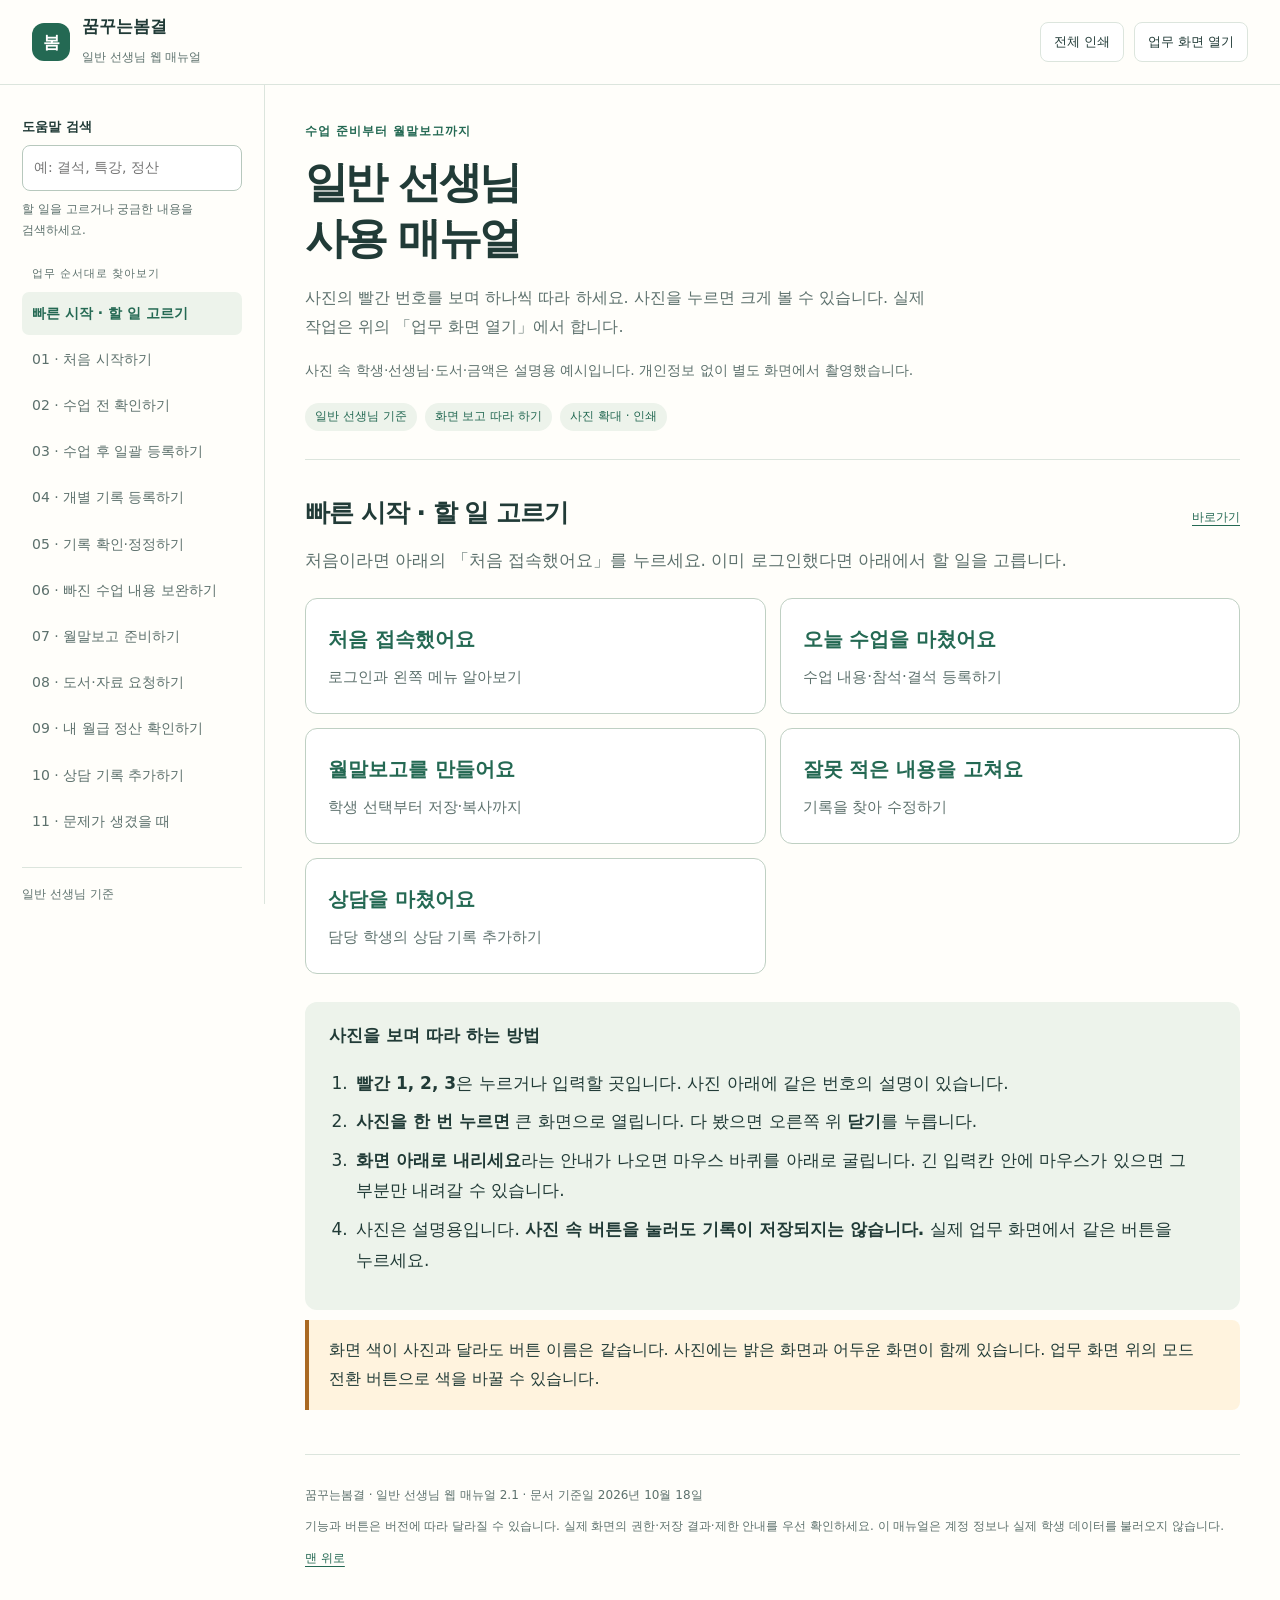
==== commit 70afe5e6: "docs: 상담 등록 및 최신 변경사항 매뉴얼 갱신" ====
--- a/templates/teacher_manual.html
+++ b/templates/teacher_manual.html
@@ -5,8 +5,8 @@
     <meta name="viewport" content="width=device-width, initial-scale=1">
     <meta name="description" content="꿈꾸는봄결 일반 선생님을 위한 웹 매뉴얼. 수업 준비, 학습 기록, 결석, 월말보고와 본인 정산 확인을 안내합니다.">
     <title>일반 선생님 웹 매뉴얼 | 꿈꾸는봄결</title>
-    <link rel="stylesheet" href="/static/css/teacher_manual.css?v=20261005-visual-3">
-    <script defer src="/static/js/teacher_manual.js?v=20261005-visual-3"></script>
+    <link rel="stylesheet" href="/static/css/teacher_manual.css?v=20261018-visual-1">
+    <script defer src="/static/js/teacher_manual.js?v=20261018-visual-1"></script>
 </head>
 <body>
 <a class="skip-link" href="#manual-main">본문으로 건너뛰기</a>
@@ -29,9 +29,10 @@
         <a href="#monthly-report">07 · 월말보고 준비하기</a>
         <a href="#material-request">08 · 도서·자료 요청하기</a>
         <a href="#payroll">09 · 내 월급 정산 확인하기</a>
-        <a href="#troubleshooting">10 · 문제가 생겼을 때</a>
+        <a href="#consultation">10 · 상담 기록 추가하기</a>
+        <a href="#troubleshooting">11 · 문제가 생겼을 때</a>
     </nav>
-    <p class="sidebar-note">일반 선생님 기준<br>문서 기준일: 2026년 10월 5일<br>버전 2.0<br><br>바로가기 주소를 복사하면 해당 도움말을 공유할 수 있습니다. 개인정보와 실제 수업 기록은 싣지 않았습니다.</p>
+    <p class="sidebar-note">일반 선생님 기준<br>문서 기준일: 2026년 10월 18일<br>버전 2.1<br><br>바로가기 주소를 복사하면 해당 도움말을 공유할 수 있습니다. 개인정보와 실제 수업 기록은 싣지 않았습니다.</p>
 </aside>
 <main id="manual-main" class="manual-main" tabindex="-1">
     <div id="manual-home" class="hero">
@@ -46,9 +47,9 @@
     <section id="quick-start" class="manual-chapter" aria-labelledby="title-quick-start">
         <div class="chapter-heading"><h2 id="title-quick-start">빠른 시작 · 할 일 고르기</h2><a class="permalink" href="#quick-start" aria-label="빠른 시작 바로가기">바로가기</a></div>
 <p class="chapter-purpose">처음이라면 아래의 「처음 접속했어요」를 누르세요. 이미 로그인했다면 아래에서 할 일을 고릅니다.</p>
-<div class="start-task-grid"><a href="#getting-started"><strong>처음 접속했어요</strong><span>로그인과 왼쪽 메뉴 알아보기</span></a><a href="#batch-record"><strong>오늘 수업을 마쳤어요</strong><span>수업 내용·참석·결석 등록하기</span></a><a href="#monthly-report"><strong>월말보고를 만들어요</strong><span>학생 선택부터 저장·복사까지</span></a><a href="#correct-record"><strong>잘못 적은 내용을 고쳐요</strong><span>기록을 찾아 수정하기</span></a></div>
+<div class="start-task-grid"><a href="#getting-started"><strong>처음 접속했어요</strong><span>로그인과 왼쪽 메뉴 알아보기</span></a><a href="#batch-record"><strong>오늘 수업을 마쳤어요</strong><span>수업 내용·참석·결석 등록하기</span></a><a href="#monthly-report"><strong>월말보고를 만들어요</strong><span>학생 선택부터 저장·복사까지</span></a><a href="#correct-record"><strong>잘못 적은 내용을 고쳐요</strong><span>기록을 찾아 수정하기</span></a><a href="#consultation"><strong>상담을 마쳤어요</strong><span>담당 학생의 상담 기록 추가하기</span></a></div>
 <div class="first-use-guide"><h3>사진을 보며 따라 하는 방법</h3><ol><li><b>빨간 1, 2, 3</b>은 누르거나 입력할 곳입니다. 사진 아래에 같은 번호의 설명이 있습니다.</li><li><b>사진을 한 번 누르면</b> 큰 화면으로 열립니다. 다 봤으면 오른쪽 위 <b>닫기</b>를 누릅니다.</li><li><b>화면 아래로 내리세요</b>라는 안내가 나오면 마우스 바퀴를 아래로 굴립니다. 긴 입력칸 안에 마우스가 있으면 그 부분만 내려갈 수 있습니다.</li><li>사진은 설명용입니다. <b>사진 속 버튼을 눌러도 기록이 저장되지는 않습니다.</b> 실제 업무 화면에서 같은 버튼을 누르세요.</li></ol></div>
-<p class="visual-warning">화면 색이 사진과 달라도 버튼 이름은 같습니다. 이 매뉴얼은 밝은 화면으로 촬영했습니다. 업무 화면 위의 모드 전환 버튼으로 색을 바꿀 수 있습니다.</p>
+<p class="visual-warning">화면 색이 사진과 달라도 버튼 이름은 같습니다. 사진에는 밝은 화면과 어두운 화면이 함께 있습니다. 업무 화면 위의 모드 전환 버튼으로 색을 바꿀 수 있습니다.</p>
 </section>
 
     <section id="getting-started" class="manual-chapter" aria-labelledby="title-getting-started">
@@ -63,10 +64,11 @@
         <p>비밀번호를 잊었거나 계정이 없으면 관리자에게 계정 발급 또는 비밀번호 초기화를 요청하세요. 비밀번호를 메시지나 화면 사진에 포함해 보내지 마세요.</p>
         <h3>화면 읽는 법</h3>
         <ul><li><strong>왼쪽 메뉴:</strong> 업무 화면을 바꿉니다. 메뉴명과 버튼명은 실제 화면에 적힌 대로 굵게 표시했습니다.</li><li><strong>검색 조건:</strong> 검색어·날짜·필터를 조합해 목록을 좁힙니다. 원하는 결과가 없으면 조건을 먼저 풀어보세요.</li><li><strong>목록과 상세:</strong> 목록에서 이름이나 상세 버튼을 누르면 자세한 정보가 나옵니다. 여러 페이지가 있으면 <b>이전</b>·<b>다음</b>으로 이동합니다.</li><li><strong>저장 안내:</strong> 저장 후 완료 또는 오류 메시지를 확인합니다. 화면에 입력한 것만으로는 저장되지 않습니다.</li></ul>
-        <h3>직접 할 수 있는 일과 요청할 일</h3>
+        <h3>창 닫기와 목록 순서</h3><p>상세 창은 <b>Esc 키</b>로 맨 위의 창부터 하나씩 닫을 수 있습니다. 저장 중이거나 닫기가 제한된 창은 닫히지 않을 수 있으며, 미저장 확인 안내가 나오면 먼저 내용을 확인하세요. Esc는 저장 버튼이 아닙니다.</p><p>상세 내용을 수정하고 목록으로 돌아오면 기존 행의 상대 순서를 유지합니다. 검색 조건·페이지·열 정렬을 직접 바꾸면 새 기준으로 정렬됩니다. 조건에서 벗어난 항목은 사라지고 새로 조회된 항목은 뒤에 붙을 수 있으며, 서버의 페이지 구성까지 고정하지는 않습니다.</p><h3>직접 할 수 있는 일과 요청할 일</h3>
         <div class="table-wrap"><table><thead><tr><th scope="col">직접 처리하는 일</th><th scope="col">관리 선생님·관리자에게 요청하세요</th></tr></thead><tbody>
             <tr><td>본인 담당 수업·학생 조회, 도서 검색</td><td>새 수업·학생 등록, 학생의 반 배정 변경</td></tr>
             <tr><td>담당 수업의 학습 기록 등록, 본인 진행 기록의 허용된 정정</td><td>기록의 학생·연결 수업·실제 진행 선생님 변경</td></tr>
+            <tr><td>현재 본인 담당 학생에게 본인 명의 상담 추가</td><td>상담 수정·삭제, 다른 선생님 명의 등록</td></tr>
             <tr><td>학생 특이사항 전용 수정, 빈 수업 내용 보완</td><td>학생 기본정보 전체 수정, 미입력 실제 진행 선생님 지정</td></tr>
             <tr><td>월말보고 작성·저장·복사, 도서·자료 등록 요청</td><td>도서 직접 등록·수정, 요청 승인·반려</td></tr>
             <tr><td>본인 월급 정산 조회, 본인 추가 청구</td><td>정산 단가 설정, 정산 제외·복원, 정산 마감</td></tr>
@@ -230,8 +232,22 @@
         <p class="related">관련: <a href="#material-request">도서·자료 요청</a><a href="#correct-record">학습 기록 정정 제한</a></p>
     </div></details><p class="chapter-return"><a href="#quick-start">다른 업무 고르기</a></p></section>
 
+    <section id="consultation" class="manual-chapter" aria-labelledby="title-consultation">
+<div class="chapter-heading"><h2 id="title-consultation">10 · 상담 기록 추가하기</h2><a class="permalink" href="#consultation" aria-label="상담 기록 추가 바로가기">바로가기</a></div>
+<p class="chapter-purpose">현재 본인 담당 수업에 배정된 학생에게 본인 명의로 상담을 추가합니다.</p>
+<p class="menu-path"><strong>들어가는 곳</strong> 학생 검색 &amp; 상세 조회 → 학생 이름 → 상담 기록</p>
+<div class="visual-walkthrough"><article class="visual-step"><header class="visual-step-heading"><span class="visual-step-order">1</span><h3>학생을 확인하고 상담 내용을 입력합니다</h3></header><div class="visual-step-body"><figure><button type="button" class="manual-image" data-manual-image aria-label="상담 입력 사진 크게 보기"><img src="/static/images/manual/33-consultation-form.png" width="856" height="447" alt="가상 학생 상담 입력 예시: 1 날짜, 2 소요 시간, 3 본인 명의, 4 내용, 5 추가 버튼" loading="lazy" decoding="async"><span class="image-open-label">사진 크게 보기</span></button><noscript><a href="/static/images/manual/33-consultation-form.png" target="_blank" rel="noopener">원본 사진 열기</a></noscript></figure><ol class="picture-actions">
+<li><span class="picture-number" aria-hidden="true">1</span><div><b>상담 날짜</b>를 실제 상담한 날로 맞춥니다.</div></li>
+<li><span class="picture-number" aria-hidden="true">2</span><div><b>소요 시간 (분)</b>에 1~1440 사이의 정수를 입력합니다. 30분이면 30을 적습니다.</div></li>
+<li><span class="picture-number" aria-hidden="true">3</span><div><b>상담 선생님</b>은 본인으로 고정됩니다. 다른 선생님 명의로 바꿀 수 없습니다.</div></li>
+<li><span class="picture-number" aria-hidden="true">4</span><div><b>상담 내용</b>에 주제·논의한 내용·후속 조치를 적습니다. 교육에 필요하지 않은 개인정보는 넣지 않습니다.</div></li>
+<li><span class="picture-number" aria-hidden="true">5</span><div><b>상담 기록 추가</b>를 한 번 누릅니다. 아래 목록에 날짜·분·본인 이름·내용이 나타나고 상담 건수가 늘었는지 확인합니다.</div></li>
+</ol></div></article></div>
+<p class="visual-warning">입력란이 없으면 현재 담당 학생인지 관리 선생님에게 확인을 요청하세요. 일반 선생님은 상담을 추가할 수 있지만, 저장한 상담의 수정·삭제는 관리 선생님에게 요청합니다.</p>
+<details class="reference-details"><summary>글로 된 설명·주의사항 보기</summary><div class="reference-body"><h3>등록 제한과 정산 확인</h3><ul><li>저장할 때도 현재 담당 수업 배정과 본인 명의를 다시 확인합니다. 입력 중 담당 관계가 바뀌었다면 저장이 거부될 수 있습니다.</li><li>상담일이 속한 본인 정산월이 마감되었다면 추가할 수 없습니다. 다른 날짜로 바꾸어 우회하지 말고 확인을 요청하세요.</li><li>상담은 건당 단가로 계산합니다. 소요 시간은 기록용이며 시간에 비례해 금액을 늘리지 않습니다. <b>단가 미설정</b>은 저장 실패나 0원 확정이 아니므로 관리 선생님에게 단가 확인을 요청합니다.</li><li>저장 오류가 나면 입력을 보관하고 안내를 확인합니다. 응답이 불확실할 때는 같은 상담을 반복 등록하지 말고 목록을 먼저 확인하세요.</li></ul><p class="related">관련: <a href="#prepare">학생 찾기</a><a href="#payroll">내 상담 정산 확인하기</a></p></div></details><p class="chapter-return"><a href="#quick-start">다른 업무 고르기</a></p></section>
+
     <section id="troubleshooting" class="manual-chapter" aria-labelledby="title-troubleshooting">
-        <div class="chapter-heading"><h2 id="title-troubleshooting">10 · 문제가 생겼을 때</h2><a class="permalink" href="#troubleshooting" aria-label="문제 해결 바로가기">바로가기</a></div>
+        <div class="chapter-heading"><h2 id="title-troubleshooting">11 · 문제가 생겼을 때</h2><a class="permalink" href="#troubleshooting" aria-label="문제 해결 바로가기">바로가기</a></div>
 <p class="chapter-purpose">오류 문구를 읽고 아래에서 해당하는 상황을 찾아보세요. 해결되지 않으면 이 장 끝의 양식으로 관리 선생님에게 문의하세요.</p>
 
 <div class="visual-walkthrough"><article class="visual-step"><header class="visual-step-heading"><span class="visual-step-order">1</span><h3>삭제창을 잘못 열었다면 취소합니다</h3></header><div class="visual-step-body"><figure><button type="button" class="manual-image" data-manual-image aria-label="삭제창을 잘못 열었다면 취소합니다 사진 크게 보기"><img src="/static/images/manual/31-delete-warning.png" width="796" height="443" alt="삭제창을 잘못 열었다면 취소합니다: 빨간 번호로 누를 곳을 표시한 예시 화면" loading="lazy" decoding="async"><span class="image-open-label">사진 크게 보기</span></button><noscript><a href="/static/images/manual/31-delete-warning.png" target="_blank" rel="noopener">원본 사진 열기</a></noscript></figure><ol class="picture-actions"><li><span class="picture-number" aria-hidden="true">1</span><div>이 칸은 정말 삭제할 때만 확인 문구를 적는 곳입니다. 단순히 내용을 고치려던 것이라면 입력하지 마세요.</div></li><li><span class="picture-number" aria-hidden="true">2</span><div><b>취소</b>를 눌러 돌아갑니다. 기록을 삭제하면 화면에서 복구할 수 없습니다.</div></li></ol></div></article></div>
@@ -250,7 +266,7 @@
         <div class="example">사용한 메뉴:<br>학생·수업:<br>학습일 또는 정산월:<br>기록 번호 또는 요청 번호:<br>하려던 작업:<br>화면에 표시된 오류·제한 문구:<br>원하는 정정 내용:<br>이미 확인한 사항:</div>
         <p>화면 사진을 보낼 때에는 관계없는 학생 정보와 연락처를 가리고, 비밀번호는 절대 포함하지 마세요. 삭제·학생 이동·과거 수업 연결처럼 영향이 큰 변경은 어느 기록을 어떻게 바꿔야 하는지 정확히 알려주세요.</p>
     <p class="chapter-return"><a href="#quick-start">다른 업무 고르기</a></p></section>
-    <footer class="manual-footer"><p>꿈꾸는봄결 · 일반 선생님 웹 매뉴얼 2.0 · 문서 기준일 2026년 10월 5일</p><p>기능과 버튼은 버전에 따라 달라질 수 있습니다. 실제 화면의 권한·저장 결과·제한 안내를 우선 확인하세요. 이 매뉴얼은 계정 정보나 실제 학생 데이터를 불러오지 않습니다.</p><a href="#manual-home">맨 위로</a></footer>
+    <footer class="manual-footer"><p>꿈꾸는봄결 · 일반 선생님 웹 매뉴얼 2.1 · 문서 기준일 2026년 10월 18일</p><p>기능과 버튼은 버전에 따라 달라질 수 있습니다. 실제 화면의 권한·저장 결과·제한 안내를 우선 확인하세요. 이 매뉴얼은 계정 정보나 실제 학생 데이터를 불러오지 않습니다.</p><a href="#manual-home">맨 위로</a></footer>
 </main>
 </div>
 <dialog id="manual-image-dialog" aria-labelledby="manual-image-title"><div class="image-dialog-toolbar"><h2 id="manual-image-title">화면 크게 보기</h2><div><button id="manual-image-fit" type="button" class="button">전체 보기</button><button id="manual-image-original" type="button" class="button">원본 크기</button><button id="manual-image-close" type="button" class="button">닫기</button></div></div><p class="image-dialog-help">작은 글씨는 「원본 크기」로 보세요. 사진이 크면 아래·옆으로 움직여 볼 수 있습니다.</p><div class="image-dialog-canvas"><img id="manual-image-expanded" alt=""></div></dialog>
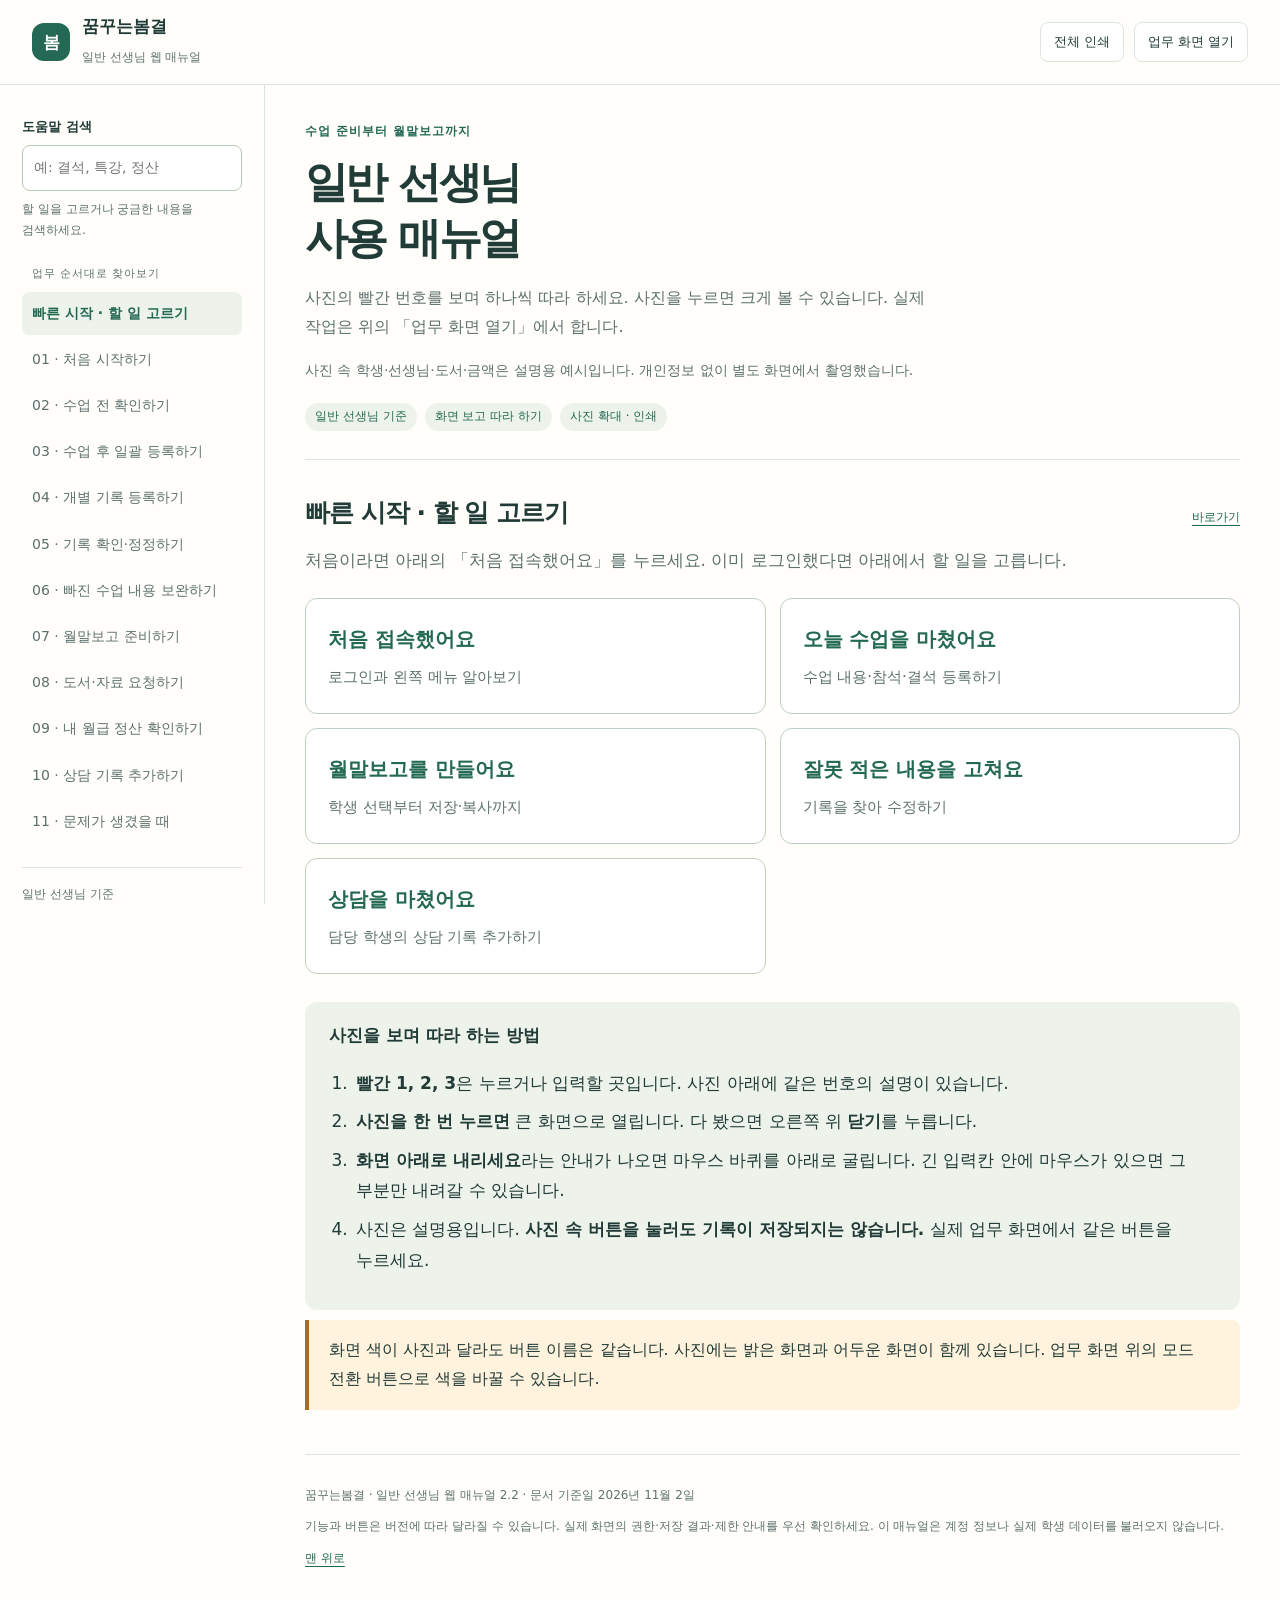
==== commit a3396641: "docs: 일반 선생님 매뉴얼 2.2 - 학습 일자 미래 등록 제한 안내" ====
--- a/templates/teacher_manual.html
+++ b/templates/teacher_manual.html
@@ -5,8 +5,8 @@
     <meta name="viewport" content="width=device-width, initial-scale=1">
     <meta name="description" content="꿈꾸는봄결 일반 선생님을 위한 웹 매뉴얼. 수업 준비, 학습 기록, 결석, 월말보고와 본인 정산 확인을 안내합니다.">
     <title>일반 선생님 웹 매뉴얼 | 꿈꾸는봄결</title>
-    <link rel="stylesheet" href="/static/css/teacher_manual.css?v=20261018-visual-1">
-    <script defer src="/static/js/teacher_manual.js?v=20261018-visual-1"></script>
+    <link rel="stylesheet" href="/static/css/teacher_manual.css?v=20261102-future-day-limit">
+    <script defer src="/static/js/teacher_manual.js?v=20261102-future-day-limit"></script>
 </head>
 <body>
 <a class="skip-link" href="#manual-main">본문으로 건너뛰기</a>
@@ -32,7 +32,7 @@
         <a href="#consultation">10 · 상담 기록 추가하기</a>
         <a href="#troubleshooting">11 · 문제가 생겼을 때</a>
     </nav>
-    <p class="sidebar-note">일반 선생님 기준<br>문서 기준일: 2026년 10월 18일<br>버전 2.1<br><br>바로가기 주소를 복사하면 해당 도움말을 공유할 수 있습니다. 개인정보와 실제 수업 기록은 싣지 않았습니다.</p>
+    <p class="sidebar-note">일반 선생님 기준<br>문서 기준일: 2026년 11월 2일<br>버전 2.2<br><br>바로가기 주소를 복사하면 해당 도움말을 공유할 수 있습니다. 개인정보와 실제 수업 기록은 싣지 않았습니다.</p>
 </aside>
 <main id="manual-main" class="manual-main" tabindex="-1">
     <div id="manual-home" class="hero">
@@ -105,7 +105,7 @@
 <p class="menu-path"><strong>들어가는 곳</strong> 학습 이력 일괄 등록</p>
 <p class="visual-warning">결석 학생은 <b>참석 체크를 해제</b>합니다. 수업 자체를 하지 않은 날만 <b>휴강으로 등록</b>을 사용하세요.</p><div class="visual-walkthrough"><article class="visual-step"><header class="visual-step-heading"><span class="visual-step-order">1</span><h3>담당 수업을 고르고 도서를 찾습니다</h3></header><div class="visual-step-body"><figure><button type="button" class="manual-image" data-manual-image aria-label="담당 수업을 고르고 도서를 찾습니다 사진 크게 보기"><img src="/static/images/manual/04-batch-start.png" width="1156" height="731" alt="담당 수업을 고르고 도서를 찾습니다: 빨간 번호로 누를 곳을 표시한 예시 화면" loading="lazy" decoding="async"><span class="image-open-label">사진 크게 보기</span></button><noscript><a href="/static/images/manual/04-batch-start.png" target="_blank" rel="noopener">원본 사진 열기</a></noscript></figure><ol class="picture-actions"><li><span class="picture-number" aria-hidden="true">1</span><div><b>일괄 등록할 수업 선택</b> 옆 화살표를 눌러 담당 수업을 고릅니다.</div></li><li><span class="picture-number" aria-hidden="true">2</span><div>아래로 내려 <b>도서 검색</b>을 누릅니다.</div></li></ol></div></article>
 <article class="visual-step"><header class="visual-step-heading"><span class="visual-step-order">2</span><h3>책을 선택한 뒤 선택 완료를 누릅니다</h3></header><div class="visual-step-body"><figure><button type="button" class="manual-image" data-manual-image aria-label="책을 선택한 뒤 선택 완료를 누릅니다 사진 크게 보기"><img src="/static/images/manual/05-book-picker.png" width="1216" height="796" alt="책을 선택한 뒤 선택 완료를 누릅니다: 빨간 번호로 누를 곳을 표시한 예시 화면" loading="lazy" decoding="async"><span class="image-open-label">사진 크게 보기</span></button><noscript><a href="/static/images/manual/05-book-picker.png" target="_blank" rel="noopener">원본 사진 열기</a></noscript></figure><ol class="picture-actions"><li><span class="picture-number" aria-hidden="true">1</span><div>책 제목의 일부를 입력해 찾습니다.</div></li><li><span class="picture-number" aria-hidden="true">2</span><div>책 오른쪽의 <b>선택</b>을 누릅니다. 선택한 책은 버튼이 <b>해제</b>로 바뀝니다.</div></li><li><span class="picture-number" aria-hidden="true">3</span><div>창 아래의 <b>선택 완료</b>를 누릅니다. 아직 학습 기록을 저장한 것은 아닙니다.</div></li></ol></div></article>
-<article class="visual-step"><header class="visual-step-heading"><span class="visual-step-order">3</span><h3>실제로 수업한 날짜를 넣습니다</h3></header><div class="visual-step-body"><figure><button type="button" class="manual-image" data-manual-image aria-label="실제로 수업한 날짜를 넣습니다 사진 크게 보기"><img src="/static/images/manual/06-batch-date.png" width="539" height="104" alt="실제로 수업한 날짜를 넣습니다: 빨간 번호로 누를 곳을 표시한 예시 화면" loading="lazy" decoding="async"><span class="image-open-label">사진 크게 보기</span></button><noscript><a href="/static/images/manual/06-batch-date.png" target="_blank" rel="noopener">원본 사진 열기</a></noscript></figure><ol class="picture-actions"><li><span class="picture-number" aria-hidden="true">1</span><div><b>학습 일자</b>를 확인합니다. 지난 수업을 적을 때는 오늘 날짜를 그대로 두지 마세요.</div></li></ol></div></article>
+<article class="visual-step"><header class="visual-step-heading"><span class="visual-step-order">3</span><h3>실제로 수업한 날짜를 넣습니다</h3></header><div class="visual-step-body"><figure><button type="button" class="manual-image" data-manual-image aria-label="실제로 수업한 날짜를 넣습니다 사진 크게 보기"><img src="/static/images/manual/06-batch-date.png" width="539" height="104" alt="실제로 수업한 날짜를 넣습니다: 빨간 번호로 누를 곳을 표시한 예시 화면" loading="lazy" decoding="async"><span class="image-open-label">사진 크게 보기</span></button><noscript><a href="/static/images/manual/06-batch-date.png" target="_blank" rel="noopener">원본 사진 열기</a></noscript></figure><ol class="picture-actions"><li><span class="picture-number" aria-hidden="true">1</span><div><b>학습 일자</b>를 확인합니다. 지난 수업을 적을 때는 오늘 날짜를 그대로 두지 마세요. 오늘(한국 시간) 이후 날짜는 고를 수 없습니다.</div></li></ol></div></article>
 <article class="visual-step"><header class="visual-step-heading"><span class="visual-step-order">4</span><h3>수업 내용을 적습니다</h3></header><div class="visual-step-body"><figure><button type="button" class="manual-image" data-manual-image aria-label="수업 내용을 적습니다 사진 크게 보기"><img src="/static/images/manual/07-batch-content.png" width="429" height="180" alt="수업 내용을 적습니다: 빨간 번호로 누를 곳을 표시한 예시 화면" loading="lazy" decoding="async"><span class="image-open-label">사진 크게 보기</span></button><noscript><a href="/static/images/manual/07-batch-content.png" target="_blank" rel="noopener">원본 사진 열기</a></noscript></figure><ol class="picture-actions"><li><span class="picture-number" aria-hidden="true">1</span><div>화면을 아래로 내려 <b>수업 내용</b>에 진행한 활동을 적습니다. 참석 학생 모두에게 같은 내용이 저장됩니다.</div></li></ol></div></article>
 <article class="visual-step"><header class="visual-step-heading"><span class="visual-step-order">5</span><h3>참석·결석을 확인하고 등록합니다</h3></header><div class="visual-step-body"><figure><button type="button" class="manual-image" data-manual-image aria-label="참석·결석을 확인하고 등록합니다 사진 크게 보기"><img src="/static/images/manual/08-batch-attendance.png" width="1096" height="548" alt="참석·결석을 확인하고 등록합니다: 빨간 번호로 누를 곳을 표시한 예시 화면" loading="lazy" decoding="async"><span class="image-open-label">사진 크게 보기</span></button><noscript><a href="/static/images/manual/08-batch-attendance.png" target="_blank" rel="noopener">원본 사진 열기</a></noscript></figure><ol class="picture-actions"><li><span class="picture-number" aria-hidden="true">1</span><div>학생별 <b>참석</b> 체크를 확인합니다. 결석한 학생은 체크를 없앱니다. 특강 수업만 옆의 <b>특강</b>을 체크하세요.</div></li><li><span class="picture-number" aria-hidden="true">2</span><div>결석 학생 아래에 나타난 칸에 사유를 적습니다. 사유가 없으면 비워 두어도 됩니다.</div></li><li><span class="picture-number" aria-hidden="true">3</span><div>학생·날짜·도서를 다시 확인한 뒤 <b>선택 학생 학습 기록 일괄 등록</b>을 한 번 누릅니다.</div></li></ol></div></article>
 <article class="visual-step"><header class="visual-step-heading"><span class="visual-step-order">6</span><h3>완료 안내가 나왔는지 확인합니다</h3></header><div class="visual-step-body"><figure><button type="button" class="manual-image" data-manual-image aria-label="완료 안내가 나왔는지 확인합니다 사진 크게 보기"><img src="/static/images/manual/09-batch-success.png" width="1096" height="204" alt="완료 안내가 나왔는지 확인합니다: 빨간 번호로 누를 곳을 표시한 예시 화면" loading="lazy" decoding="async"><span class="image-open-label">사진 크게 보기</span></button><noscript><a href="/static/images/manual/09-batch-success.png" target="_blank" rel="noopener">원본 사진 열기</a></noscript></figure><ol class="picture-actions"><li><span class="picture-number" aria-hidden="true">1</span><div><b>등록 완료</b>와 <b>결석 사유 저장 완료</b>를 확인합니다. 오류가 나면 같은 버튼을 계속 누르지 말고 먼저 저장 여부를 조회하세요.</div></li></ol></div></article></div><details class="reference-details"><summary>글로 된 설명·주의사항 보기</summary><div class="reference-body">
@@ -115,7 +115,7 @@
         <ol class="steps">
             <li><b>일괄 등록할 수업 선택</b>에서 본인 수업을 고릅니다. 표시된 수업 정보와 수강 학생을 확인합니다.</li>
             <li>예정 도서 목록이나 <b>도서 검색</b>에서 실제 사용한 도서를 선택합니다. 여러 권을 사용했다면 선택한 도서 목록을 모두 확인합니다.</li>
-            <li><b>학습 일자</b>를 실제 수업일로 맞춥니다. 달력에 표시된 기존 이력과 휴강 일정도 확인합니다.</li>
+            <li><b>학습 일자</b>를 실제 수업일로 맞춥니다. 달력에 표시된 기존 이력과 휴강 일정도 확인합니다. 학습 일자는 오늘(한국 시간)까지만 고를 수 있고, 달력에서 오늘 이후 날짜는 선택할 수 없습니다.</li>
             <li><b>수업 내용</b>에 진행한 활동을 입력합니다. 이 내용은 참석 학생 모두의 기록에 저장됩니다. 학생별 메모는 학생 목록의 <b>메모</b> 열에서 <b>추가</b>를 눌러 적습니다. 개인별 민감한 내용을 공통 수업 내용에 넣지 않습니다.</li>
             <li>학생별 <b>참석</b>과 <b>특강</b>을 확인합니다. 반 설정에 따라 특강에 미리 체크되어 있을 수 있습니다. 당일 수업과 맞는지 확인하세요.</li>
             <li>결석 학생은 <b>참석</b> 체크를 해제하고 필요하면 결석 사유를 입력합니다. 전원 결석일 때에는 도서를 선택하지 않아도 됩니다.</li>
@@ -136,10 +136,10 @@
 <div class="visual-walkthrough"><article class="visual-step"><header class="visual-step-heading"><span class="visual-step-order">1</span><h3>담당 수업을 고르고 학생을 찾습니다</h3></header><div class="visual-step-body"><figure><button type="button" class="manual-image" data-manual-image aria-label="담당 수업을 고르고 학생을 찾습니다 사진 크게 보기"><img src="/static/images/manual/27-individual-start.png" width="796" height="711" alt="담당 수업을 고르고 학생을 찾습니다: 빨간 번호로 누를 곳을 표시한 예시 화면" loading="lazy" decoding="async"><span class="image-open-label">사진 크게 보기</span></button><noscript><a href="/static/images/manual/27-individual-start.png" target="_blank" rel="noopener">원본 사진 열기</a></noscript></figure><ol class="picture-actions"><li><span class="picture-number" aria-hidden="true">1</span><div><b>담당 수업</b> 옆 화살표를 눌러 수업을 고릅니다. 회색으로 표시된 다른 항목은 그대로 둡니다.</div></li><li><span class="picture-number" aria-hidden="true">2</span><div><b>학생 검색</b>을 누릅니다.</div></li></ol></div></article>
 <article class="visual-step"><header class="visual-step-heading"><span class="visual-step-order">2</span><h3>학생을 선택합니다</h3></header><div class="visual-step-body"><figure><button type="button" class="manual-image" data-manual-image aria-label="학생을 선택합니다 사진 크게 보기"><img src="/static/images/manual/28-student-picker.png" width="696" height="676" alt="학생을 선택합니다: 빨간 번호로 누를 곳을 표시한 예시 화면" loading="lazy" decoding="async"><span class="image-open-label">사진 크게 보기</span></button><noscript><a href="/static/images/manual/28-student-picker.png" target="_blank" rel="noopener">원본 사진 열기</a></noscript></figure><ol class="picture-actions"><li><span class="picture-number" aria-hidden="true">1</span><div>학생 이름으로 찾을 수 있습니다.</div></li><li><span class="picture-number" aria-hidden="true">2</span><div>기록을 남길 학생의 <b>선택</b>을 누릅니다. 선택한 학생은 <b>선택됨</b>으로 표시됩니다.</div></li><li><span class="picture-number" aria-hidden="true">3</span><div>아래의 인원을 확인하고 <b>선택 완료</b>를 누릅니다.</div></li></ol></div></article>
 <article class="visual-step"><header class="visual-step-heading"><span class="visual-step-order">3</span><h3>아래로 내려 도서를 고릅니다</h3></header><div class="visual-step-body"><figure><button type="button" class="manual-image" data-manual-image aria-label="아래로 내려 도서를 고릅니다 사진 크게 보기"><img src="/static/images/manual/32-individual-book.png" width="736" height="298" alt="아래로 내려 도서를 고릅니다: 빨간 번호로 누를 곳을 표시한 예시 화면" loading="lazy" decoding="async"><span class="image-open-label">사진 크게 보기</span></button><noscript><a href="/static/images/manual/32-individual-book.png" target="_blank" rel="noopener">원본 사진 열기</a></noscript></figure><ol class="picture-actions"><li><span class="picture-number" aria-hidden="true">1</span><div><b>도서 검색</b>을 눌러 책을 선택하고 <b>선택 완료</b>를 누릅니다. 선택한 책 이름이 아래에 나타나는지 확인하세요.</div></li></ol></div></article>
-<article class="visual-step"><header class="visual-step-heading"><span class="visual-step-order">4</span><h3>날짜와 내용을 넣고 저장합니다</h3></header><div class="visual-step-body"><figure><button type="button" class="manual-image" data-manual-image aria-label="날짜와 내용을 넣고 저장합니다 사진 크게 보기"><img src="/static/images/manual/29-individual-save.png" width="796" height="822" alt="날짜와 내용을 넣고 저장합니다: 빨간 번호로 누를 곳을 표시한 예시 화면" loading="lazy" decoding="async"><span class="image-open-label">사진 크게 보기</span></button><noscript><a href="/static/images/manual/29-individual-save.png" target="_blank" rel="noopener">원본 사진 열기</a></noscript></figure><ol class="picture-actions"><li><span class="picture-number" aria-hidden="true">1</span><div><b>학습 일자</b>를 확인합니다. 특강일 때만 아래의 <b>특강 수업입니다</b>를 체크합니다.</div></li><li><span class="picture-number" aria-hidden="true">2</span><div><b>수업 내용</b>을 적습니다. 추가로 남길 말은 아래 <b>수업 내용 메모</b>에 적습니다.</div></li><li><span class="picture-number" aria-hidden="true">3</span><div><b>새 학습 기록 수록하기</b>를 누릅니다. 완료 안내가 나오면 학습 기록 검색에서 확인하세요.</div></li></ol></div></article></div><details class="reference-details"><summary>글로 된 설명·주의사항 보기</summary><div class="reference-body">
-
-
-        <ol class="steps"><li><b>담당 수업</b>을 먼저 고릅니다. 일반 선생님은 본인 담당 수업을 연결해야 합니다.</li><li><b>학생 검색</b>으로 대상 학생을 선택합니다. 여러 학생을 선택할 수 있으므로 선택 목록을 확인하세요.</li><li><b>도서 검색</b>으로 사용한 도서를 선택합니다. 최근 수업 도서가 보이면 실제 사용할 도서가 맞는지 확인합니다.</li><li><b>학습 일자</b>를 입력하고, 특강이면 <b>특강 수업입니다</b>를 체크합니다.</li><li><b>수업 내용</b>과 필요한 <b>수업 내용 메모</b>를 입력합니다.</li><li><b>새 학습 기록 수록하기</b>를 누르고 처리 결과를 확인합니다. 학습 기록 검색에서 대상 날짜와 학생으로 다시 조회합니다.</li></ol>
+<article class="visual-step"><header class="visual-step-heading"><span class="visual-step-order">4</span><h3>날짜와 내용을 넣고 저장합니다</h3></header><div class="visual-step-body"><figure><button type="button" class="manual-image" data-manual-image aria-label="날짜와 내용을 넣고 저장합니다 사진 크게 보기"><img src="/static/images/manual/29-individual-save.png" width="796" height="822" alt="날짜와 내용을 넣고 저장합니다: 빨간 번호로 누를 곳을 표시한 예시 화면" loading="lazy" decoding="async"><span class="image-open-label">사진 크게 보기</span></button><noscript><a href="/static/images/manual/29-individual-save.png" target="_blank" rel="noopener">원본 사진 열기</a></noscript></figure><ol class="picture-actions"><li><span class="picture-number" aria-hidden="true">1</span><div><b>학습 일자</b>를 확인합니다. 특강일 때만 아래의 <b>특강 수업입니다</b>를 체크합니다. 오늘(한국 시간) 이후 날짜는 넣을 수 없습니다.</div></li><li><span class="picture-number" aria-hidden="true">2</span><div><b>수업 내용</b>을 적습니다. 추가로 남길 말은 아래 <b>수업 내용 메모</b>에 적습니다.</div></li><li><span class="picture-number" aria-hidden="true">3</span><div><b>새 학습 기록 수록하기</b>를 누릅니다. 완료 안내가 나오면 학습 기록 검색에서 확인하세요.</div></li></ol></div></article></div><details class="reference-details"><summary>글로 된 설명·주의사항 보기</summary><div class="reference-body">
+
+
+        <ol class="steps"><li><b>담당 수업</b>을 먼저 고릅니다. 일반 선생님은 본인 담당 수업을 연결해야 합니다.</li><li><b>학생 검색</b>으로 대상 학생을 선택합니다. 여러 학생을 선택할 수 있으므로 선택 목록을 확인하세요.</li><li><b>도서 검색</b>으로 사용한 도서를 선택합니다. 최근 수업 도서가 보이면 실제 사용할 도서가 맞는지 확인합니다.</li><li><b>학습 일자</b>를 입력하고, 특강이면 <b>특강 수업입니다</b>를 체크합니다. 학습 일자는 오늘(한국 시간)까지만 입력할 수 있습니다.</li><li><b>수업 내용</b>과 필요한 <b>수업 내용 메모</b>를 입력합니다.</li><li><b>새 학습 기록 수록하기</b>를 누르고 처리 결과를 확인합니다. 학습 기록 검색에서 대상 날짜와 학생으로 다시 조회합니다.</li></ol>
         <div class="callout warning"><strong>여러 학생·도서를 고를 때에는 대상을 한 번 더 확인하세요.</strong>선택한 학생과 도서의 조합마다 기록이 생깁니다. 학생별 내용이 다르면 나누어 등록하세요. 이미 등록한 기록이나 정산이 마감된 월은 등록이 제한될 수 있습니다.</div>
         <p>일반 선생님은 다른 사람을 실제 진행 선생님으로 지정하거나 담당 수업 밖의 학생을 임의로 등록하지 않습니다. 대강 등으로 실제 수업과 명단이 다르면 관리 선생님에게 수업 연결을 먼저 확인받으세요.</p>
         <p class="related">관련: <a href="#batch-record">결석·휴강 입력</a><a href="#correct-record">기록 검색·정정</a></p>
@@ -155,7 +155,7 @@
 
 
         <h3>검색하고 상세 확인하기</h3><ol class="steps"><li>학생 이름, 도서 제목 또는 저자 등의 검색어를 입력합니다.</li><li><b>학습 일자 필터</b>에 월 또는 날짜를 입력합니다. 예: <b>2026-10</b>, <b>2026-10-05</b>.</li><li><b>검색</b>을 누른 뒤 대상 행의 <b>상세</b>를 엽니다. 찾지 못하면 <b>필터 초기화</b>로 조건을 풀어 다시 조회합니다.</li></ol>
-        <h3>기록 수정하기</h3><ol class="steps"><li>학생·날짜·도서와 기록 번호를 확인한 뒤 상세창의 <b>수정</b>을 누릅니다.</li><li>학습 수행 일자, 도서, 특강 수업, 수업 내용, 수업 내용 메모 중 필요한 항목만 고칩니다.</li><li><b>변경사항 저장</b>을 누릅니다. 날짜만 고칠 때에는 상세창의 <b>일자 저장</b>을 사용할 수도 있습니다.</li><li>저장 후 상세 내용과 목록을 확인합니다. 이전에 저장한 월말보고 문구도 따로 확인하세요.</li></ol>
+        <h3>기록 수정하기</h3><ol class="steps"><li>학생·날짜·도서와 기록 번호를 확인한 뒤 상세창의 <b>수정</b>을 누릅니다.</li><li>학습 수행 일자, 도서, 특강 수업, 수업 내용, 수업 내용 메모 중 필요한 항목만 고칩니다. 학습 수행 일자도 오늘(한국 시간)까지만 저장됩니다.</li><li><b>변경사항 저장</b>을 누릅니다. 날짜만 고칠 때에는 상세창의 <b>일자 저장</b>을 사용할 수도 있습니다.</li><li>저장 후 상세 내용과 목록을 확인합니다. 이전에 저장한 월말보고 문구도 따로 확인하세요.</li></ol>
         <div class="callout"><strong>수정 권한은 실제 진행 선생님을 기준으로 판단합니다.</strong>실제 진행 선생님이 비어 있으면 연결 수업의 담당 선생님을 기준으로 확인합니다. 등록자이거나 현재 학생의 담당자라는 이유만으로 수정 권한이 생기지는 않습니다. 누가 진행했는지 확인할 수 없거나 다른 선생님의 기록이면 관리 선생님에게 요청하세요.</div>
         <p>학생·연결 수업·실제 진행 선생님·정산 연결은 일반 선생님이 변경할 수 없습니다. 확정 정산에 포함된 기록이나 정산이 마감된 월의 기록은 수정이 제한됩니다. 날짜를 바꾸려는 월의 정산이 마감됐을 때도 마찬가지입니다. 상세창의 제한 사유를 확인하세요.</p>
         <h3>잘못 등록한 기록 삭제하기</h3><p>한 건은 상세창에서 <b>학습 기록 삭제</b>를 누르고 확인창의 대상과 안내를 확인합니다. 여러 건을 지울 때에는 아래 순서를 따르세요.</p>
@@ -256,6 +256,7 @@
         <details><summary>저장 버튼을 눌렀는데 응답이 없거나 오류가 났어요.</summary><p>버튼을 반복해서 누르지 마세요. 오류 문구를 확인하고, 입력 내용은 안전한 곳에 잠시 보관합니다. 목록이나 저장 이력을 다시 조회해 이미 처리되었는지 확인한 뒤 다시 시도합니다. 로그인 만료라면 재로그인 후 상태를 확인합니다. 화면만 새로고침하면 미저장 내용이 사라질 수 있습니다.</p></details>
         <details><summary>학습 기록의 수정·삭제 버튼이 없어요.</summary><p>본인 진행 기록인지, 실제 진행 선생님 또는 연결 수업의 담당자 정보가 있는지, 정산이 마감되었는지 확인합니다. 등록자나 현재 반 담당자라는 이유만으로 수정할 수 있는 것은 아닙니다. 상세창의 제한 안내와 기록 번호를 관리 선생님에게 전달하세요.</p></details>
         <details><summary>중복 기록 또는 휴강·결석 충돌 안내가 나와요.</summary><p>같은 학생·날짜·도서의 기존 학습 기록을 검색하고 해당 수업의 결석·휴강도 확인합니다. 오류를 피하려고 날짜나 학생을 다른 값으로 바꾸지 마세요. 잘못된 기존 기록을 확인한 뒤 정정하고, 직접 처리할 수 없는 결석·휴강 정정은 관리 선생님에게 요청합니다.</p></details>
+        <details><summary>미래 날짜로 등록할 수 없어요.</summary><p>학습 이력은 실제로 진행한 수업의 기록이라 오늘(한국 시간)까지만 등록할 수 있습니다. 날짜 입력칸에서 오늘 이후는 고를 수 없고, 일괄 등록 달력에서도 오늘 이후 날짜가 흐리게 표시되며 눌러도 선택되지 않습니다. 다음 수업 기록은 수업이 끝난 뒤에 등록하고, 미리 일정만 잠아둘 때는 <b>휴강으로 등록</b>을 사용합니다.</p></details>
         <details><summary>표시등은 미입력인데 보완할 수 있는 기록이 없어요.</summary><p>표시등은 학생 전체 기간의 입력 현황입니다. 다른 선생님의 기록, 담당자를 확인할 수 없는 기록, 마감 기록이 포함될 수 있습니다. 일반 선생님은 허용된 본인 기록의 빈 수업 내용만 채울 수 있으며 실제 진행 선생님 지정은 할 수 없습니다.</p></details>
         <details><summary>보완 저장 중 화면이 오래되었거나 다른 사람이 수정했다는 안내가 나와요.</summary><p>작성한 내용을 따로 보관한 뒤 최신 목록을 불러옵니다. 이미 내용이 채워졌는지, 담당·수업 정보가 바뀌었는지 확인합니다. 기존 내용을 덮어쓰려 하지 말고, 여전히 비어 있고 수정 가능한 행만 다시 확인·저장하세요.</p></details>
         <details><summary>월말보고에 기록이나 결석이 빠져 있어요.</summary><p>학생, 학습 시작일·종료일, 선택 체크 상태를 확인합니다. 전체 기록 불러오기를 눌러 원본 기록이 있는지도 확인하세요. 결석은 별도로 등록된 내역만 표시되며 옛 결석을 자동으로 추정하지 않습니다. 저장한 예전 문구도 원본 변경을 자동 반영하지 않으므로 재확인해야 합니다.</p></details>
@@ -266,7 +267,7 @@
         <div class="example">사용한 메뉴:<br>학생·수업:<br>학습일 또는 정산월:<br>기록 번호 또는 요청 번호:<br>하려던 작업:<br>화면에 표시된 오류·제한 문구:<br>원하는 정정 내용:<br>이미 확인한 사항:</div>
         <p>화면 사진을 보낼 때에는 관계없는 학생 정보와 연락처를 가리고, 비밀번호는 절대 포함하지 마세요. 삭제·학생 이동·과거 수업 연결처럼 영향이 큰 변경은 어느 기록을 어떻게 바꿔야 하는지 정확히 알려주세요.</p>
     <p class="chapter-return"><a href="#quick-start">다른 업무 고르기</a></p></section>
-    <footer class="manual-footer"><p>꿈꾸는봄결 · 일반 선생님 웹 매뉴얼 2.1 · 문서 기준일 2026년 10월 18일</p><p>기능과 버튼은 버전에 따라 달라질 수 있습니다. 실제 화면의 권한·저장 결과·제한 안내를 우선 확인하세요. 이 매뉴얼은 계정 정보나 실제 학생 데이터를 불러오지 않습니다.</p><a href="#manual-home">맨 위로</a></footer>
+    <footer class="manual-footer"><p>꿈꾸는봄결 · 일반 선생님 웹 매뉴얼 2.2 · 문서 기준일 2026년 11월 2일</p><p>기능과 버튼은 버전에 따라 달라질 수 있습니다. 실제 화면의 권한·저장 결과·제한 안내를 우선 확인하세요. 이 매뉴얼은 계정 정보나 실제 학생 데이터를 불러오지 않습니다.</p><a href="#manual-home">맨 위로</a></footer>
 </main>
 </div>
 <dialog id="manual-image-dialog" aria-labelledby="manual-image-title"><div class="image-dialog-toolbar"><h2 id="manual-image-title">화면 크게 보기</h2><div><button id="manual-image-fit" type="button" class="button">전체 보기</button><button id="manual-image-original" type="button" class="button">원본 크기</button><button id="manual-image-close" type="button" class="button">닫기</button></div></div><p class="image-dialog-help">작은 글씨는 「원본 크기」로 보세요. 사진이 크면 아래·옆으로 움직여 볼 수 있습니다.</p><div class="image-dialog-canvas"><img id="manual-image-expanded" alt=""></div></dialog>
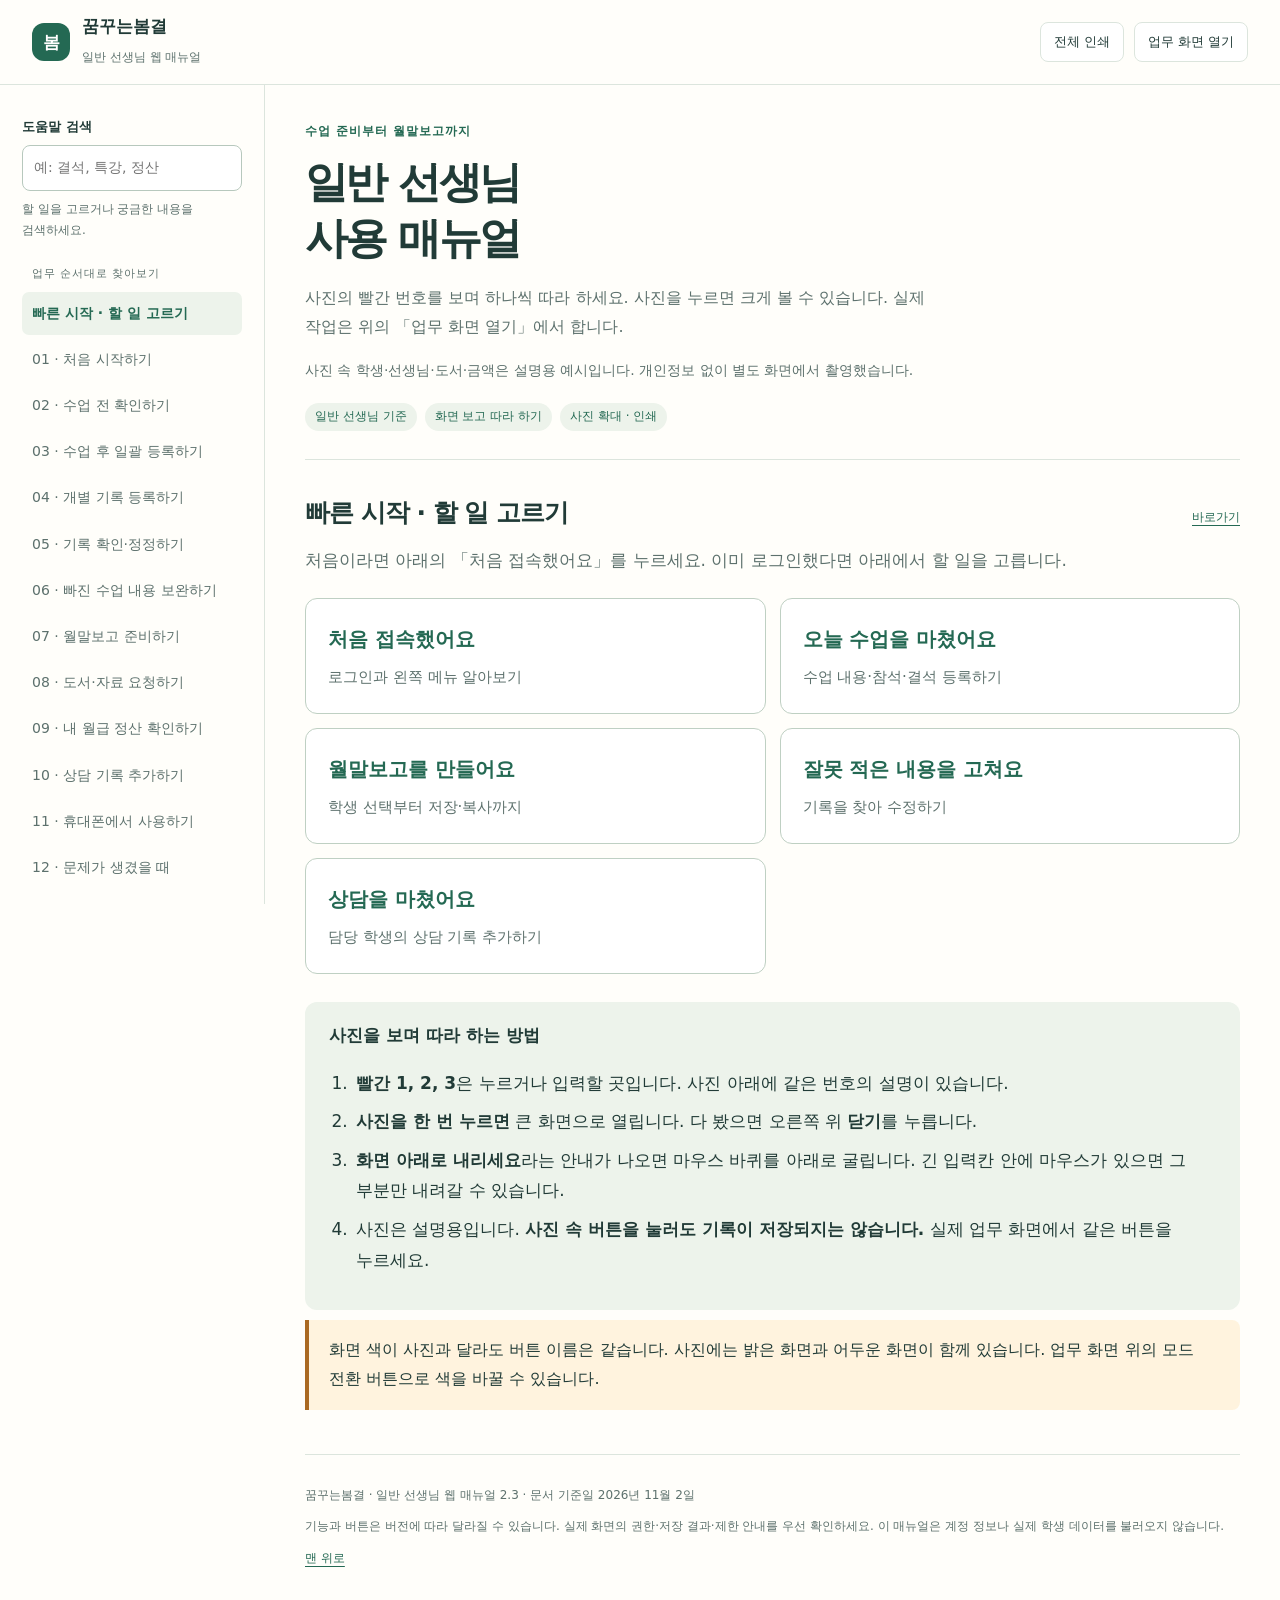
==== commit b17fbd8a: "docs: 매뉴얼 2.3 - 휴대폰 사용 안내와 좁은 화면 목차 서랍 - 매뉴얼에 11 · 휴대폰에서 사용하기 장을 추가(기존 문제 해결은 12장), 01장에 안내 링크 추가 - " ====
--- a/templates/teacher_manual.html
+++ b/templates/teacher_manual.html
@@ -5,17 +5,19 @@
     <meta name="viewport" content="width=device-width, initial-scale=1">
     <meta name="description" content="꿈꾸는봄결 일반 선생님을 위한 웹 매뉴얼. 수업 준비, 학습 기록, 결석, 월말보고와 본인 정산 확인을 안내합니다.">
     <title>일반 선생님 웹 매뉴얼 | 꿈꾸는봄결</title>
-    <link rel="stylesheet" href="/static/css/teacher_manual.css?v=20261102-future-day-limit">
-    <script defer src="/static/js/teacher_manual.js?v=20261102-future-day-limit"></script>
+    <link rel="stylesheet" href="/static/css/teacher_manual.css?v=20261102-mobile-manual4">
+    <script defer src="/static/js/teacher_manual.js?v=20261102-mobile-manual4"></script>
 </head>
 <body>
 <a class="skip-link" href="#manual-main">본문으로 건너뛰기</a>
 <header class="manual-header">
     <a class="brand" href="#manual-home"><span class="brand-symbol" aria-hidden="true">봄</span><span><strong>꿈꾸는봄결</strong><small>일반 선생님 웹 매뉴얼</small></span></a>
-    <div class="header-actions"><button type="button" id="manual-print" class="button js-only">전체 인쇄</button><a class="button" href="/" target="_blank" rel="noopener">업무 화면 열기</a></div>
+    <div class="header-actions"><button type="button" id="manual-toc-toggle" class="button manual-toc-toggle" aria-expanded="false" aria-controls="manual-sidebar">목차·검색</button><button type="button" id="manual-print" class="button js-only">전체 인쇄</button><a class="button" href="/" target="_blank" rel="noopener">업무 화면 열기</a></div>
 </header>
+<div id="manual-toc-backdrop" class="manual-toc-backdrop" hidden></div>
 <div class="manual-layout">
-<aside class="manual-sidebar" aria-label="매뉴얼 검색과 목차">
+<aside id="manual-sidebar" class="manual-sidebar" aria-label="매뉴얼 검색과 목차">
+<div class="toc-drawer-head"><span>목차·검색</span><button type="button" id="manual-toc-close" class="button toc-drawer-close">닫기</button></div>
     <div class="js-only"><label class="search-label" for="manual-search">도움말 검색</label><input class="search-input" id="manual-search" type="search" placeholder="예: 결석, 특강, 정산" autocomplete="off" aria-controls="manual-main"><p id="manual-search-status" class="search-state" role="status" aria-live="polite"></p><button type="button" id="manual-search-clear" class="button" hidden>검색 지우기</button></div>
     <p class="toc-title">업무 순서대로 찾아보기</p>
     <nav class="manual-toc" aria-label="매뉴얼 목차">
@@ -30,9 +32,10 @@
         <a href="#material-request">08 · 도서·자료 요청하기</a>
         <a href="#payroll">09 · 내 월급 정산 확인하기</a>
         <a href="#consultation">10 · 상담 기록 추가하기</a>
-        <a href="#troubleshooting">11 · 문제가 생겼을 때</a>
+        <a href="#mobile-use">11 · 휴대폰에서 사용하기</a>
+        <a href="#troubleshooting">12 · 문제가 생겼을 때</a>
     </nav>
-    <p class="sidebar-note">일반 선생님 기준<br>문서 기준일: 2026년 11월 2일<br>버전 2.2<br><br>바로가기 주소를 복사하면 해당 도움말을 공유할 수 있습니다. 개인정보와 실제 수업 기록은 싣지 않았습니다.</p>
+    <p class="sidebar-note">일반 선생님 기준<br>문서 기준일: 2026년 11월 2일<br>버전 2.3<br><br>바로가기 주소를 복사하면 해당 도움말을 공유할 수 있습니다. 개인정보와 실제 수업 기록은 싣지 않았습니다.</p>
 </aside>
 <main id="manual-main" class="manual-main" tabindex="-1">
     <div id="manual-home" class="hero">
@@ -61,9 +64,10 @@
 
         <h3>로그인하기</h3>
         <ol class="steps"><li>안내받은 bg2026 업무 사이트를 엽니다.</li><li>발급받은 아이디와 비밀번호를 입력하고 <b>로그인</b>을 누릅니다.</li><li>상단에 표시된 사용자와 역할을 확인합니다. 일반 선생님의 역할 표시는 <b>선생님</b>입니다.</li><li>왼쪽 메뉴에서 필요한 업무를 선택합니다. 공용 컴퓨터에서는 업무를 마친 뒤 <b>로그아웃</b>합니다.</li></ol>
+        <p>휴대폰처럼 화면이 좁으면 왼쪽 메뉴가 숨겨지고 위쪽의 줄 세 개 모양 <b>메뉴</b> 버튼으로 엽니다. 자세한 방법은 <a href="#mobile-use">11 · 휴대폰에서 사용하기</a>에 있습니다.</p>
         <p>비밀번호를 잊었거나 계정이 없으면 관리자에게 계정 발급 또는 비밀번호 초기화를 요청하세요. 비밀번호를 메시지나 화면 사진에 포함해 보내지 마세요.</p>
         <h3>화면 읽는 법</h3>
-        <ul><li><strong>왼쪽 메뉴:</strong> 업무 화면을 바꿉니다. 메뉴명과 버튼명은 실제 화면에 적힌 대로 굵게 표시했습니다.</li><li><strong>검색 조건:</strong> 검색어·날짜·필터를 조합해 목록을 좁힙니다. 원하는 결과가 없으면 조건을 먼저 풀어보세요.</li><li><strong>목록과 상세:</strong> 목록에서 이름이나 상세 버튼을 누르면 자세한 정보가 나옵니다. 여러 페이지가 있으면 <b>이전</b>·<b>다음</b>으로 이동합니다.</li><li><strong>저장 안내:</strong> 저장 후 완료 또는 오류 메시지를 확인합니다. 화면에 입력한 것만으로는 저장되지 않습니다.</li></ul>
+        <ul><li><strong>왼쪽 메뉴:</strong> 업무 화면을 바꿉니다. 메뉴명과 버튼명은 실제 화면에 적힌 대로 굵게 표시했습니다.</li><li><strong>검색 조건:</strong> 검색어·날짜·필터를 조합해 목록을 좁힙니다. 원하는 결과가 없으면 조건을 먼저 풀어보세요.</li><li><strong>목록과 상세:</strong> 목록에서 이름이나 상세 버튼을 누르면 자세한 정보가 나옵니다. 여러 페이지가 있으면 <b>이전</b>·<b>다음</b>으로 이동합니다.</li><li><strong>저장 안내:</strong> 저장을 누르면 화면 가운데에 결과 창이 잠깐 나타납니다. 초록색 체크 표시와 함께 내용이 보이면 저장이 끝난 것입니다. 이 창은 잠시 뒤 저절로 닫히며, 창을 누르거나 아무 키나 눌러도 바로 닫힙니다. 빨간색·주황색 표시와 <b>확인</b> 버튼이 있는 창이 나오면 저장이 되지 않은 것이니 내용을 읽고 <b>확인</b>을 누른 뒤 입력을 고치세요. 화면에 입력한 것만으로는 저장되지 않습니다.</li></ul>
         <h3>창 닫기와 목록 순서</h3><p>상세 창은 <b>Esc 키</b>로 맨 위의 창부터 하나씩 닫을 수 있습니다. 저장 중이거나 닫기가 제한된 창은 닫히지 않을 수 있으며, 미저장 확인 안내가 나오면 먼저 내용을 확인하세요. Esc는 저장 버튼이 아닙니다.</p><p>상세 내용을 수정하고 목록으로 돌아오면 기존 행의 상대 순서를 유지합니다. 검색 조건·페이지·열 정렬을 직접 바꾸면 새 기준으로 정렬됩니다. 조건에서 벗어난 항목은 사라지고 새로 조회된 항목은 뒤에 붙을 수 있으며, 서버의 페이지 구성까지 고정하지는 않습니다.</p><h3>직접 할 수 있는 일과 요청할 일</h3>
         <div class="table-wrap"><table><thead><tr><th scope="col">직접 처리하는 일</th><th scope="col">관리 선생님·관리자에게 요청하세요</th></tr></thead><tbody>
             <tr><td>본인 담당 수업·학생 조회, 도서 검색</td><td>새 수업·학생 등록, 학생의 반 배정 변경</td></tr>
@@ -71,7 +75,7 @@
             <tr><td>현재 본인 담당 학생에게 본인 명의 상담 추가</td><td>상담 수정·삭제, 다른 선생님 명의 등록</td></tr>
             <tr><td>학생 특이사항 전용 수정, 빈 수업 내용 보완</td><td>학생 기본정보 전체 수정, 미입력 실제 진행 선생님 지정</td></tr>
             <tr><td>월말보고 작성·저장·복사, 도서·자료 등록 요청</td><td>도서 직접 등록·수정, 요청 승인·반려</td></tr>
-            <tr><td>본인 월급 정산 조회, 본인 추가 청구</td><td>정산 단가 설정, 정산 제외·복원, 정산 마감</td></tr>
+            <tr><td>본인 월급 정산 조회, 본인 추가 청구, 마감 전 본인 진행 기록 삭제</td><td>정산 단가 설정, 정산 제외·복원, 정산 마감</td></tr>
         </tbody></table></div>
         <div class="callout"><strong>조회와 수정은 권한이 다릅니다.</strong>기록에 표시된 수정 가능 여부와 제한 사유를 확인하세요. 권한이 없는 메뉴는 보이지 않습니다.</div>
         <p class="related">다음: <a href="#prepare">수업 전 확인하기</a></p>
@@ -225,8 +229,8 @@
 <article class="visual-step"><header class="visual-step-heading"><span class="visual-step-order">2</span><h3>추가로 청구할 금액이 있을 때만 입력합니다</h3></header><div class="visual-step-body"><figure><button type="button" class="manual-image" data-manual-image aria-label="추가로 청구할 금액이 있을 때만 입력합니다 사진 크게 보기"><img src="/static/images/manual/26-payroll-claim.png" width="1146" height="472" alt="추가로 청구할 금액이 있을 때만 입력합니다: 빨간 번호로 누를 곳을 표시한 예시 화면" loading="lazy" decoding="async"><span class="image-open-label">사진 크게 보기</span></button><noscript><a href="/static/images/manual/26-payroll-claim.png" target="_blank" rel="noopener">원본 사진 열기</a></noscript></figure><ol class="picture-actions"><li><span class="picture-number" aria-hidden="true">1</span><div>아래로 내려 청구일과 <b>항목명</b>을 적습니다.</div></li><li><span class="picture-number" aria-hidden="true">2</span><div>확인한 <b>금액</b>과 사유를 적습니다. 사진 속 금액을 따라 적지 마세요.</div></li><li><span class="picture-number" aria-hidden="true">3</span><div><b>청구 등록</b>을 누르면 정산에 즉시 포함됩니다. 임시 금액을 넣지 마세요.</div></li></ol></div></article></div><details class="reference-details"><summary>글로 된 설명·주의사항 보기</summary><div class="reference-body">
 
 
-        <ol class="steps"><li><b>정산월</b>을 고르고 <b>정산 조회</b>를 누릅니다. 일반 선생님에게는 본인의 내역이 표시됩니다.</li><li>수업별 학생·날짜·차시와 금액을 확인합니다. 수업 구분은 <b>일반</b>, <b>특강</b>, <b>일반·특강</b>으로 표시될 수 있습니다.</li><li>날짜 칸에 마우스를 올려 보존된 수업 종류·단가·기준 안내를 확인합니다.</li><li>표시되는 <b>정산 제외 내역</b>, <b>상담 정산</b>, <b>수업 자료 제작비 정산</b>, <b>추가 청구</b>와 전체 합계를 함께 확인합니다.</li><li>빠진 기록이나 예상과 다른 금액이 있으면 정산월·학생·수업일·기록 번호와 확인할 사항을 정리해 관리 선생님에게 전달합니다.</li></ol>
-        <h3>정산 내용을 읽을 때</h3><ul><li>복수 도서가 같은 차시 기준에 해당하면 수업 수당은 한 번 계산합니다. 도서별 기록 수와 정산 차시는 같지 않을 수 있습니다.</li><li>수업 당시 종류·단가를 보존한 기록은 이후 반 설정이나 단가 변경을 그대로 따라가지 않습니다. <b>도입 시점 기준 보존</b>은 기능 도입 때의 계산 기준을 보존한 것이며 과거 단가를 복원했다는 뜻이 아닙니다.</li><li>단가를 설정하지 않은 내역과 단가가 0원인 내역은 다릅니다. 정산 기준이 없다는 안내가 보이면 임의로 학습 기록을 바꾸지 말고 확인을 요청합니다.</li><li>상담은 기록된 상담일과 담당자를 기준으로 건당 계산하며 소요 시간에 비례하지 않습니다. 상담 정보 보완과 정산 제외·복원은 관리 선생님에게 요청합니다.</li><li>정산에서 제외되어도 원본 학습 기록이나 상담 내용이 삭제된 것은 아닙니다. 일반 선생님은 제외·복원이나 마감을 직접 하지 않습니다.</li></ul>
+        <ol class="steps"><li><b>정산월</b>을 고르고 <b>정산 조회</b>를 누릅니다. 일반 선생님에게는 본인의 내역이 표시됩니다.</li><li>수업별 학생·날짜·차시와 금액을 확인합니다. 수업 구분은 <b>일반</b>, <b>특강</b>, <b>일반·특강</b>으로 표시될 수 있습니다.</li><li>날짜 칸에 마우스를 올려 보존된 수업 종류·단가·기준 안내를 확인합니다.</li><li>표시되는 <b>정산 제외 내역</b>, <b>상담 정산</b>, <b>수업 자료 제작비 정산</b>, <b>추가 청구</b>와 전체 합계를 함께 확인합니다.</li><li>빠진 기록이나 예상과 다른 금액이 있으면 정산월·학생·수업일·기록 번호와 확인할 사항을 정리해 관리 선생님에게 전달합니다.</li><li>잘못 기록한 수업은 학생별 날짜 칸의 <b>기록 삭제</b>로 정리합니다. 일반 선생님은 본인이 진행한 기록을 정산 마감 전까지만 삭제할 수 있습니다.</li></ol>
+        <h3>정산 내용을 읽을 때</h3><ul><li>복수 도서가 같은 차시 기준에 해당하면 수업 수당은 한 번 계산합니다. 도서별 기록 수와 정산 차시는 같지 않을 수 있습니다.</li><li>수업 당시 종류·단가를 보존한 기록은 이후 반 설정이나 단가 변경을 그대로 따라가지 않습니다. <b>도입 시점 기준 보존</b>은 기능 도입 때의 계산 기준을 보존한 것이며 과거 단가를 복원했다는 뜻이 아닙니다.</li><li>단가를 설정하지 않은 내역과 단가가 0원인 내역은 다릅니다. 정산 기준이 없다는 안내가 보이면 임의로 학습 기록을 바꾸지 말고 확인을 요청합니다.</li><li>상담은 기록된 상담일과 담당자를 기준으로 건당 계산하며 소요 시간에 비례하지 않습니다. 상담 정보 보완과 정산 제외·복원은 관리 선생님에게 요청합니다.</li><li>정산에서 제외되어도 원본 학습 기록이나 상담 내용이 삭제된 것은 아닙니다. 반대로 <b>기록 삭제</b>는 원본 학습 기록을 지우므로 정산·월말 보고·수강 차시에서도 빠지고 되돌릴 수 없습니다. 일반 선생님은 본인 진행 기록만, 정산 마감 전까지만 삭제할 수 있으며 제외·복원과 마감은 관리 선생님이 합니다.</li></ul>
         <h3>본인 추가 청구 등록하기</h3><ol class="steps"><li>청구를 반영할 <b>정산월</b>을 확인하고 <b>추가 청구 등록</b> 영역을 엽니다.</li><li><b>청구일</b>·<b>항목명</b>·<b>금액</b>·<b>사유</b>를 작성합니다.</li><li>실제 청구 근거와 금액을 확인한 뒤 <b>청구 등록</b>을 누릅니다.</li><li>추가 청구 목록과 정산 합계에 반영되었는지 확인합니다. 정정이 필요하면 본인의 미마감 청구에 제공되는 수정·삭제 기능을 이용합니다.</li></ol>
         <div class="callout warning"><strong>추가 청구는 등록하면 해당 정산월에 즉시 포함됩니다.</strong>별도 승인 대기 목록이라고 생각하고 임시 금액을 넣지 마세요. 일반 선생님은 본인 청구만 관리할 수 있습니다. 마감된 월에는 등록·수정·삭제가 제한됩니다. 정산이 마감되었다고 급여 이체까지 끝났다는 뜻은 아닙니다.</div>
         <p class="related">관련: <a href="#material-request">도서·자료 요청</a><a href="#correct-record">학습 기록 정정 제한</a></p>
@@ -246,8 +250,39 @@
 <p class="visual-warning">입력란이 없으면 현재 담당 학생인지 관리 선생님에게 확인을 요청하세요. 일반 선생님은 상담을 추가할 수 있지만, 저장한 상담의 수정·삭제는 관리 선생님에게 요청합니다.</p>
 <details class="reference-details"><summary>글로 된 설명·주의사항 보기</summary><div class="reference-body"><h3>등록 제한과 정산 확인</h3><ul><li>저장할 때도 현재 담당 수업 배정과 본인 명의를 다시 확인합니다. 입력 중 담당 관계가 바뀌었다면 저장이 거부될 수 있습니다.</li><li>상담일이 속한 본인 정산월이 마감되었다면 추가할 수 없습니다. 다른 날짜로 바꾸어 우회하지 말고 확인을 요청하세요.</li><li>상담은 건당 단가로 계산합니다. 소요 시간은 기록용이며 시간에 비례해 금액을 늘리지 않습니다. <b>단가 미설정</b>은 저장 실패나 0원 확정이 아니므로 관리 선생님에게 단가 확인을 요청합니다.</li><li>저장 오류가 나면 입력을 보관하고 안내를 확인합니다. 응답이 불확실할 때는 같은 상담을 반복 등록하지 말고 목록을 먼저 확인하세요.</li></ul><p class="related">관련: <a href="#prepare">학생 찾기</a><a href="#payroll">내 상담 정산 확인하기</a></p></div></details><p class="chapter-return"><a href="#quick-start">다른 업무 고르기</a></p></section>
 
+    <section id="mobile-use" class="manual-chapter" aria-labelledby="title-mobile-use">
+        <div class="chapter-heading"><h2 id="title-mobile-use">11 · 휴대폰에서 사용하기</h2><a class="permalink" href="#mobile-use" aria-label="휴대폰 사용 바로가기">바로가기</a></div>
+<p class="chapter-purpose">휴대폰이나 작은 태블릿에서도 같은 계정으로 같은 기록을 남길 수 있습니다. 화면 폭에 맞춰 메뉴와 표가 저절로 바뀌고, 저장되는 내용은 컴퓨터와 같습니다.</p>
+<p class="menu-path"><strong>접속</strong> 컴퓨터와 같은 주소로 접속해 로그인합니다. 따로 설치하는 앱은 없습니다.</p>
+<div class="callout"><strong>먼저 알아 둘 세 가지</strong>왼쪽 메뉴는 숨겨지고 위쪽의 줄 세 개 모양 <b>메뉴</b> 버튼으로 엽니다. 넓은 표는 손가락으로 옆으로 밀어 봅니다. 상세·수정 창은 화면을 가득 채우고, 닫기는 오른쪽 위 <b>×</b>입니다.</div>
+<h3>메뉴 열고 화면 옮기기</h3>
+<ol class="steps">
+    <li>왼쪽 위의 줄 세 개 모양 버튼을 누르면 메뉴가 옆에서 나옵니다.</li>
+    <li>필요한 업무를 누르면 화면이 바뀌고 메뉴는 저절로 닫힙니다.</li>
+    <li>메뉴만 닫으려면 메뉴 바깥의 어두운 곳을 누릅니다.</li>
+    <li>오른쪽 위에 로그인한 이름과 <b>로그아웃</b>이 있습니다. 함께 쓰는 기기라면 다 쓴 뒤 로그아웃합니다.</li>
+</ol>
+<h3>표에서 필요한 열 찾기</h3>
+<p>학습 기록·학생·도서 목록은 열이 많아 한 화면에 다 들어가지 않습니다. 표 안에서 손가락을 <b>옆으로 밀면</b> 오른쪽 열이 나타납니다. 오른쪽 가장자리에 흐린 안내가 보이면 아직 볼 열이 더 있다는 뜻이고, 끝까지 밀면 사라집니다. 이때 페이지 전체가 아니라 <b>표 안에서</b> 밀어야 합니다.</p>
+<div class="callout warning"><strong>정렬과 선택은 그대로입니다.</strong>열 제목을 누르면 정렬이 바뀌고, 다음 페이지로 넘기면 선택한 기록은 풀립니다. 값을 고칠 때는 행의 <b>상세</b>를 눌러 창에서 수정합니다.</div>
+<h3>입력하고 저장하기</h3>
+<ol class="steps">
+    <li>입력 항목은 한 줄에 하나씩 쌓입니다. 위에서 아래로 차례로 채웁니다.</li>
+    <li>칸을 누르면 휴대폰 키보드가 올라옵니다. 키보드에 저장 버튼이 가려질 수 있으니 다 적은 뒤 키보드를 내리고 아래로 내려 저장합니다.</li>
+    <li><b>저장</b>을 누르면 화면 가운데 확인 창이 1~2초 떴다가 사라집니다. 이 창이 보이면 저장된 것입니다.</li>
+    <li>저장하기 전에 다른 화면으로 옮기거나 창을 닫으면 적은 내용은 사라집니다. 저장을 먼저 마칩니다.</li>
+</ol>
+<h3>상세·수정 창과 사진</h3>
+<p>상세 창은 화면을 가득 채웁니다. 제목 아래에 <b>수정</b>·<b>삭제</b> 같은 버튼이 있고 오른쪽 위 <b>×</b>로 닫습니다. 창 안의 내용이 길면 창 안에서만 위아래로 내려갑니다. 사진은 두 손가락으로 벌려 확대하고, 두 번 두드리면 원래 크기로 돌아옵니다.</p>
+<div class="callout warning"><strong>같은 기록을 두 기기에서 동시에 고치지 마세요.</strong>컴퓨터와 휴대폰에서 같은 기록을 함께 열어 두면 먼저 연 화면의 내용이 저장되지 않을 수 있습니다. 한쪽에서 저장을 마친 뒤 다른 쪽에서 다시 조회하세요.</div>
+<details><summary>휴대폰에서 글자가 잘리거나 버튼이 안 보여요.</summary><p>두 손가락으로 확대한 상태라면 두 번 두드려 원래 크기로 돌립니다. 표가 안 넘어가면 표 안에서 옆으로 밀고 페이지 전체를 밀지 않습니다. 상세 창의 저장 버튼이 안 보이면 창 안을 아래로 내립니다. 그래도 좁으면 휴대폰을 가로로 돌려 봅니다.</p></details>
+<details><summary>휴대폰에서 저장했는데 컴퓨터에 안 보여요.</summary><p>같은 계정으로 로그인했는지 먼저 확인합니다. 목록에서 <b>검색</b>이나 <b>필터 초기화</b>를 눌러 다시 조회합니다. 다른 계정으로 저장했거나 다른 수업에 기록했다면 본인 화면에 보이지 않을 수 있으니, 기록 번호와 학생·날짜를 관리 선생님에게 전달해 확인합니다.</p></details>
+<details><summary>메뉴 버튼이 안 보여요.</summary><p>화면이 넓으면(태블릿 가로 등) 왼쪽 메뉴가 그대로 보이므로 메뉴 버튼이 나오지 않습니다. 이때는 왼쪽 메뉴를 바로 누르면 됩니다. 화면을 확대한 상태에서는 버튼이 화면 밖으로 밀릴 수 있으니 확대를 먼저 되돌립니다.</p></details>
+<p class="related">다음: <a href="#getting-started">처음 시작하기</a><a href="#batch-record">수업 후 일괄 등록</a><a href="#troubleshooting">문제가 생겼을 때</a></p>
+    <p class="chapter-return"><a href="#quick-start">다른 업무 고르기</a></p></section>
+
     <section id="troubleshooting" class="manual-chapter" aria-labelledby="title-troubleshooting">
-        <div class="chapter-heading"><h2 id="title-troubleshooting">11 · 문제가 생겼을 때</h2><a class="permalink" href="#troubleshooting" aria-label="문제 해결 바로가기">바로가기</a></div>
+        <div class="chapter-heading"><h2 id="title-troubleshooting">12 · 문제가 생겼을 때</h2><a class="permalink" href="#troubleshooting" aria-label="문제 해결 바로가기">바로가기</a></div>
 <p class="chapter-purpose">오류 문구를 읽고 아래에서 해당하는 상황을 찾아보세요. 해결되지 않으면 이 장 끝의 양식으로 관리 선생님에게 문의하세요.</p>
 
 <div class="visual-walkthrough"><article class="visual-step"><header class="visual-step-heading"><span class="visual-step-order">1</span><h3>삭제창을 잘못 열었다면 취소합니다</h3></header><div class="visual-step-body"><figure><button type="button" class="manual-image" data-manual-image aria-label="삭제창을 잘못 열었다면 취소합니다 사진 크게 보기"><img src="/static/images/manual/31-delete-warning.png" width="796" height="443" alt="삭제창을 잘못 열었다면 취소합니다: 빨간 번호로 누를 곳을 표시한 예시 화면" loading="lazy" decoding="async"><span class="image-open-label">사진 크게 보기</span></button><noscript><a href="/static/images/manual/31-delete-warning.png" target="_blank" rel="noopener">원본 사진 열기</a></noscript></figure><ol class="picture-actions"><li><span class="picture-number" aria-hidden="true">1</span><div>이 칸은 정말 삭제할 때만 확인 문구를 적는 곳입니다. 단순히 내용을 고치려던 것이라면 입력하지 마세요.</div></li><li><span class="picture-number" aria-hidden="true">2</span><div><b>취소</b>를 눌러 돌아갑니다. 기록을 삭제하면 화면에서 복구할 수 없습니다.</div></li></ol></div></article></div>
@@ -267,7 +302,7 @@
         <div class="example">사용한 메뉴:<br>학생·수업:<br>학습일 또는 정산월:<br>기록 번호 또는 요청 번호:<br>하려던 작업:<br>화면에 표시된 오류·제한 문구:<br>원하는 정정 내용:<br>이미 확인한 사항:</div>
         <p>화면 사진을 보낼 때에는 관계없는 학생 정보와 연락처를 가리고, 비밀번호는 절대 포함하지 마세요. 삭제·학생 이동·과거 수업 연결처럼 영향이 큰 변경은 어느 기록을 어떻게 바꿔야 하는지 정확히 알려주세요.</p>
     <p class="chapter-return"><a href="#quick-start">다른 업무 고르기</a></p></section>
-    <footer class="manual-footer"><p>꿈꾸는봄결 · 일반 선생님 웹 매뉴얼 2.2 · 문서 기준일 2026년 11월 2일</p><p>기능과 버튼은 버전에 따라 달라질 수 있습니다. 실제 화면의 권한·저장 결과·제한 안내를 우선 확인하세요. 이 매뉴얼은 계정 정보나 실제 학생 데이터를 불러오지 않습니다.</p><a href="#manual-home">맨 위로</a></footer>
+    <footer class="manual-footer"><p>꿈꾸는봄결 · 일반 선생님 웹 매뉴얼 2.3 · 문서 기준일 2026년 11월 2일</p><p>기능과 버튼은 버전에 따라 달라질 수 있습니다. 실제 화면의 권한·저장 결과·제한 안내를 우선 확인하세요. 이 매뉴얼은 계정 정보나 실제 학생 데이터를 불러오지 않습니다.</p><a href="#manual-home">맨 위로</a></footer>
 </main>
 </div>
 <dialog id="manual-image-dialog" aria-labelledby="manual-image-title"><div class="image-dialog-toolbar"><h2 id="manual-image-title">화면 크게 보기</h2><div><button id="manual-image-fit" type="button" class="button">전체 보기</button><button id="manual-image-original" type="button" class="button">원본 크기</button><button id="manual-image-close" type="button" class="button">닫기</button></div></div><p class="image-dialog-help">작은 글씨는 「원본 크기」로 보세요. 사진이 크면 아래·옆으로 움직여 볼 수 있습니다.</p><div class="image-dialog-canvas"><img id="manual-image-expanded" alt=""></div></dialog>
--- a/static/css/teacher_manual.css
+++ b/static/css/teacher_manual.css
@@ -123,3 +123,59 @@
 @media print { .manual-main { padding:0; } .manual-chapter[hidden] { display:block!important; } .visual-step { break-inside:avoid; margin-bottom:12px; } .visual-step-portrait .visual-step-body { display:block; } .manual-image img { max-height:17cm; width:auto; margin:auto; object-fit:contain; } .picture-actions li { font-size:11pt; } .image-open-label,.chapter-return,#manual-image-dialog,.start-task-grid,.screen-example-notice { display:none!important; } .visual-step-heading h3 { font-size:14pt; } .visual-step-body { padding:10px; } }
 
 button.manual-image { padding:0; font:inherit; color:inherit; text-align:inherit; }
+
+/* ---------- 휴대폰·작은 태블릿: 목차 서랍과 읽기 편한 배치 ---------- */
+.manual-toc-toggle { display:none; }
+.manual-toc-backdrop { display:none; }
+.toc-drawer-head { display:none; }
+
+@media(max-width:760px) {
+    html { scroll-padding-top:74px; }
+    .manual-header { padding:10px 12px; gap:8px; flex-wrap:wrap; }
+    .header-actions { gap:6px; margin-left:auto; flex-wrap:wrap; justify-content:flex-end; }
+    .header-actions .button { display:inline-flex; align-items:center; min-height:40px; padding:8px 11px; font-size:13px; }
+
+    /* 스크립트가 있을 때만 숨겨진 서랍으로 바꿔, 스크립트가 없으면 예전처럼 목차를 그대로 보여 준다. */
+    html.js-ready .manual-toc-toggle { display:inline-flex; }
+    html.js-ready .manual-sidebar { position:fixed; top:0; left:0; bottom:0; z-index:30; width:min(86vw,340px); height:100dvh; overflow-y:auto; padding:18px 16px calc(24px + env(safe-area-inset-bottom)); background:var(--paper); border-right:1px solid var(--line); border-bottom:0; box-shadow:0 22px 44px rgba(15,30,25,.32); transform:translateX(-100%); transition:transform .22s ease; }
+    html.js-ready body.manual-toc-open .manual-sidebar { transform:none; }
+    html.js-ready .manual-toc-backdrop { position:fixed; inset:0; z-index:25; background:rgba(15,30,25,.55); }
+    body.manual-toc-open { overflow:hidden; }
+    html.js-ready .toc-drawer-head { display:flex; align-items:center; justify-content:space-between; gap:10px; margin:0 0 14px; padding-bottom:12px; border-bottom:1px solid var(--line); font-weight:700; font-size:15px; }
+    .toc-drawer-close { min-height:38px; }
+
+    .manual-layout { display:block; }
+    .manual-toc { grid-template-columns:1fr; gap:2px; }
+    .manual-toc a { padding:12px 10px; font-size:15px; }
+    .sidebar-note { display:block; }
+
+    .manual-main { padding:18px 16px 56px; }
+    .manual-chapter { padding:26px 0; scroll-margin-top:62px; }
+    h1 { font-size:27px; }
+    h2 { font-size:20px; }
+    h3 { font-size:17px; }
+    .chapter-heading { flex-wrap:wrap; gap:2px; }
+    .permalink { font-size:12px; }
+    .search-input { font-size:16px; }
+    .quick-card { padding:14px; }
+    .table-wrap { -webkit-overflow-scrolling:touch; }
+    th,td { padding:9px 10px; }
+    details { padding:12px 14px; }
+    summary { min-height:30px; }
+    .manual-footer { font-size:12px; }
+}
+
+@media(max-width:600px) {
+    #manual-image-dialog { width:100vw; max-width:100vw; height:100dvh; max-height:100dvh; border:0; border-radius:0; }
+    .image-dialog-canvas { height:calc(100% - 152px); }
+    .image-dialog-toolbar .button { min-height:38px; padding:6px 10px; font-size:13px; }
+    .image-dialog-toolbar > div { flex-wrap:wrap; gap:6px; }
+    /* 휴대폰에서는 브라우저 인쇄 메뉴로 대신하고, 상단 버튼은 숨겨 자리를 비운다. */
+    #manual-print { display:none !important; }
+    .visual-step-body { padding:12px 10px; }
+    .visual-step-heading { align-items:flex-start; }
+    .picture-actions li { font-size:16px; }
+    .start-task-grid a { padding:16px; }
+    .callout,.example,.first-use-guide,.visual-warning { font-size:15px; }
+    .manual-footer { padding-top:16px; }
+}
